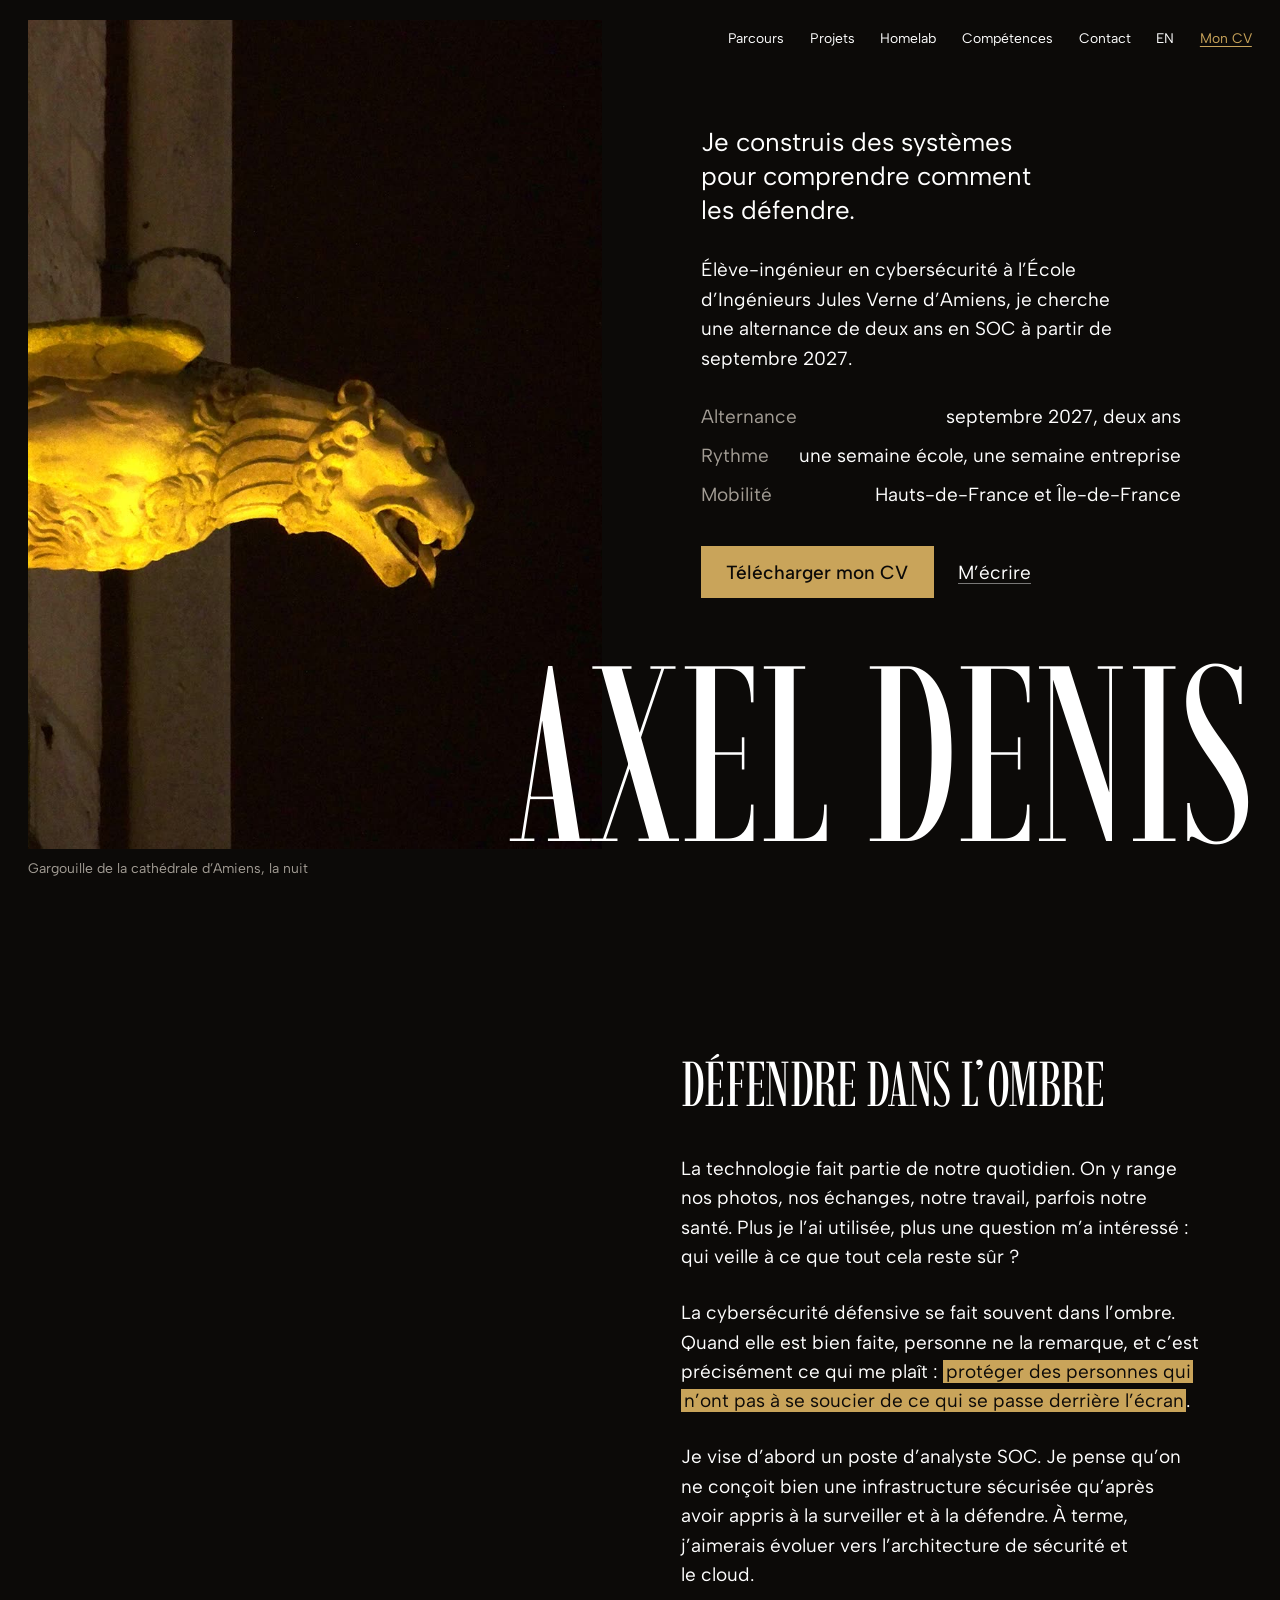
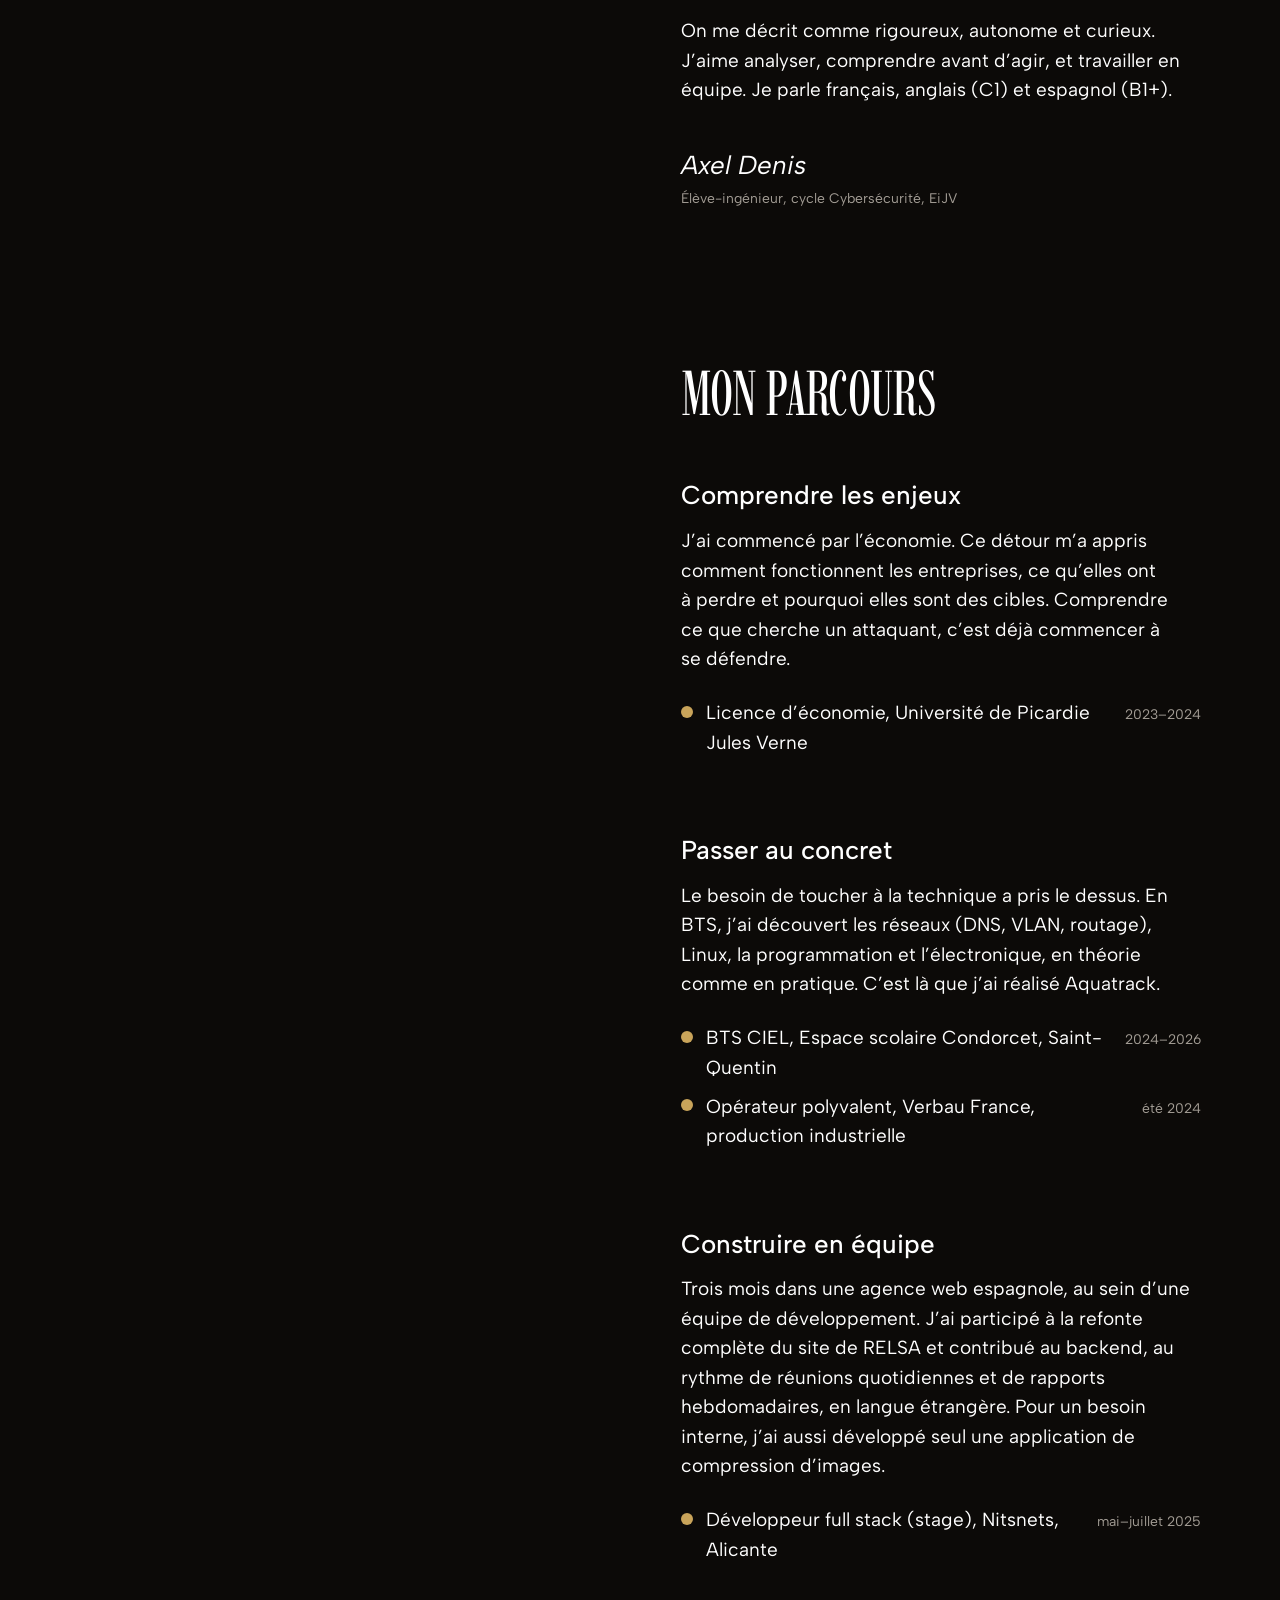
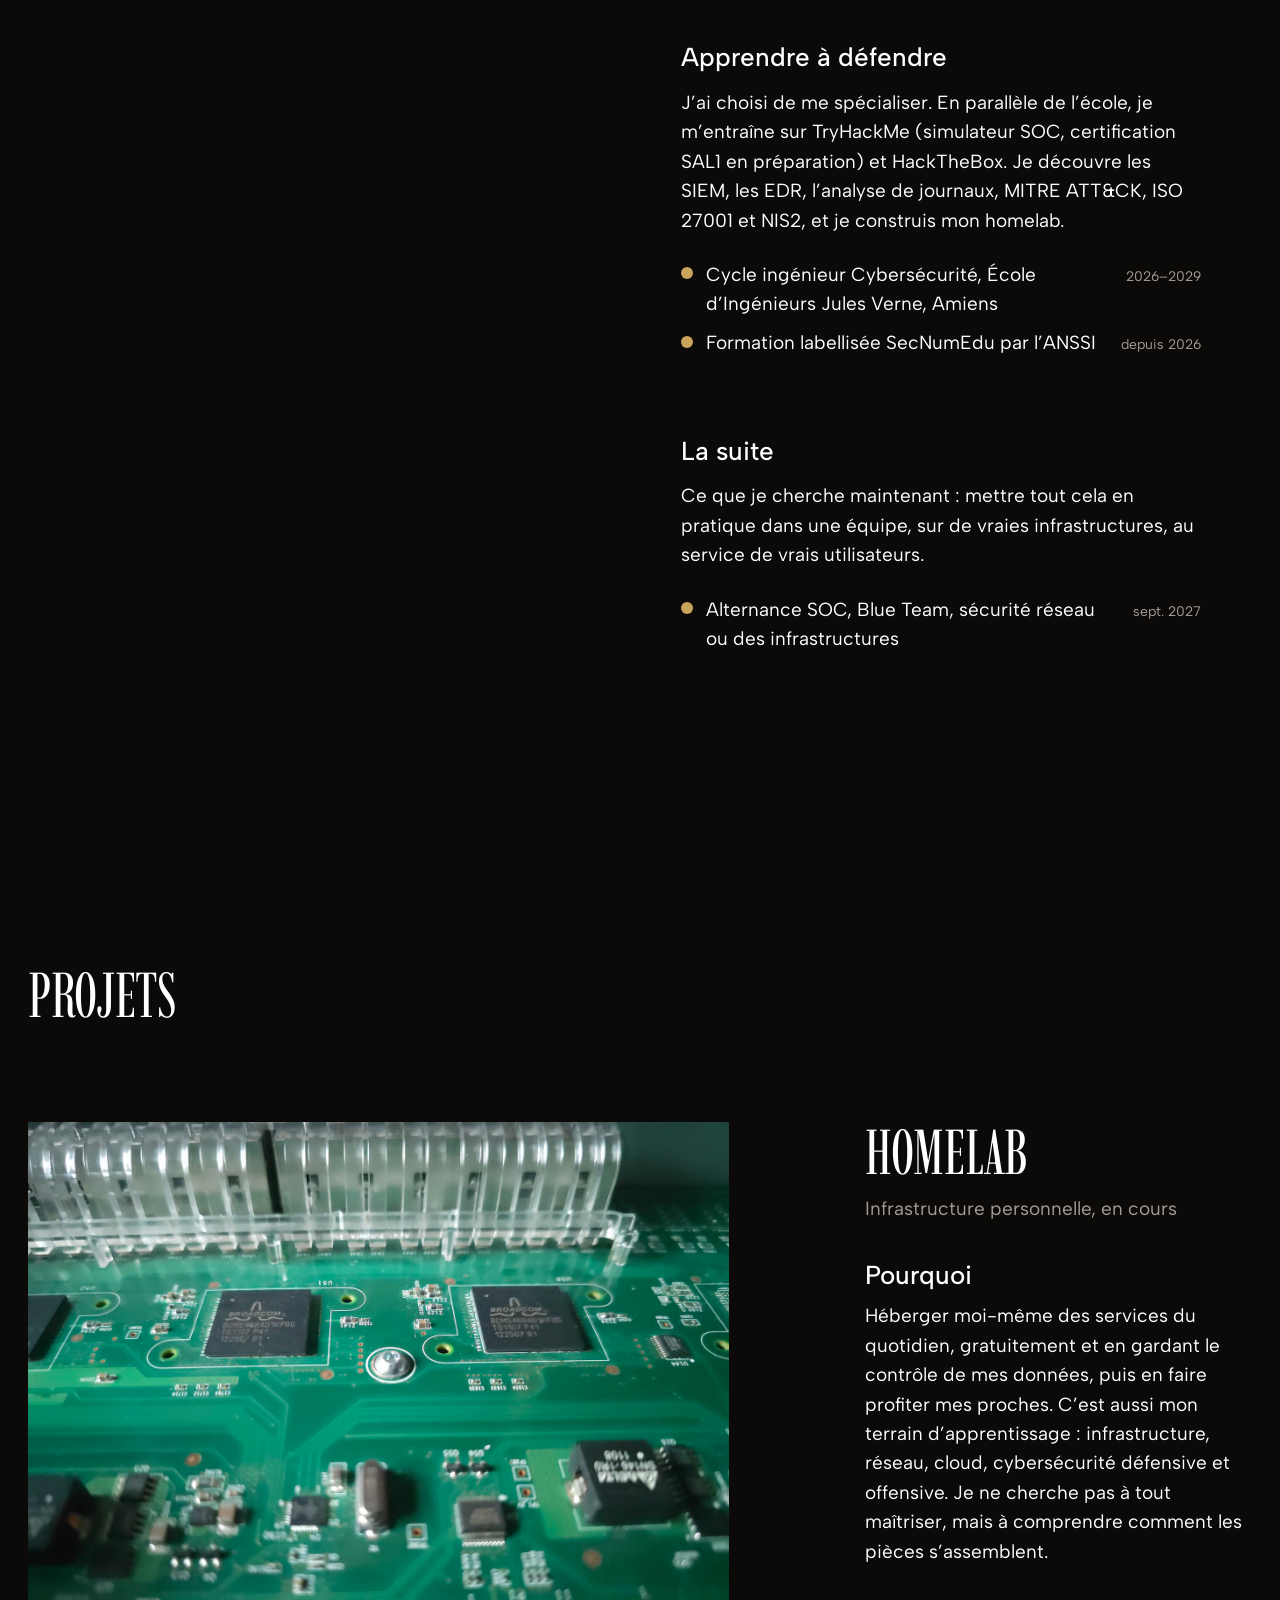
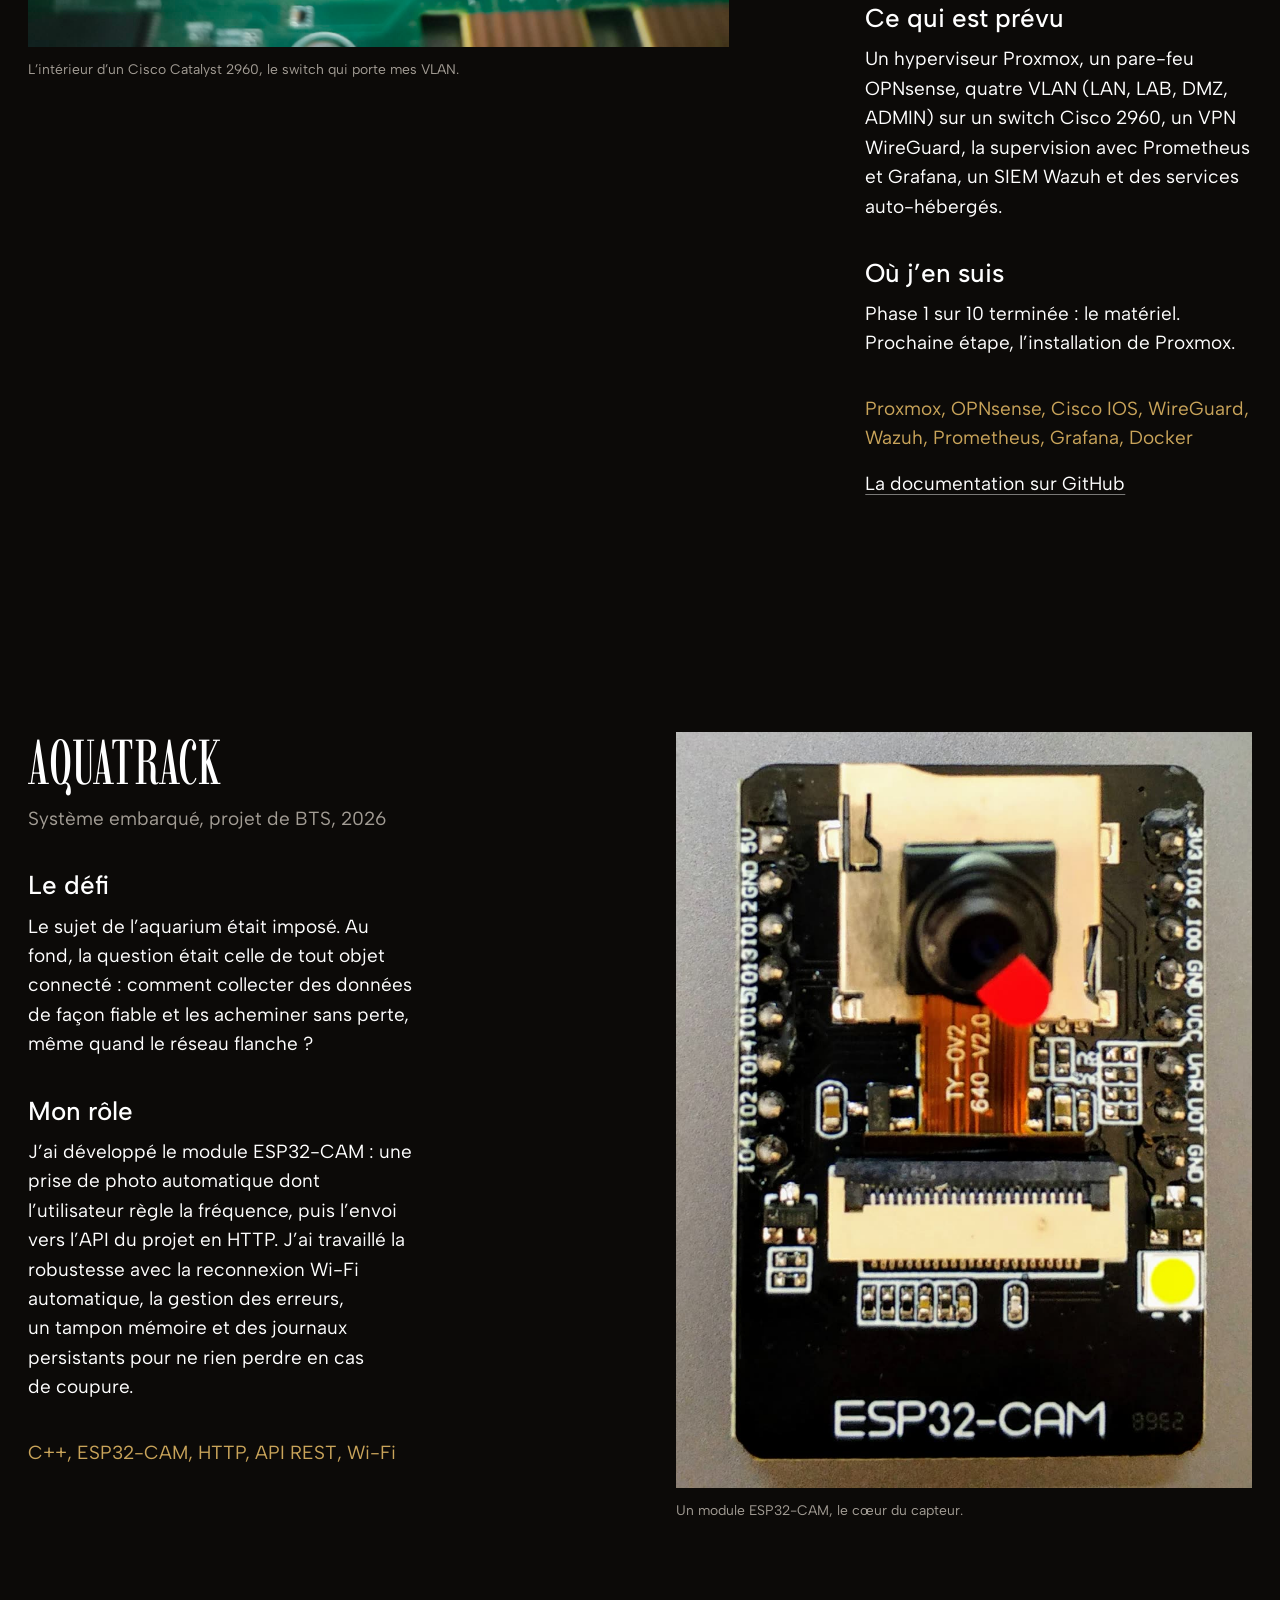
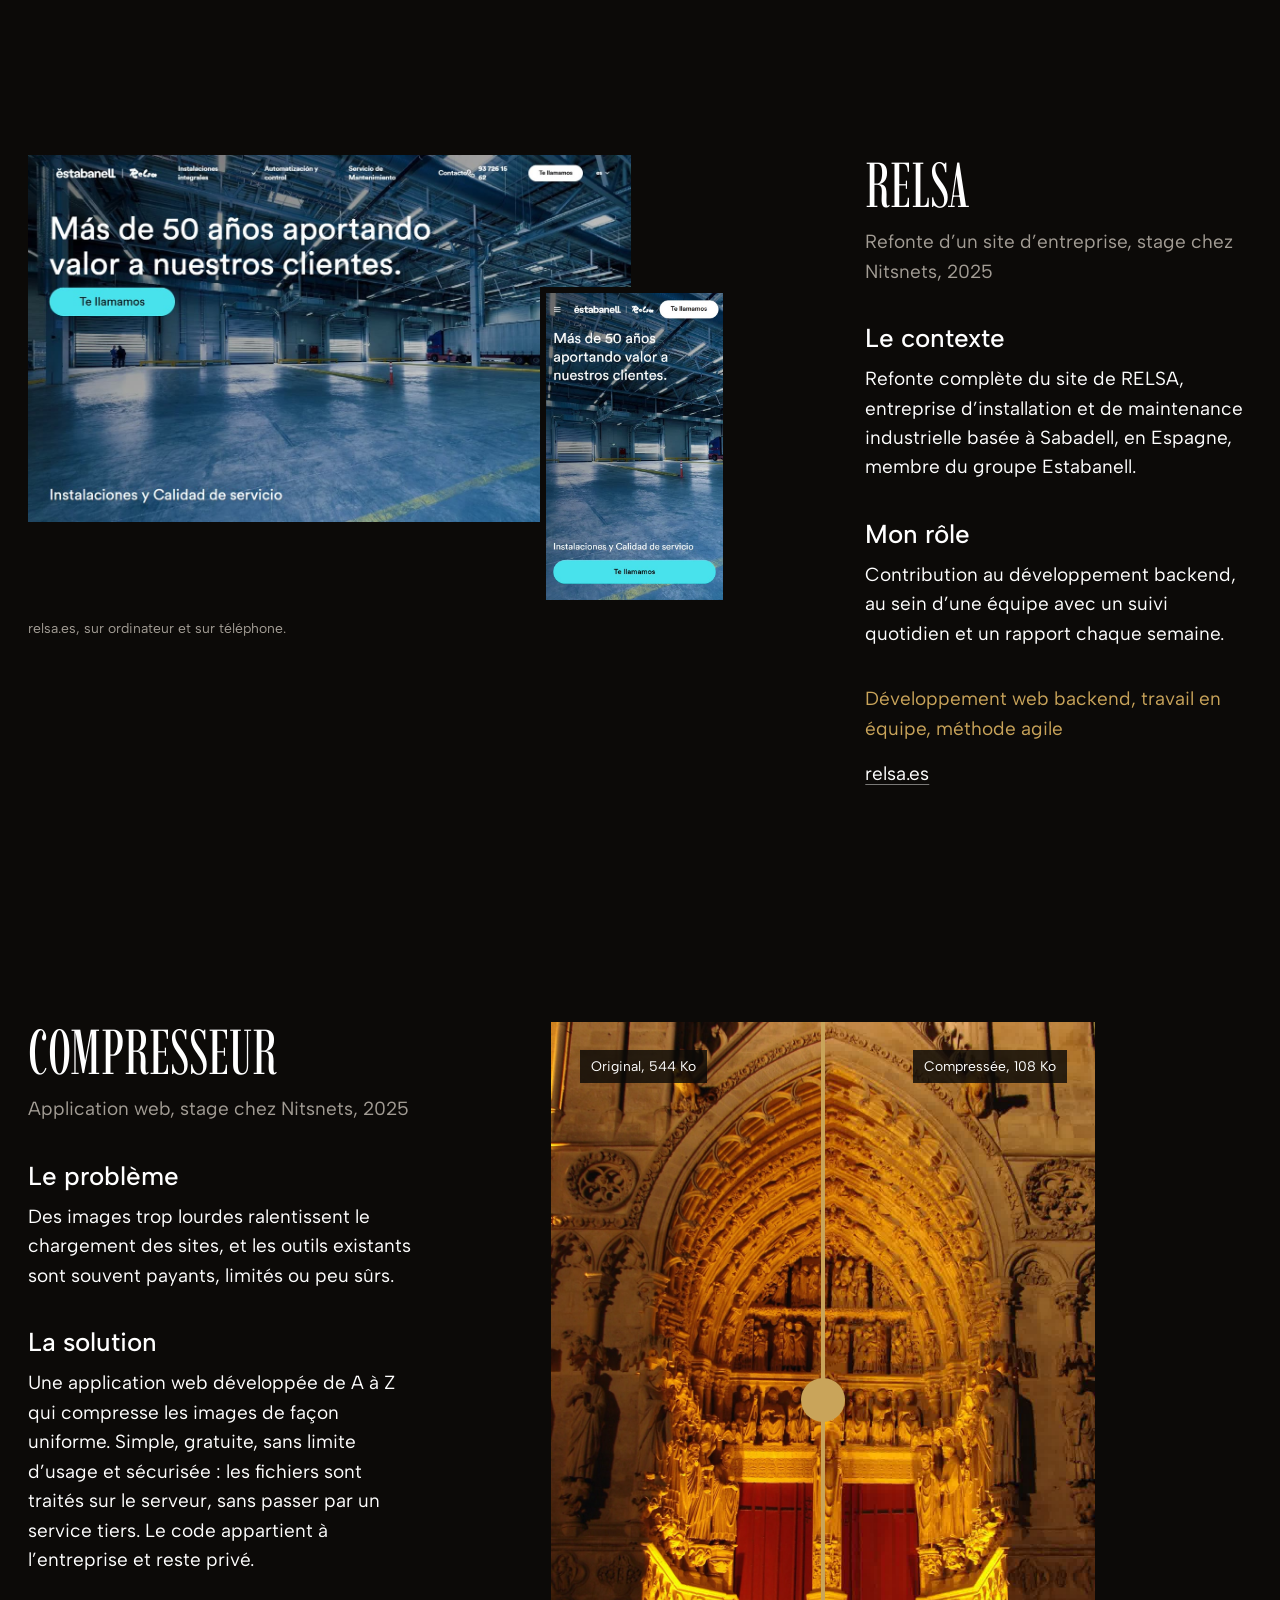
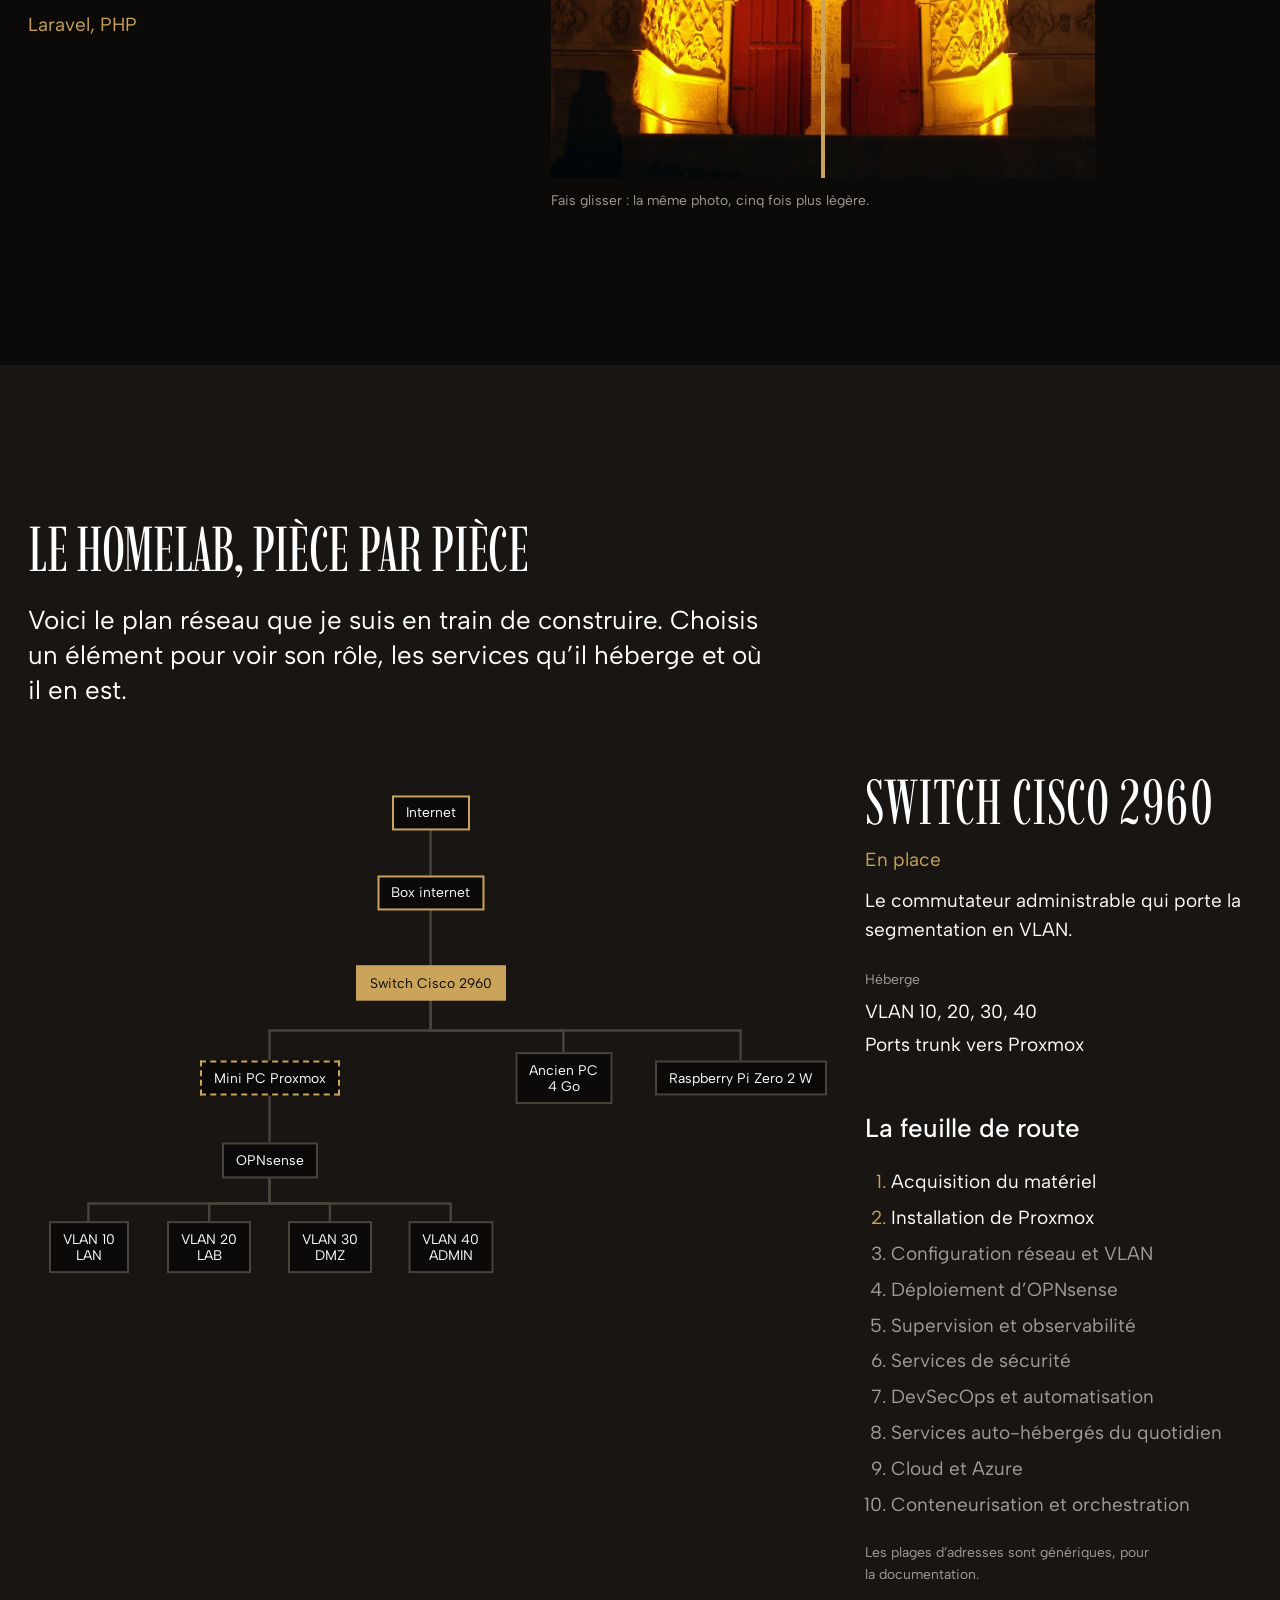
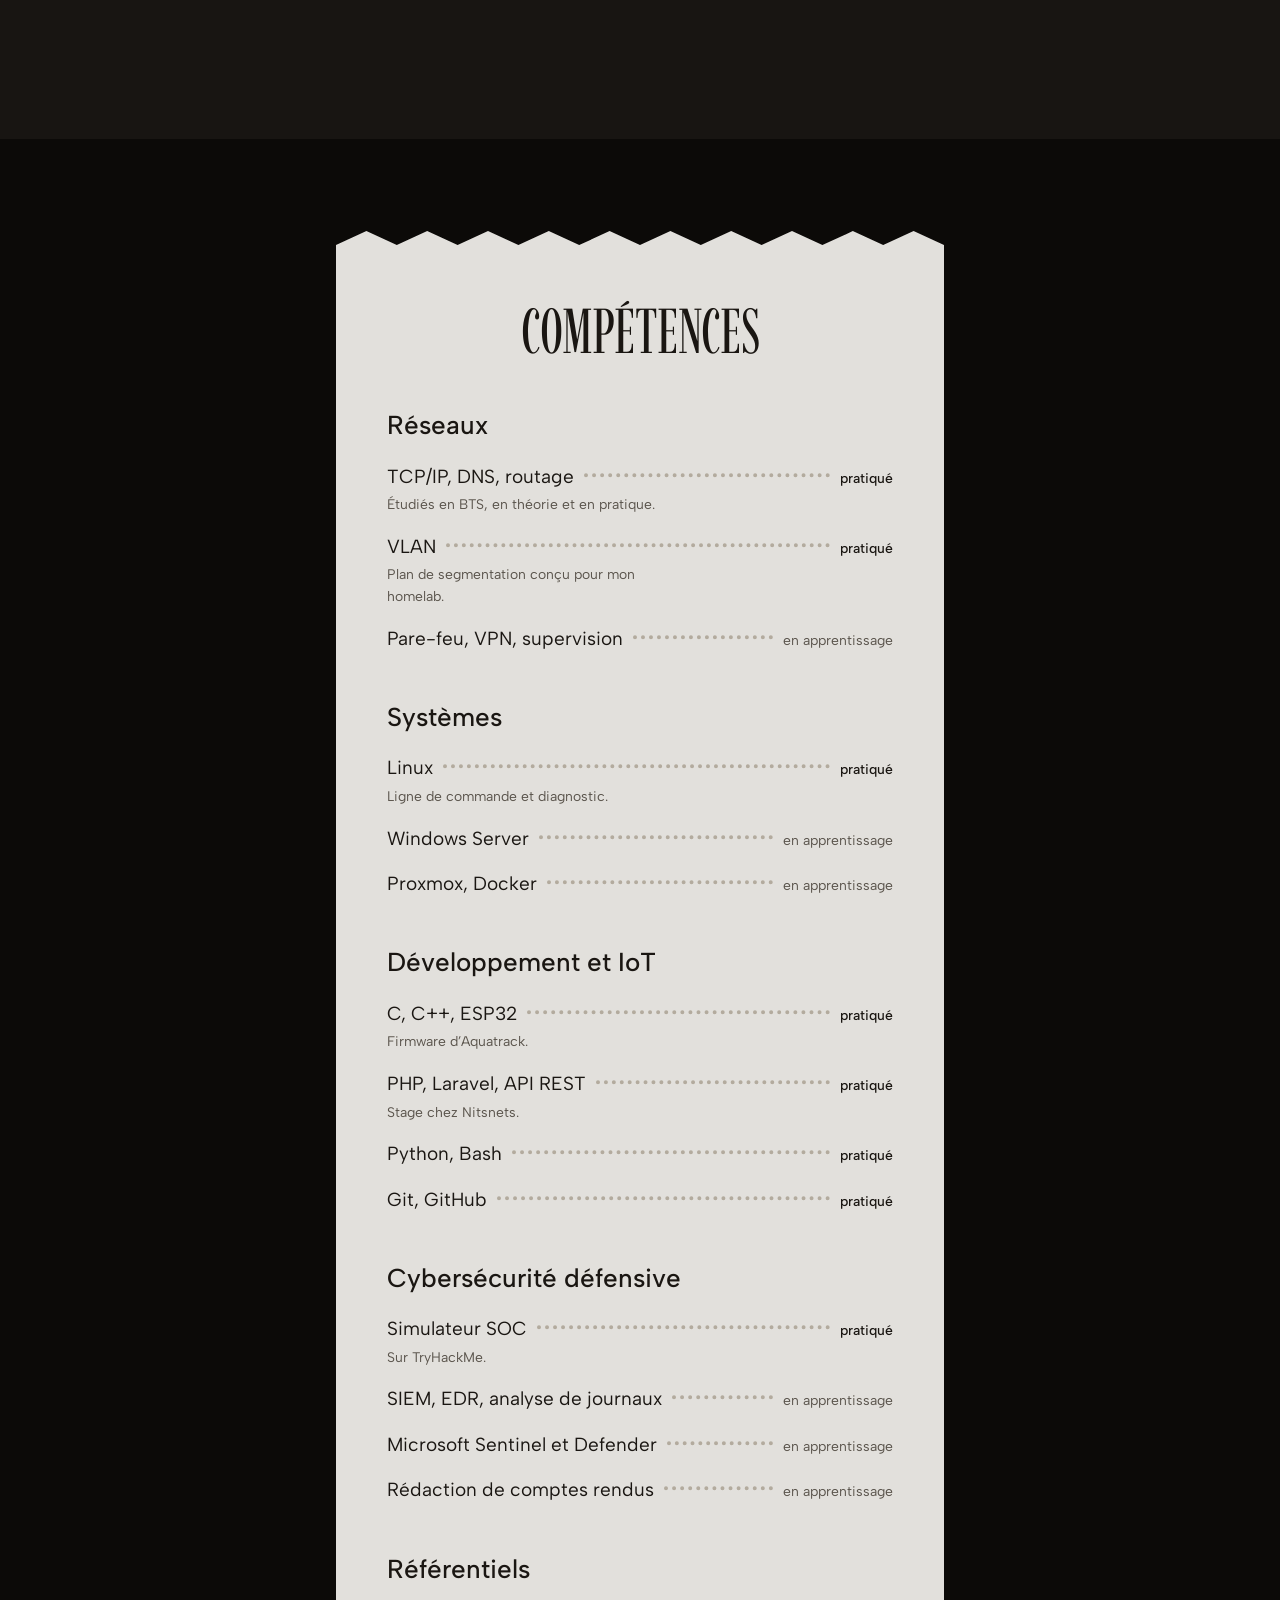
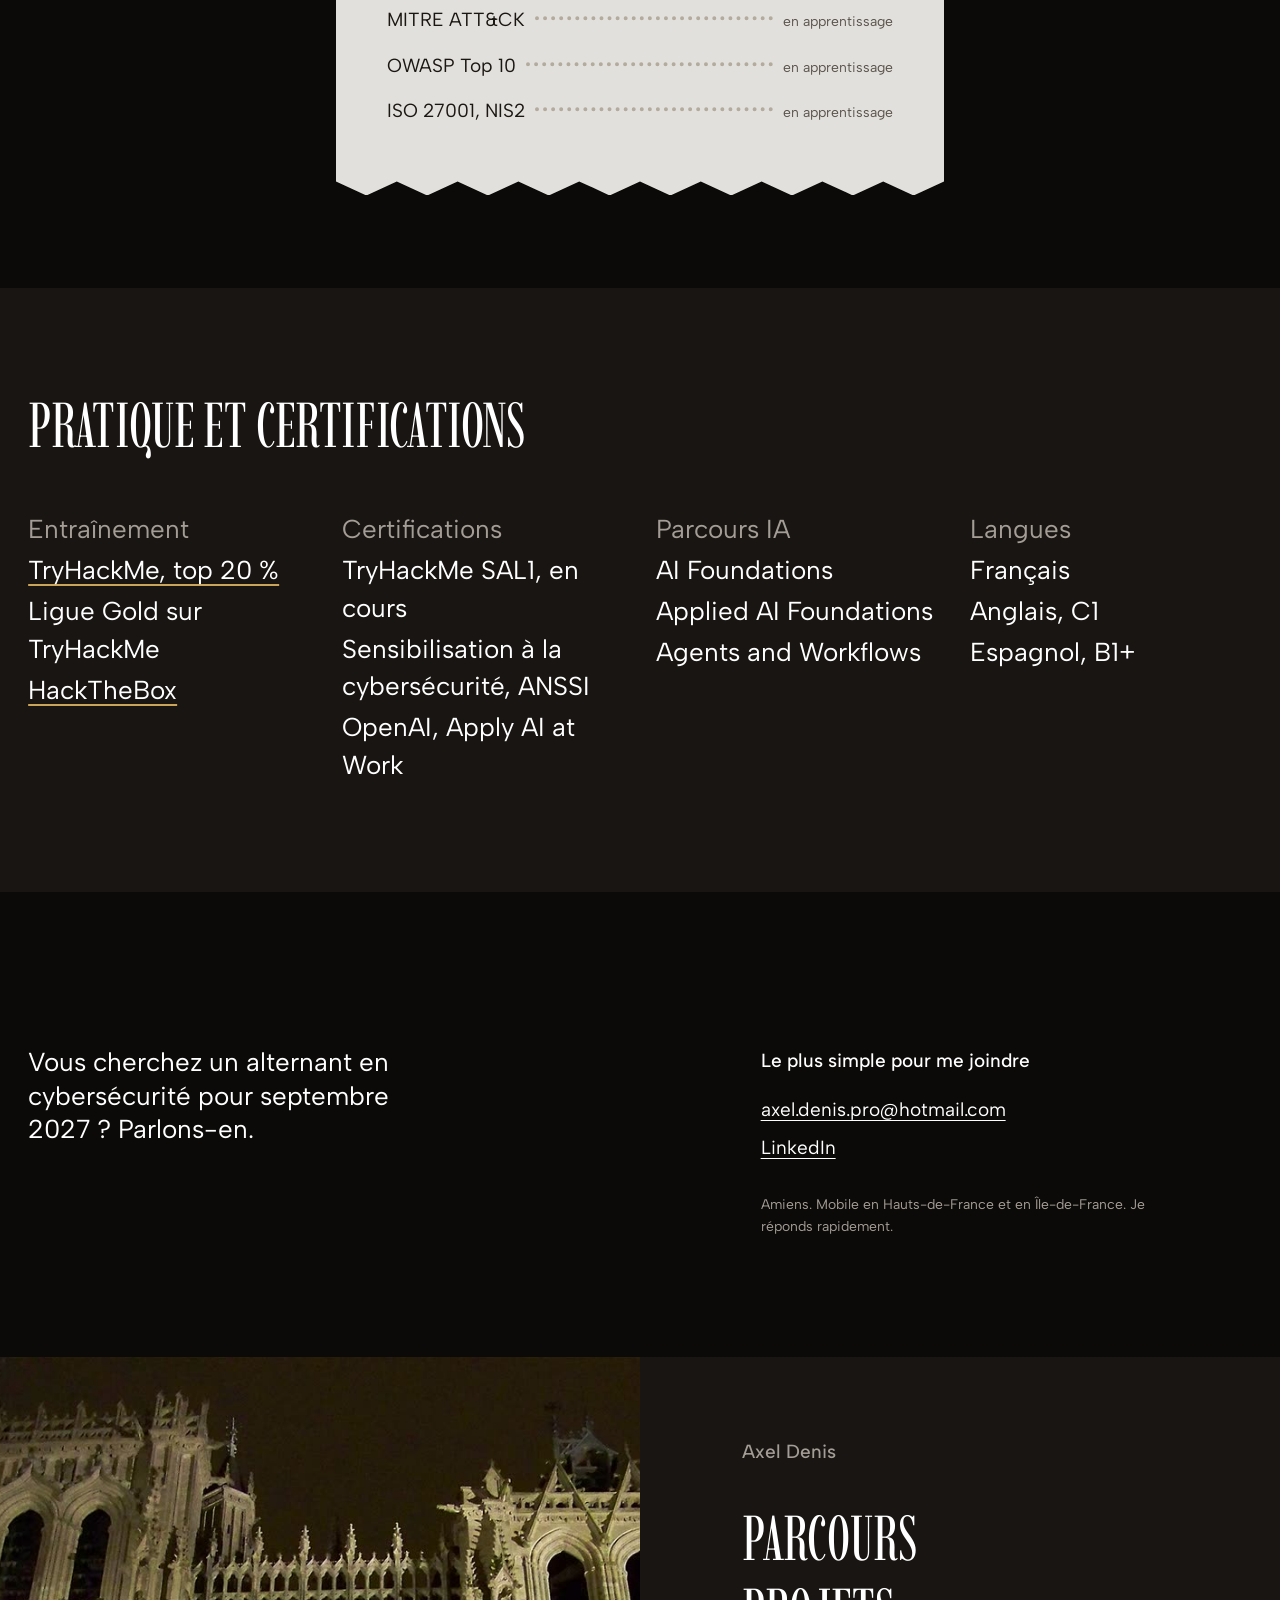
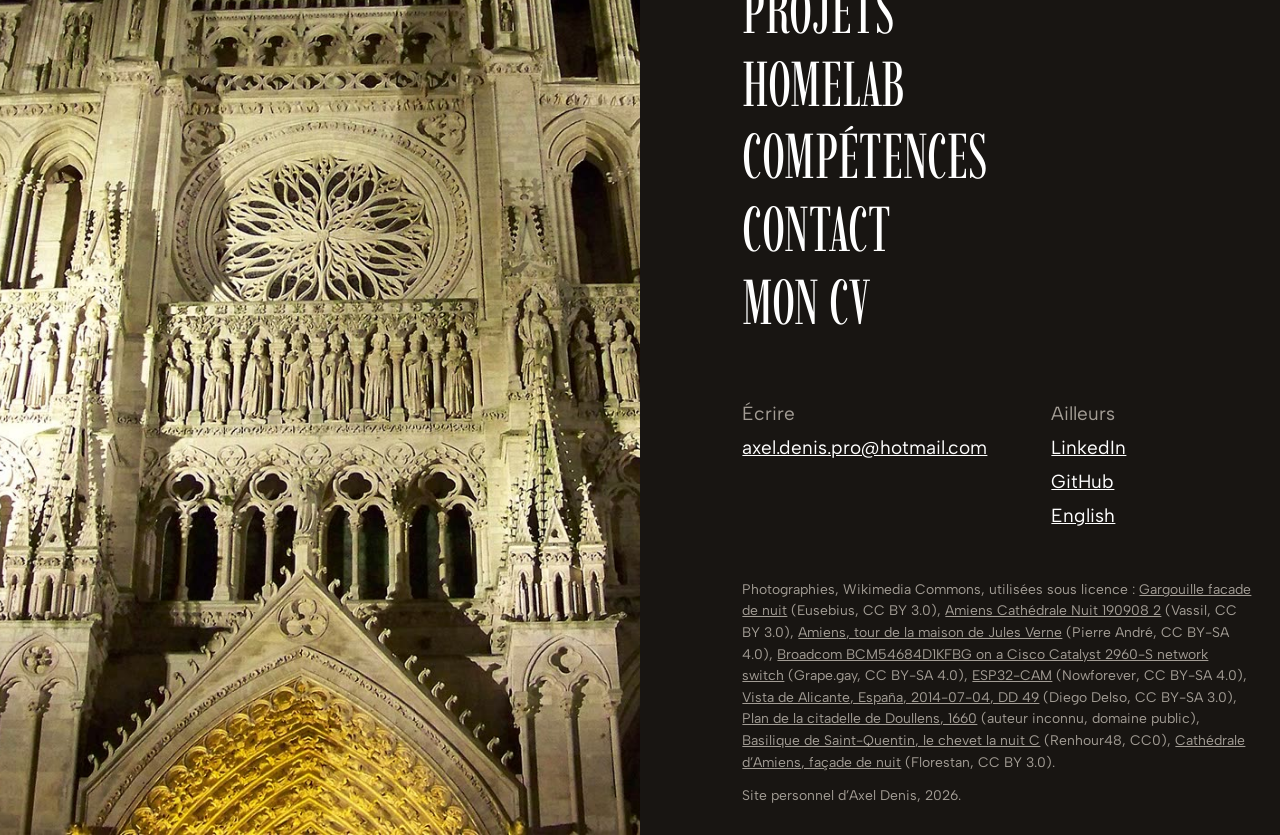
==== index.html @ da178816 "Parcours : Saint-Quentin pour Condorcet, plan de la citadelle de Doullens « Passer au concret » mont" ====
<!doctype html>
<html lang="fr">
<head>
<meta charset="utf-8">
<meta name="viewport" content="width=device-width, initial-scale=1">
<title>Axel Denis, élève-ingénieur en cybersécurité</title>
<meta name="description" content="Élève-ingénieur en cybersécurité à l’EiJV (Amiens). Je recherche une alternance de deux ans en SOC, sécurité réseau ou des infrastructures dès septembre 2027.">
<meta name="theme-color" content="#0c0a08">
<link rel="canonical" href="https://audrax42.github.io/portfolio/">
<link rel="alternate" hreflang="fr" href="https://audrax42.github.io/portfolio/">
<link rel="alternate" hreflang="en" href="https://audrax42.github.io/portfolio/en/">
<link rel="alternate" hreflang="x-default" href="https://audrax42.github.io/portfolio/">
<meta property="og:type" content="profile">
<meta property="og:title" content="Axel Denis, élève-ingénieur en cybersécurité">
<meta property="og:description" content="Élève-ingénieur en cybersécurité à l’EiJV (Amiens). Je recherche une alternance de deux ans en SOC, sécurité réseau ou des infrastructures dès septembre 2027.">
<meta property="og:url" content="https://audrax42.github.io/portfolio/">
<meta property="og:locale" content="fr_FR">
<meta property="og:image" content="https://audrax42.github.io/portfolio/assets/gargouille.jpg">
<link rel="icon" href="assets/favicon.svg" type="image/svg+xml">
<link rel="preconnect" href="https://fonts.googleapis.com">
<link rel="preconnect" href="https://fonts.gstatic.com" crossorigin>
<link href="https://fonts.googleapis.com/css2?family=Albert+Sans:ital,wght@0,400;0,500;1,400&family=Imbue:wght@400&display=swap" rel="stylesheet">
<link rel="stylesheet" href="styles.css?v=60088e0d">
<script>document.documentElement.classList.add('js')</script>
</head>
<body>
<a class="skip" href="#main">Aller au contenu</a>

<header class="bar">
  <a class="bar__mark" href="#top">Axel Denis</a>
  <nav class="bar__nav" aria-label="Menu">
    <ul>
      <li><a href="#path">Parcours</a></li><li><a href="#work">Projets</a></li><li><a href="#lab">Homelab</a></li><li><a href="#skills">Compétences</a></li><li><a href="#contact">Contact</a></li>
      <li><a href="en/" hreflang="en" lang="en" aria-label="English">EN</a></li>
      <li><a class="bar__action" href="assets/Axel_Denis_CV.pdf" download>Mon CV</a></li>
    </ul>
  </nav>
</header>

<main id="main">
<div class="split" id="top">
  <div class="stage" aria-hidden="false">
    <div class="stage__inner"><figure class="stage__frame is-active" data-scene="gargouille" data-caption="Gargouille de la cathédrale d’Amiens, la nuit">
        <img src="assets/gargouille.jpg" width="1600" height="1163" alt="Gargouille de la cathédrale d’Amiens, la nuit" style="object-position:64% 50%" decoding="async">
      </figure><figure class="stage__frame" data-scene="portail" data-caption="Portail de la cathédrale d’Amiens, la nuit">
        <img src="assets/cathedrale-portail.jpg" width="1200" height="1668" alt="Portail de la cathédrale d’Amiens, la nuit" style="object-position:50% 40%" loading="lazy" decoding="async">
      </figure><figure class="stage__frame" data-scene="tour" data-caption="La tour de la maison de Jules Verne, Amiens">
        <img src="assets/tour-jules-verne.jpg" width="1200" height="1600" alt="La tour de la maison de Jules Verne, Amiens" style="object-position:50% 30%" loading="lazy" decoding="async">
      </figure><figure class="stage__frame" data-scene="veille" data-caption="Saint-Quentin la nuit, vue depuis la galerie de la basilique">
        <img src="assets/saint-quentin-nuit.jpg" width="1600" height="1067" alt="Saint-Quentin la nuit, vue depuis la galerie de la basilique" style="object-position:38% 50%" loading="lazy" decoding="async">
      </figure><figure class="stage__frame" data-scene="citadelle" data-caption="Plan de la citadelle de Doullens, 1660 : une défense en couches">
        <img src="assets/citadelle-doullens-1660.jpg" width="1400" height="1547" alt="Plan de la citadelle de Doullens, 1660 : une défense en couches" style="object-position:50% 45%" loading="lazy" decoding="async">
      </figure><figure class="stage__frame" data-scene="alicante" data-caption="Alicante, vue depuis la garita du château Santa Bárbara">
        <img src="assets/alicante.jpg" width="1600" height="890" alt="Alicante, vue depuis la garita du château Santa Bárbara" style="object-position:8% 50%" loading="lazy" decoding="async">
      </figure></div>
    <p class="stage__caption" aria-live="off">Gargouille de la cathédrale d’Amiens, la nuit</p>
  </div>

  <div class="col">
    <section class="hero" data-scene-trigger="gargouille" aria-labelledby="name">
      <h1 class="wordmark" id="name">Axel Denis</h1>
      <div class="hero__text">
        <p class="hero__lead">Je construis des systèmes pour comprendre comment les défendre.</p>
        <p class="hero__intro">Élève-ingénieur en cybersécurité à l’École d’Ingénieurs Jules Verne d’Amiens, je cherche une alternance de deux ans en SOC à partir de septembre 2027.</p>
        <dl class="hero__facts">
          <div><dt>Alternance</dt><dd>septembre 2027, deux ans</dd></div><div><dt>Rythme</dt><dd>une semaine école, une semaine entreprise</dd></div><div><dt>Mobilité</dt><dd>Hauts-de-France et Île-de-France</dd></div>
        </dl>
        <p class="hero__actions">
          <a class="button" href="assets/Axel_Denis_CV.pdf" download>Télécharger mon CV</a>
          <a class="link" href="#contact">M’écrire</a>
        </p>
      </div>
    </section>

    <section class="about" id="about" data-scene-trigger="portail" aria-labelledby="about-title">
      <h2 id="about-title" class="section-title about__title">Défendre dans l’ombre</h2>
      <p>La technologie fait partie de notre quotidien. On y range nos photos, nos échanges, notre travail, parfois notre santé. Plus je l’ai utilisée, plus une question m’a intéressé : qui veille à ce que tout cela reste sûr ?</p><p>La cybersécurité défensive se fait souvent dans l’ombre. Quand elle est bien faite, personne ne la remarque, et c’est précisément ce qui me plaît : <mark>protéger des personnes qui n’ont pas à se soucier de ce qui se passe derrière l’écran</mark>.</p><p>Je vise d’abord un poste d’analyste SOC. Je pense qu’on ne conçoit bien une infrastructure sécurisée qu’après avoir appris à la surveiller et à la défendre. À terme, j’aimerais évoluer vers l’architecture de sécurité et le cloud.</p><p>On me décrit comme rigoureux, autonome et curieux. J’aime analyser, comprendre avant d’agir, et travailler en équipe. Je parle français, anglais (C1) et espagnol (B1+).</p>
      <p class="about__sign">Axel Denis<span>Élève-ingénieur, cycle Cybersécurité, EiJV</span></p>
    </section>

    <section class="path" id="path" aria-labelledby="path-title">
      <h2 id="path-title" class="section-title">Mon parcours</h2>
      <div class="chapter" data-scene-trigger="tour">
          <h3 class="chapter__title">Comprendre les enjeux</h3>
          <p class="chapter__text">J’ai commencé par l’économie. Ce détour m’a appris comment fonctionnent les entreprises, ce qu’elles ont à perdre et pourquoi elles sont des cibles. Comprendre ce que cherche un attaquant, c’est déjà commencer à se défendre.</p>
          <ul class="rows"><li><span class="rows__name">Licence d’économie, Université de Picardie Jules Verne</span><span class="rows__value">2023–2024</span></li></ul>
        </div><div class="chapter" data-scene-trigger="veille">
          <h3 class="chapter__title">Passer au concret</h3>
          <p class="chapter__text">Le besoin de toucher à la technique a pris le dessus. En BTS, j’ai découvert les réseaux (DNS, VLAN, routage), Linux, la programmation et l’électronique, en théorie comme en pratique. C’est là que j’ai réalisé Aquatrack.</p>
          <ul class="rows"><li><span class="rows__name">BTS CIEL, Espace scolaire Condorcet, Saint-Quentin</span><span class="rows__value">2024–2026</span></li><li><span class="rows__name">Opérateur polyvalent, Verbau France, production industrielle</span><span class="rows__value">été 2024</span></li></ul>
        </div><div class="chapter" data-scene-trigger="alicante">
          <h3 class="chapter__title">Construire en équipe</h3>
          <p class="chapter__text">Trois mois dans une agence web espagnole, au sein d’une équipe de développement. J’ai participé à la refonte complète du site de RELSA et contribué au backend, au rythme de réunions quotidiennes et de rapports hebdomadaires, en langue étrangère. Pour un besoin interne, j’ai aussi développé seul une application de compression d’images.</p>
          <ul class="rows"><li><span class="rows__name">Développeur full stack (stage), Nitsnets, Alicante</span><span class="rows__value">mai–juillet 2025</span></li></ul>
        </div><div class="chapter" data-scene-trigger="citadelle">
          <h3 class="chapter__title">Apprendre à défendre</h3>
          <p class="chapter__text">J’ai choisi de me spécialiser. En parallèle de l’école, je m’entraîne sur TryHackMe (simulateur SOC, certification SAL1 en préparation) et HackTheBox. Je découvre les SIEM, les EDR, l’analyse de journaux, MITRE ATT&amp;CK, ISO 27001 et NIS2, et je construis mon homelab.</p>
          <ul class="rows"><li><span class="rows__name">Cycle ingénieur Cybersécurité, École d’Ingénieurs Jules Verne, Amiens</span><span class="rows__value">2026–2029</span></li><li><span class="rows__name">Formation labellisée SecNumEdu par l’ANSSI</span><span class="rows__value">depuis 2026</span></li></ul>
        </div><div class="chapter" data-scene-trigger="gargouille">
          <h3 class="chapter__title">La suite</h3>
          <p class="chapter__text">Ce que je cherche maintenant : mettre tout cela en pratique dans une équipe, sur de vraies infrastructures, au service de vrais utilisateurs.</p>
          <ul class="rows"><li><span class="rows__name">Alternance SOC, Blue Team, sécurité réseau ou des infrastructures</span><span class="rows__value">sept. 2027</span></li></ul>
        </div>
    </section>
  </div>
</div>

<section class="work" id="work" aria-labelledby="work-title">
  <h2 id="work-title" class="section-title work__title">Projets</h2>
  <article class="project project--photo" id="project-homelab" aria-labelledby="t-homelab">
        <div class="project__media"><figure class="shot"><img src="assets/cisco-2960.jpg" width="1600" height="1200" alt="Carte électronique d’un switch Cisco Catalyst 2960, puces Broadcom en gros plan" loading="lazy" decoding="async"><figcaption>L’intérieur d’un Cisco Catalyst 2960, le switch qui porte mes VLAN.</figcaption></figure></div>
        <div class="project__text">
          <h3 class="project__title" id="t-homelab">Homelab</h3>
          <p class="project__discipline">Infrastructure personnelle, en cours</p>
          <h4>Pourquoi</h4><p>Héberger moi-même des services du quotidien, gratuitement et en gardant le contrôle de mes données, puis en faire profiter mes proches. C’est aussi mon terrain d’apprentissage : infrastructure, réseau, cloud, cybersécurité défensive et offensive. Je ne cherche pas à tout maîtriser, mais à comprendre comment les pièces s’assemblent.</p><h4>Ce qui est prévu</h4><p>Un hyperviseur Proxmox, un pare-feu OPNsense, quatre VLAN (LAN, LAB, DMZ, ADMIN) sur un switch Cisco 2960, un VPN WireGuard, la supervision avec Prometheus et Grafana, un SIEM Wazuh et des services auto-hébergés.</p><h4>Où j’en suis</h4><p>Phase 1 sur 10 terminée : le matériel. Prochaine étape, l’installation de Proxmox.</p>
          <p class="project__stack">Proxmox, OPNsense, Cisco IOS, WireGuard, Wazuh, Prometheus, Grafana, Docker</p>
          <a class="link" href="https://github.com/Audrax42/homelab" rel="noopener">La documentation sur GitHub</a>
        </div>
      </article><article class="project project--photo" id="project-aquatrack" aria-labelledby="t-aquatrack">
        <div class="project__media"><figure class="shot"><img src="assets/esp32-cam.jpg" width="1000" height="1312" alt="Module ESP32-CAM vu de face, avec sa caméra et son lecteur de carte" loading="lazy" decoding="async"><figcaption>Un module ESP32-CAM, le cœur du capteur.</figcaption></figure></div>
        <div class="project__text">
          <h3 class="project__title" id="t-aquatrack">Aquatrack</h3>
          <p class="project__discipline">Système embarqué, projet de BTS, 2026</p>
          <h4>Le défi</h4><p>Le sujet de l’aquarium était imposé. Au fond, la question était celle de tout objet connecté : comment collecter des données de façon fiable et les acheminer sans perte, même quand le réseau flanche ?</p><h4>Mon rôle</h4><p>J’ai développé le module ESP32-CAM : une prise de photo automatique dont l’utilisateur règle la fréquence, puis l’envoi vers l’API du projet en HTTP. J’ai travaillé la robustesse avec la reconnexion Wi-Fi automatique, la gestion des erreurs, un tampon mémoire et des journaux persistants pour ne rien perdre en cas de coupure.</p>
          <p class="project__stack">C++, ESP32-CAM, HTTP, API REST, Wi-Fi</p>
          
        </div>
      </article><article class="project project--devices" id="project-relsa" aria-labelledby="t-relsa">
        <div class="project__media"><figure class="shot shot--devices">
      <div class="devices">
        <img class="devices__desktop" src="assets/relsa-desktop.jpg" width="1280" height="779" alt="Page d’accueil de relsa.es sur ordinateur" loading="lazy" decoding="async">
        <img class="devices__phone" src="assets/relsa-mobile.jpg" width="560" height="969" alt="Page d’accueil de relsa.es sur téléphone" loading="lazy" decoding="async">
      </div>
      <figcaption>relsa.es, sur ordinateur et sur téléphone.</figcaption>
    </figure></div>
        <div class="project__text">
          <h3 class="project__title" id="t-relsa">RELSA</h3>
          <p class="project__discipline">Refonte d’un site d’entreprise, stage chez Nitsnets, 2025</p>
          <h4>Le contexte</h4><p>Refonte complète du site de RELSA, entreprise d’installation et de maintenance industrielle basée à Sabadell, en Espagne, membre du groupe Estabanell.</p><h4>Mon rôle</h4><p>Contribution au développement backend, au sein d’une équipe avec un suivi quotidien et un rapport chaque semaine.</p>
          <p class="project__stack">Développement web backend, travail en équipe, méthode agile</p>
          <a class="link" href="https://relsa.es" rel="noopener">relsa.es</a>
        </div>
      </article><article class="project project--compare" id="project-compression" aria-labelledby="t-compression">
        <div class="project__media"><figure class="shot shot--compare">
      <div class="compare" style="--x: 50%">
        <img class="compare__before" src="assets/compress-avant.jpg" width="1200" height="1668" alt="Portail de la cathédrale d’Amiens, la nuit" loading="lazy" decoding="async">
        <img class="compare__after" src="assets/compress-apres.jpg" width="1200" height="1668" alt="" loading="lazy" decoding="async">
        <span class="compare__label compare__label--before">Original, 544 Ko</span>
        <span class="compare__label compare__label--after">Compressée, 108 Ko</span>
        <span class="compare__handle" aria-hidden="true"></span>
        <input class="compare__range" type="range" min="0" max="100" value="50" aria-label="Comparer l’original et la version compressée">
      </div>
      <figcaption>Fais glisser : la même photo, cinq fois plus légère.</figcaption>
    </figure></div>
        <div class="project__text">
          <h3 class="project__title" id="t-compression">Compresseur</h3>
          <p class="project__discipline">Application web, stage chez Nitsnets, 2025</p>
          <h4>Le problème</h4><p>Des images trop lourdes ralentissent le chargement des sites, et les outils existants sont souvent payants, limités ou peu sûrs.</p><h4>La solution</h4><p>Une application web développée de A à Z qui compresse les images de façon uniforme. Simple, gratuite, sans limite d’usage et sécurisée : les fichiers sont traités sur le serveur, sans passer par un service tiers. Le code appartient à l’entreprise et reste privé.</p>
          <p class="project__stack">Laravel, PHP</p>
          
        </div>
      </article>
</section>

<section class="lab" id="lab" aria-labelledby="lab-title">
  <div class="lab__head">
    <h2 id="lab-title" class="section-title">Le homelab, pièce par pièce</h2>
    <p>Voici le plan réseau que je suis en train de construire. Choisis un élément pour voir son rôle, les services qu’il héberge et où il en est.</p>
  </div>
  <div class="lab__body">
    <div class="map" data-ui>
      <svg class="map__wires" viewBox="0 0 1000 640" preserveAspectRatio="none" aria-hidden="true"><path d="M500 50 V100 H500 V150" /><path d="M500 150 V206 H500 V262" /><path d="M500 262 V321 H300 V380" /><path d="M500 262 V321 H665 V380" /><path d="M500 262 V321 H885 V380" /><path d="M300 380 V431 H300 V482" /><path d="M300 482 V536 H75 V590" /><path d="M300 482 V536 H225 V590" /><path d="M300 482 V536 H375 V590" /><path d="M300 482 V536 H525 V590" /></svg>
      <button type="button" class="node node--done" style="left:50%;top:7.8125%" data-node="internet" aria-pressed="false" aria-controls="lab-detail">Internet</button><button type="button" class="node node--done" style="left:50%;top:23.4375%" data-node="box" aria-pressed="false" aria-controls="lab-detail">Box internet</button><button type="button" class="node node--done" style="left:50%;top:40.9375%" data-node="switch" aria-pressed="true" aria-controls="lab-detail">Switch Cisco 2960</button><button type="button" class="node node--next" style="left:30%;top:59.375%" data-node="proxmox" aria-pressed="false" aria-controls="lab-detail">Mini PC Proxmox</button><button type="button" class="node node--planned" style="left:66.5%;top:59.375%" data-node="oldpc" aria-pressed="false" aria-controls="lab-detail">Ancien PC<br>4 Go</button><button type="button" class="node node--planned" style="left:88.5%;top:59.375%" data-node="pi" aria-pressed="false" aria-controls="lab-detail">Raspberry Pi Zero 2 W</button><button type="button" class="node node--planned" style="left:30%;top:75.3125%" data-node="opnsense" aria-pressed="false" aria-controls="lab-detail">OPNsense</button><button type="button" class="node node--planned" style="left:7.5%;top:92.1875%" data-node="lan" aria-pressed="false" aria-controls="lab-detail">VLAN 10<br>LAN</button><button type="button" class="node node--planned" style="left:22.5%;top:92.1875%" data-node="labnet" aria-pressed="false" aria-controls="lab-detail">VLAN 20<br>LAB</button><button type="button" class="node node--planned" style="left:37.5%;top:92.1875%" data-node="dmz" aria-pressed="false" aria-controls="lab-detail">VLAN 30<br>DMZ</button><button type="button" class="node node--planned" style="left:52.5%;top:92.1875%" data-node="admin" aria-pressed="false" aria-controls="lab-detail">VLAN 40<br>ADMIN</button>
    </div>
    <div class="lab__detail" id="lab-detail" aria-live="polite">
      <h3 data-field="name">Switch Cisco 2960</h3>
      <p class="lab__status lab__status--done" data-field="status">En place</p>
      <p class="lab__role" data-field="role">Le commutateur administrable qui porte la segmentation en VLAN.</p>
      <p class="lab__hosts-title">Héberge</p>
      <ul class="lab__hosts" data-field="services"><li>VLAN 10, 20, 30, 40</li><li>Ports trunk vers Proxmox</li></ul>
    </div>
    <div class="lab__roadmap">
      <h3>La feuille de route</h3>
      <ol><li class="is-done">Acquisition du matériel</li><li class="is-next">Installation de Proxmox</li><li class="">Configuration réseau et VLAN</li><li class="">Déploiement d’OPNsense</li><li class="">Supervision et observabilité</li><li class="">Services de sécurité</li><li class="">DevSecOps et automatisation</li><li class="">Services auto-hébergés du quotidien</li><li class="">Cloud et Azure</li><li class="">Conteneurisation et orchestration</li></ol>
      <p class="lab__note">Les plages d’adresses sont génériques, pour la documentation.</p>
    </div>
  </div>
  <script type="application/json" id="lab-data">{"nodes":{"internet":{"name":"Internet","role":"Le monde extérieur. Rien n’y entre sans passer par le pare-feu.","services":[],"status":"done"},"box":{"name":"Box internet","role":"L’accès fourni par l’opérateur, en amont de tout le reste.","services":[],"status":"done"},"switch":{"name":"Switch Cisco 2960","role":"Le commutateur administrable qui porte la segmentation en VLAN.","services":["VLAN 10, 20, 30, 40","Ports trunk vers Proxmox"],"status":"done"},"proxmox":{"name":"Mini PC Proxmox","role":"L’hyperviseur principal. Il fait tourner le pare-feu et les machines virtuelles.","services":["OPNsense","Wazuh","Kali Linux","Gitea","Vaultwarden","Nextcloud","Immich"],"status":"next"},"opnsense":{"name":"OPNsense","role":"Une VM sur le mini PC Proxmox, reliée au switch en trunk. Pare-feu et passerelle de chaque VLAN (192.168.x.1) : c’est elle qui décide qui parle à qui.","services":["Filtrage et routage inter-VLAN","DHCP, DNS","VPN"],"status":"planned"},"lan":{"name":"VLAN 10, LAN","role":"Le réseau du quotidien : ordinateurs et téléphones de la maison.","services":["192.168.10.0/24"],"status":"planned"},"labnet":{"name":"VLAN 20, LAB","role":"Le bac à sable pour tester, casser et recommencer, isolé du reste.","services":["192.168.20.0/24","Kali Linux","Machines de test"],"status":"planned"},"dmz":{"name":"VLAN 30, DMZ","role":"Les services exposés, séparés du réseau interne.","services":["192.168.30.0/24"],"status":"planned"},"admin":{"name":"VLAN 40, ADMIN","role":"L’administration des équipements, accessible à moi seul.","services":["192.168.40.0/24"],"status":"planned"},"oldpc":{"name":"Ancien PC, 4 Go","role":"Une seconde vie pour un vieux PC : la supervision.","services":["Prometheus","Grafana"],"status":"planned"},"pi":{"name":"Raspberry Pi Zero 2 W","role":"Toujours allumé et sobre en énergie : la porte d’entrée à distance.","services":["WireGuard","Pi-hole","Wake-on-LAN"],"status":"planned"}},"status":{"done":"En place","next":"Prochaine étape","planned":"Prévu"}}</script>
</section>

<section class="skills" id="skills" aria-labelledby="skills-title">
  <div class="menu">
    <h2 id="skills-title" class="section-title menu__title">Compétences</h2>
    <div class="menu__group">
        <h3>Réseaux</h3>
        <ul><li class="menu__item">
              <span class="menu__line"><span class="menu__name">TCP/IP, DNS, routage</span><span class="menu__dots" aria-hidden="true"></span><span class="menu__value menu__value--done">pratiqué</span></span>
              <span class="menu__desc">Étudiés en BTS, en théorie et en pratique.</span>
            </li><li class="menu__item">
              <span class="menu__line"><span class="menu__name">VLAN</span><span class="menu__dots" aria-hidden="true"></span><span class="menu__value menu__value--done">pratiqué</span></span>
              <span class="menu__desc">Plan de segmentation conçu pour mon homelab.</span>
            </li><li class="menu__item">
              <span class="menu__line"><span class="menu__name">Pare-feu, VPN, supervision</span><span class="menu__dots" aria-hidden="true"></span><span class="menu__value menu__value--learning">en apprentissage</span></span>
              
            </li></ul>
      </div><div class="menu__group">
        <h3>Systèmes</h3>
        <ul><li class="menu__item">
              <span class="menu__line"><span class="menu__name">Linux</span><span class="menu__dots" aria-hidden="true"></span><span class="menu__value menu__value--done">pratiqué</span></span>
              <span class="menu__desc">Ligne de commande et diagnostic.</span>
            </li><li class="menu__item">
              <span class="menu__line"><span class="menu__name">Windows Server</span><span class="menu__dots" aria-hidden="true"></span><span class="menu__value menu__value--learning">en apprentissage</span></span>
              
            </li><li class="menu__item">
              <span class="menu__line"><span class="menu__name">Proxmox, Docker</span><span class="menu__dots" aria-hidden="true"></span><span class="menu__value menu__value--learning">en apprentissage</span></span>
              
            </li></ul>
      </div><div class="menu__group">
        <h3>Développement et IoT</h3>
        <ul><li class="menu__item">
              <span class="menu__line"><span class="menu__name">C, C++, ESP32</span><span class="menu__dots" aria-hidden="true"></span><span class="menu__value menu__value--done">pratiqué</span></span>
              <span class="menu__desc">Firmware d’Aquatrack.</span>
            </li><li class="menu__item">
              <span class="menu__line"><span class="menu__name">PHP, Laravel, API REST</span><span class="menu__dots" aria-hidden="true"></span><span class="menu__value menu__value--done">pratiqué</span></span>
              <span class="menu__desc">Stage chez Nitsnets.</span>
            </li><li class="menu__item">
              <span class="menu__line"><span class="menu__name">Python, Bash</span><span class="menu__dots" aria-hidden="true"></span><span class="menu__value menu__value--done">pratiqué</span></span>
              
            </li><li class="menu__item">
              <span class="menu__line"><span class="menu__name">Git, GitHub</span><span class="menu__dots" aria-hidden="true"></span><span class="menu__value menu__value--done">pratiqué</span></span>
              
            </li></ul>
      </div><div class="menu__group">
        <h3>Cybersécurité défensive</h3>
        <ul><li class="menu__item">
              <span class="menu__line"><span class="menu__name">Simulateur SOC</span><span class="menu__dots" aria-hidden="true"></span><span class="menu__value menu__value--done">pratiqué</span></span>
              <span class="menu__desc">Sur TryHackMe.</span>
            </li><li class="menu__item">
              <span class="menu__line"><span class="menu__name">SIEM, EDR, analyse de journaux</span><span class="menu__dots" aria-hidden="true"></span><span class="menu__value menu__value--learning">en apprentissage</span></span>
              
            </li><li class="menu__item">
              <span class="menu__line"><span class="menu__name">Microsoft Sentinel et Defender</span><span class="menu__dots" aria-hidden="true"></span><span class="menu__value menu__value--learning">en apprentissage</span></span>
              
            </li><li class="menu__item">
              <span class="menu__line"><span class="menu__name">Rédaction de comptes rendus</span><span class="menu__dots" aria-hidden="true"></span><span class="menu__value menu__value--learning">en apprentissage</span></span>
              
            </li></ul>
      </div><div class="menu__group">
        <h3>Référentiels</h3>
        <ul><li class="menu__item">
              <span class="menu__line"><span class="menu__name">MITRE ATT&amp;CK</span><span class="menu__dots" aria-hidden="true"></span><span class="menu__value menu__value--learning">en apprentissage</span></span>
              
            </li><li class="menu__item">
              <span class="menu__line"><span class="menu__name">OWASP Top 10</span><span class="menu__dots" aria-hidden="true"></span><span class="menu__value menu__value--learning">en apprentissage</span></span>
              
            </li><li class="menu__item">
              <span class="menu__line"><span class="menu__name">ISO 27001, NIS2</span><span class="menu__dots" aria-hidden="true"></span><span class="menu__value menu__value--learning">en apprentissage</span></span>
              
            </li></ul>
      </div>
  </div>
</section>

<section class="names" id="proof" aria-labelledby="proof-title">
  <h2 id="proof-title" class="section-title">Pratique et certifications</h2>
  <div class="names__cols"><ul class="names__col">
        <li class="names__kind">Entraînement</li>
        <li><a href="https://tryhackme.com/p/axel802401" rel="noopener">TryHackMe, top 20 %</a></li><li>Ligue Gold sur TryHackMe</li><li><a href="https://profile.hackthebox.com/profile/019cc2bf-5f03-7208-9cef-0fb1a0a8ac7f" rel="noopener">HackTheBox</a></li>
      </ul><ul class="names__col">
        <li class="names__kind">Certifications</li>
        <li>TryHackMe SAL1, en cours</li><li>Sensibilisation à la cybersécurité, ANSSI</li><li>OpenAI, Apply AI at Work</li>
      </ul><ul class="names__col">
        <li class="names__kind">Parcours IA</li>
        <li>AI Foundations</li><li>Applied AI Foundations</li><li>Agents and Workflows</li>
      </ul><ul class="names__col">
        <li class="names__kind">Langues</li>
        <li>Français</li><li>Anglais, C1</li><li>Espagnol, B1+</li>
      </ul></div>
</section>

<section class="contact" id="contact" aria-labelledby="contact-title">
  <h2 id="contact-title" class="visually-hidden">Contact</h2>
  <p class="contact__sentence">Vous cherchez un alternant en cybersécurité pour septembre 2027 ? Parlons-en.</p>
  <div class="contact__links">
    <p class="contact__question">Le plus simple pour me joindre</p>
    <a href="mailto:axel.denis.pro@hotmail.com">axel.denis.pro@hotmail.com</a>
    <a href="https://www.linkedin.com/in/axel-denis-b68523292" rel="noopener">LinkedIn</a>
  </div>
  <p class="contact__place">Amiens. Mobile en Hauts-de-France et en Île-de-France. Je réponds rapidement.</p>
</section>
</main>

<footer class="foot">
  <figure class="foot__photo"><img src="assets/cathedrale-facade.jpg" width="1600" height="1190" alt="La façade de la cathédrale d’Amiens, la nuit" style="object-position:50% 40%" loading="lazy" decoding="async"></figure>
  <div class="foot__side">
    <p class="foot__mark">Axel Denis</p>
    <ul class="foot__menu">
      <li><a href="#path">Parcours</a></li><li><a href="#work">Projets</a></li><li><a href="#lab">Homelab</a></li><li><a href="#skills">Compétences</a></li><li><a href="#contact">Contact</a></li>
      <li><a href="assets/Axel_Denis_CV.pdf" download>Mon CV</a></li>
    </ul>
    <div class="foot__blocks">
      <div><p class="foot__label">Écrire</p><a href="mailto:axel.denis.pro@hotmail.com">axel.denis.pro@hotmail.com</a></div>
      <div><p class="foot__label">Ailleurs</p><a href="https://www.linkedin.com/in/axel-denis-b68523292" rel="noopener">LinkedIn</a><a href="https://github.com/Audrax42" rel="noopener">GitHub</a><a href="en/" lang="en">English</a></div>
    </div>
    <p class="foot__credits">Photographies, Wikimedia Commons, utilisées sous licence : <a href="https://commons.wikimedia.org/wiki/File:Gargouille_facade_de_nuit.jpg" rel="noopener">Gargouille facade de nuit</a> (Eusebius, CC BY 3.0), <a href="https://commons.wikimedia.org/wiki/File:Amiens_Cath%C3%A9drale_Nuit_190908_2.jpg" rel="noopener">Amiens Cathédrale Nuit 190908 2</a> (Vassil, CC BY 3.0), <a href="https://commons.wikimedia.org/wiki/File:Amiens.-_Tour_de_la_maison_de_jules_Verne.jpg" rel="noopener">Amiens, tour de la maison de Jules Verne</a> (Pierre André, CC BY-SA 4.0), <a href="https://commons.wikimedia.org/wiki/File:Broadcom_BCM54684D1KFBG_on_a_Cisco_Catalyst_2960-S_network_switch.jpg" rel="noopener">Broadcom BCM54684D1KFBG on a Cisco Catalyst 2960-S network switch</a> (Grape.gay, CC BY-SA 4.0), <a href="https://commons.wikimedia.org/wiki/File:ESP32-CAM.jpg" rel="noopener">ESP32-CAM</a> (Nowforever, CC BY-SA 4.0), <a href="https://commons.wikimedia.org/wiki/File:Vista_de_Alicante,_Espa%C3%B1a,_2014-07-04,_DD_49.JPG" rel="noopener">Vista de Alicante, España, 2014-07-04, DD 49</a> (Diego Delso, CC BY-SA 3.0), <a href="https://commons.wikimedia.org/wiki/File:Plan_de_la_citadelle_de_Doullens_1660.jpg" rel="noopener">Plan de la citadelle de Doullens, 1660</a> (auteur inconnu, domaine public), <a href="https://commons.wikimedia.org/w/index.php?curid=151361987" rel="noopener">Basilique de Saint-Quentin, le chevet la nuit C</a> (Renhour48, CC0), <a href="https://commons.wikimedia.org/w/index.php?curid=3551089" rel="noopener">Cathédrale d’Amiens, façade de nuit</a> (Florestan, CC BY 3.0).</p>
    <p class="foot__legal">Site personnel d’Axel Denis, 2026.</p>
  </div>
</footer>

<script src="main.js?v=c9d9e2fd" defer></script>
</body>
</html>
---- styles.css ----
/* Axel Denis, portfolio.
   Direction "split stage" (taste skill, seed 1309929159): warm black, gold, Imbue and Albert Sans.
   The left half holds the night watchers of Amiens; the right half tells the story. */

:root {
  --bg: #0c0a08;
  --surface: #181512;
  --ink: #ffffff;
  --muted: #a39d95;
  --line: #4a433b;
  --accent: #c9a45a;
  --accent-ink: #0c0a08;
  --paper: #e2e0dc;
  --paper-ink: #1a1612;
  --paper-muted: #5a544c;

  --font-display: 'Imbue', 'Times New Roman', serif;
  --font-text: 'Albert Sans', system-ui, sans-serif;

  /* The five sizes of the page. */
  --step-small: clamp(0.8125rem, 0.79rem + 0.1vw, 0.875rem);
  --step-body: clamp(1.0625rem, 1rem + 0.25vw, 1.1875rem);
  --step-lead: clamp(1.25rem, 1.1rem + 0.7vw, 1.625rem);
  --step-head: clamp(2.25rem, 1.4rem + 3.2vw, 4rem);
  --step-display: min(19.5vw, 29svh);

  --margin: clamp(1.25rem, 2.2vw, 2rem);
  --pad: clamp(1.5rem, 4vw, 4.5rem);
  --section: clamp(7.5rem, 12vw, 12rem);
  --stage-w: 47vw;

  --ease-out: cubic-bezier(0.22, 1, 0.36, 1);
  --ease-expo: cubic-bezier(0.16, 1, 0.3, 1);
  --ease-soft: cubic-bezier(0.33, 1, 0.68, 1);
  --t-press: 140ms;
  --t-hover: 180ms;
  --t-ui: 240ms;
}

/* ---------- reset ---------- */
*, *::before, *::after { box-sizing: border-box; }
html { -webkit-text-size-adjust: 100%; text-size-adjust: 100%; }
body { margin: 0; background: var(--bg); color: var(--ink); font-family: var(--font-text); font-size: var(--step-body); line-height: 1.55; -webkit-font-smoothing: antialiased; overflow-x: clip; }
h1, h2, h3, h4, p, figure, ul, ol, dl, dd { margin: 0; }
ul, ol { padding: 0; list-style: none; }
img, svg { display: block; max-width: 100%; }
img { height: auto; background: var(--surface); }
button { font: inherit; color: inherit; background: none; border: 0; padding: 0; cursor: pointer; }
a { color: inherit; }
::selection { background: var(--accent); color: var(--accent-ink); }
:focus-visible { outline: 2px solid var(--accent); outline-offset: 3px; }
:target { scroll-margin-top: 2rem; }
h1, h2, h3, h4 { font-weight: 400; font-size: inherit; text-wrap: balance; }
p { text-wrap: pretty; }
.visually-hidden { position: absolute; width: 1px; height: 1px; overflow: hidden; clip-path: inset(50%); white-space: nowrap; }
.skip { position: absolute; left: var(--margin); top: -4rem; z-index: 50; background: var(--accent); color: var(--accent-ink); padding: 0.6rem 1rem; }
.skip:focus { top: 1rem; }

.section-title { font-family: var(--font-display); text-transform: uppercase; font-size: var(--step-head); line-height: 0.95; letter-spacing: -0.01em; }

/* ---------- controls ---------- */
.button { display: inline-flex; align-items: center; min-height: 3.25rem; padding: 0 1.6rem; background: var(--accent); color: var(--accent-ink); text-decoration: none; font-weight: 500; transition: transform var(--t-press) var(--ease-out), background-color var(--t-hover) ease; }
.button:active { transform: scale(0.97); }
.link { text-decoration: underline; text-underline-offset: 0.22em; text-decoration-thickness: 0.07em; text-decoration-color: color-mix(in srgb, currentColor 45%, transparent); transition: text-decoration-color var(--t-hover) ease, color var(--t-hover) ease; }
@media (hover: hover) and (pointer: fine) {
  .button:hover { background: #dcb96d; }
  .link:hover { text-decoration-color: currentColor; color: var(--accent); }
}

/* ---------- top bar ---------- */
.bar { position: absolute; inset: 0 0 auto 0; z-index: 10; display: flex; justify-content: flex-end; align-items: center; padding: var(--margin); }
.bar__mark { display: none; text-decoration: none; font-weight: 500; }
.bar__nav ul { display: flex; gap: clamp(1rem, 2vw, 2rem); align-items: center; font-size: var(--step-small); }
.bar__nav a { text-decoration: none; transition: color var(--t-hover) ease; }
.bar__nav a:hover { color: var(--accent); }
.bar__action { color: var(--accent); text-decoration: underline !important; text-underline-offset: 0.22em; }

/* ---------- split: fixed photograph, scrolling column ---------- */
.split { position: relative; display: grid; grid-template-columns: var(--stage-w) 1fr; }
.stage { grid-column: 1; grid-row: 1; position: sticky; top: 0; height: 100svh; padding: 20px 0 20px var(--margin); display: grid; grid-template-rows: 1fr auto; }
.stage__inner { position: relative; min-height: 0; }
.stage__frame { position: absolute; inset: 0; overflow: hidden; opacity: 0; visibility: hidden; transition: opacity 900ms ease, visibility 0s linear 900ms; }
.stage__frame.is-active { opacity: 1; visibility: visible; transition: opacity 900ms ease, visibility 0s; }
.stage__frame img { width: 100%; height: 100%; object-fit: cover; }
.stage__caption { padding-top: 0.6rem; font-size: var(--step-small); color: var(--muted); }

.col { grid-column: 2; grid-row: 1; padding-inline: var(--pad); min-width: 0; }

/* ---------- hero ---------- */
.hero { position: relative; min-height: 100svh; padding-top: 14svh; padding-bottom: calc(var(--step-display) * 0.85 + 5.5rem); }
.hero__text { max-width: 30rem; margin-inline: auto; }
.hero__lead { font-size: var(--step-lead); line-height: 1.3; max-width: 22ch; }
.hero__intro { margin-top: 1.75rem; max-width: 44ch; }
.hero__facts { margin-top: 1.5rem; }
.hero__facts div { display: flex; justify-content: space-between; gap: 1.5rem; padding-block: 0.3rem; }
.hero__facts dt { color: var(--muted); }
.hero__facts dd { text-align: right; }
.hero__actions { margin-top: 2rem; display: flex; flex-wrap: wrap; align-items: center; gap: 1.5rem; }

/* The name starts over the photograph and ends on the right margin. */
.wordmark { position: absolute; z-index: 5; bottom: 2.5rem; right: calc(var(--margin) - var(--pad)); transform-origin: 100% 100%; font-family: var(--font-display); text-transform: uppercase; font-size: var(--step-display); line-height: 0.85; letter-spacing: -0.01em; white-space: nowrap; }

/* ---------- about: the letter ---------- */
.about { max-width: 32.5rem; margin-inline: auto; padding-block: var(--section); }
.about__title { margin-bottom: 2.5rem; }
.about p + p { margin-top: 1.4em; }
.about mark { background: var(--accent); color: var(--accent-ink); padding: 0 0.15em; box-decoration-break: clone; -webkit-box-decoration-break: clone; }
.about__sign { margin-top: 2.5rem !important; font-style: italic; font-size: var(--step-lead); }
.about__sign span { display: block; font-style: normal; font-size: var(--step-small); color: var(--muted); margin-top: 0.2rem; }

/* ---------- path: two-ended rows ---------- */
.path { max-width: 32.5rem; margin-inline: auto; padding-bottom: var(--section); }
.path .section-title { margin-bottom: 3.5rem; }
.chapter + .chapter { margin-top: 4.5rem; }
.chapter__title { font-weight: 500; font-size: var(--step-lead); line-height: 1.25; }
.chapter__text { margin-top: 0.9rem; }
.rows { margin-top: 1.25rem; }
.rows li { display: flex; justify-content: space-between; align-items: baseline; gap: 1.25rem; min-height: 2.25rem; padding-block: 0.3rem; }
.rows__name { position: relative; padding-left: 1.6rem; }
.rows__name::before { content: ''; position: absolute; left: 0; top: 0.4em; width: 0.75rem; height: 0.75rem; border-radius: 50%; background: var(--accent); }
.rows__value { flex: none; font-size: var(--step-small); color: var(--muted); font-variant-numeric: tabular-nums; }

/* ---------- work: one whole picture per project, the story beside it ---------- */
.work { padding: var(--section) var(--margin) 0; }
.work__title { margin-bottom: 1rem; }
.project { display: grid; grid-template-columns: repeat(12, minmax(0, 1fr)); column-gap: 2rem; row-gap: 2rem; align-items: start; padding-block: 5rem var(--section); }
.project__media { grid-column: 1 / span 7; position: sticky; top: var(--margin); }
.project__text { grid-column: 9 / span 4; }
.project:nth-of-type(even) .project__media { grid-column: 6 / span 7; grid-row: 1; }
.project:nth-of-type(even) .project__text { grid-column: 1 / span 4; grid-row: 1; }
.project__title { font-family: var(--font-display); text-transform: uppercase; font-size: var(--step-head); line-height: 0.95; }
.project__discipline { margin-top: 0.75rem; color: var(--muted); }
.project__text h4 { margin-top: 2.25rem; font-weight: 500; font-size: var(--step-lead); line-height: 1.25; }
.project__text h4 + p { margin-top: 0.6rem; }
.project__stack { margin-top: 2.25rem; color: var(--accent); }
.project__text .link { display: inline-block; margin-top: 1rem; }

.shot { width: fit-content; max-width: 100%; }
.project:nth-of-type(even) .shot { margin-left: auto; }
.project--compare .shot { margin-left: 0 !important; }
.shot img { width: auto; max-width: 100%; max-height: 84svh; }
.shot figcaption { margin-top: 0.75rem; font-size: var(--step-small); color: var(--muted); }

.devices { position: relative; padding-bottom: 12%; }
.devices__desktop { width: 86% !important; max-height: none !important; }
.devices__phone { position: absolute; right: 0; bottom: 0; width: 27% !important; max-height: none !important; border: 6px solid var(--bg); }

.shot--compare { width: 100%; }
.compare { position: relative; width: min(100%, calc(84svh * 1200 / 1668)); aspect-ratio: 1200 / 1668; overflow: hidden; touch-action: pan-y; }
.compare img { position: absolute; inset: 0; width: 100%; height: 100%; max-height: none; object-fit: cover; }
.compare__after { clip-path: inset(0 0 0 var(--x)); }
.compare__handle { position: absolute; top: 0; bottom: 0; left: var(--x); width: 4px; transform: translateX(-50%); background: var(--accent); pointer-events: none; }
.compare__handle::after { content: ""; position: absolute; top: 50%; left: 50%; width: 2.75rem; height: 2.75rem; transform: translate(-50%, -50%); border-radius: 50%; background: var(--accent); }
.compare__label { position: absolute; top: var(--margin); padding: 0.35rem 0.7rem; background: rgb(12 10 8 / 0.82); font-size: var(--step-small); pointer-events: none; }
.compare__label--before { left: var(--margin); }
.compare__label--after { right: var(--margin); }
.compare__range { position: absolute; inset: 0; width: 100%; height: 100%; margin: 0; opacity: 0; cursor: ew-resize; }
.compare:has(.compare__range:focus-visible) { outline: 2px solid var(--accent); outline-offset: 3px; }

/* ---------- lab: the live network plan ---------- */
.lab { background: var(--surface); padding: var(--section) var(--margin); display: grid; grid-template-columns: repeat(12, minmax(0, 1fr)); column-gap: 2rem; }
.lab__head { grid-column: 1 / span 8; margin-bottom: 4rem; }
.lab__head p { margin-top: 1.5rem; max-width: 46ch; font-size: var(--step-lead); line-height: 1.35; }
.lab__body { grid-column: 1 / -1; display: grid; grid-template-columns: subgrid; row-gap: 3rem; }
.lab__body > .map { grid-column: 1 / span 8; grid-row: 1 / span 2; }
.lab__detail { grid-column: 9 / span 4; }
.lab__roadmap { grid-column: 9 / span 4; }

.map { position: relative; aspect-ratio: 1000 / 640; }
.map__wires { position: absolute; inset: 0; width: 100%; height: 100%; fill: none; stroke: var(--line); stroke-width: 3; vector-effect: non-scaling-stroke; }
.node { position: absolute; transform: translate(-50%, -50%); white-space: nowrap; text-align: center; padding: 0.45rem 0.75rem; background: var(--bg); border: 2px solid var(--line); font-size: var(--step-small); line-height: 1.2; transition: background-color var(--t-hover) ease, color var(--t-hover) ease, border-color var(--t-hover) ease, transform var(--t-press) var(--ease-out); }
.node--done { border-color: var(--accent); }
.node--next { border-color: var(--accent); border-style: dashed; }
button.node:hover { border-color: var(--ink); }
button.node:active { transform: translate(-50%, -50%) scale(0.96); }
button.node[aria-pressed='true'] { background: var(--accent); color: var(--accent-ink); border-color: var(--accent); }

.lab__detail h3 { font-family: var(--font-display); text-transform: uppercase; font-size: var(--step-head); line-height: 0.95; }
.lab__status { margin-top: 0.75rem; color: var(--muted); }
.lab__status--done, .lab__status--next { color: var(--accent); }
.lab__role { margin-top: 0.75rem; }
.lab__hosts-title { margin-top: 1.5rem; color: var(--muted); font-size: var(--step-small); }
.lab__hosts { margin-top: 0.4rem; display: flex; flex-wrap: wrap; gap: 0.25rem 1.25rem; }
.lab__roadmap h3 { font-weight: 500; font-size: var(--step-lead); margin-bottom: 1rem; }
.lab__roadmap ol { list-style: decimal; padding-left: 1.6rem; color: var(--muted); font-variant-numeric: tabular-nums; }
.lab__roadmap li { padding-block: 0.2rem; }
.lab__roadmap li.is-done, .lab__roadmap li.is-next { color: var(--ink); }
.lab__roadmap li.is-done::marker, .lab__roadmap li.is-next::marker { color: var(--accent); }
.lab__note { margin-top: 1.25rem; font-size: var(--step-small); color: var(--muted); }

/* ---------- skills: printed as a menu ---------- */
.skills { padding: calc(var(--section) * 0.6) var(--margin); display: grid; place-items: center; }
.menu { --cut: 14px; width: min(100%, 38rem); background: var(--paper); color: var(--paper-ink); padding: calc(3.5rem + var(--cut)) clamp(1.25rem, 4vw, 3.5rem);
  clip-path: polygon(0 var(--cut), 5% 0, 10% var(--cut), 15% 0, 20% var(--cut), 25% 0, 30% var(--cut), 35% 0, 40% var(--cut), 45% 0, 50% var(--cut), 55% 0, 60% var(--cut), 65% 0, 70% var(--cut), 75% 0, 80% var(--cut), 85% 0, 90% var(--cut), 95% 0, 100% var(--cut),
    100% calc(100% - var(--cut)), 95% 100%, 90% calc(100% - var(--cut)), 85% 100%, 80% calc(100% - var(--cut)), 75% 100%, 70% calc(100% - var(--cut)), 65% 100%, 60% calc(100% - var(--cut)), 55% 100%, 50% calc(100% - var(--cut)), 45% 100%, 40% calc(100% - var(--cut)), 35% 100%, 30% calc(100% - var(--cut)), 25% 100%, 20% calc(100% - var(--cut)), 15% 100%, 10% calc(100% - var(--cut)), 5% 100%, 0 calc(100% - var(--cut))); }
.menu__title { text-align: center; margin-bottom: 2.75rem; }
.menu__group + .menu__group { margin-top: 2.75rem; }
.menu__group h3 { font-weight: 500; font-size: var(--step-lead); margin-bottom: 1rem; }
.menu__item + .menu__item { margin-top: 1rem; }
.menu__line { display: flex; align-items: baseline; gap: 0.6rem; }
.menu__dots { flex: 1; min-width: 1.5rem; border-bottom: 4px dotted #b3ab9e; transform: translateY(-0.3em); }
.menu__value { flex: none; font-size: var(--step-small); }
.menu__value--done { color: var(--paper-ink); font-weight: 500; }
.menu__value--learning { color: var(--paper-muted); }
.menu__desc { display: block; max-width: 34ch; margin-top: 0.2rem; font-size: var(--step-small); color: var(--paper-muted); }

/* ---------- proof: plain names in columns ---------- */
.names { background: var(--surface); padding: calc(var(--section) * 0.7) var(--margin); }
.names .section-title { margin-bottom: 3.5rem; }
.names__cols { display: grid; grid-template-columns: repeat(4, minmax(0, 1fr)); gap: 2rem; font-size: var(--step-lead); line-height: 1.45; }
.names__cols li + li { margin-top: 0.2rem; }
.names__kind { color: var(--muted); }
.names__cols a { text-decoration: underline; text-underline-offset: 0.2em; text-decoration-thickness: 0.06em; text-decoration-color: var(--accent); transition: color var(--t-hover) ease; }
.names__cols a:hover { color: var(--accent); }

/* ---------- contact band ---------- */
.contact { padding: var(--section) var(--margin) 7.5rem; display: grid; grid-template-columns: repeat(12, minmax(0, 1fr)); column-gap: 2rem; row-gap: 2rem; align-items: start; }
.contact__sentence { grid-column: 1 / span 6; font-size: var(--step-lead); line-height: 1.3; max-width: 26ch; }
.contact__links { grid-column: 8 / span 5; display: flex; flex-direction: column; align-items: flex-start; gap: 0.5rem; }
.contact__question { font-weight: 500; margin-bottom: 0.75rem; }
.contact__links a { text-decoration: underline; text-underline-offset: 0.22em; text-decoration-thickness: 0.07em; overflow-wrap: anywhere; transition: color var(--t-hover) ease; }
.contact__links a:hover { color: var(--accent); }
.contact__place { grid-column: 8 / span 5; font-size: var(--step-small); color: var(--muted); }

/* ---------- footer ---------- */
.foot { display: grid; grid-template-columns: 1fr 1fr; min-height: 100svh; background: var(--surface); }
.foot__photo { overflow: hidden; }
.foot__photo img { width: 100%; height: 100%; object-fit: cover; }
.foot__side { display: flex; flex-direction: column; padding: 5rem var(--margin) var(--margin) clamp(1.5rem, 8vw, 8rem); }
.foot__mark { font-weight: 500; color: var(--muted); }
.foot__menu { margin-top: 2.5rem; display: flex; flex-direction: column; gap: 0.6rem; }
.foot__menu a { display: inline-block; text-decoration: none; font-family: var(--font-display); text-transform: uppercase; font-size: var(--step-head); line-height: 1; transition: transform var(--t-ui) var(--ease-out), color var(--t-hover) ease; }
@media (hover: hover) and (pointer: fine) {
  .foot__menu:hover a { color: var(--muted); }
  .foot__menu a:hover { color: var(--ink); transform: translateX(12px); }
}
.foot__blocks { margin-top: 4rem; display: flex; flex-wrap: wrap; gap: 2.5rem 4rem; }
.foot__blocks div { display: flex; flex-direction: column; gap: 0.3rem; }
.foot__blocks a { transition: color var(--t-hover) ease; }
.foot__blocks a:hover { color: var(--accent); }
.foot__label { color: var(--muted); }
.foot__credits { margin-top: auto; padding-top: 3rem; font-size: var(--step-small); color: var(--muted); max-width: 70ch; }
.foot__legal { margin-top: 0.75rem; font-size: var(--step-small); color: var(--muted); }

/* ---------- motion (content stays visible without JavaScript) ---------- */
@media (prefers-reduced-motion: no-preference) {
  .stage__frame img { transform: scale(1.06); transition: transform 14s var(--ease-soft); }
  .stage__frame.is-active img { transform: scale(1); }
  .wordmark { animation: wm-in 900ms var(--ease-expo) both; }
  @keyframes wm-in { from { translate: 0 10%; } }
}
@media (prefers-reduced-motion: reduce) {
  .stage__frame, .stage__frame.is-active { transition: none; }
}

/* ---------- tablet and phone ---------- */
@media (max-width: 60rem) {
  :root { --step-display: 15.5vw; }
  .bar { justify-content: space-between; }
  .bar__mark { display: block; }
  .bar__nav li:not(:nth-last-child(-n + 2)) { display: none; }
  .split { display: flex; flex-direction: column; }
  .stage { position: relative; height: 58svh; padding: 12px; }
  .stage__frame:not(:first-child) { display: none; }
  .stage__frame { opacity: 1; visibility: visible; }
  .stage__caption { display: none; }
  .stage { display: block; }
  .stage__inner { height: 100%; }
  .col { padding-inline: var(--margin); }
  .hero { min-height: 0; padding-block: 0; }
  .wordmark { position: relative; bottom: auto; right: auto; margin-top: -0.5em; }
  .hero__text { margin: 1.75rem 0 0; }
  .about, .path { margin-inline: 0; }
  .about { padding-block: 6rem; }

  .project { grid-template-columns: 1fr; padding-block: 3rem 5rem; }
  .project__media, .project__text, .project:nth-of-type(even) .project__media, .project:nth-of-type(even) .project__text { grid-column: 1 / -1; grid-row: auto; position: static; }
  .project__media { order: 2; }
  .project:nth-of-type(even) .shot { margin-left: 0; }
  .shot img { max-height: 70svh; }
  .compare { width: min(100%, calc(70svh * 1200 / 1668)); }

  .lab { grid-template-columns: 1fr; }
  .lab__head, .lab__body > .map, .lab__detail, .lab__roadmap { grid-column: 1 / -1; grid-row: auto; }
  .lab__body { grid-template-columns: 1fr; }
  .lab__body > .map { aspect-ratio: auto; display: flex; flex-wrap: wrap; gap: 0.6rem; }
  .lab__body > .map .map__wires { display: none; }
  .lab__body > .map .node { position: static; transform: none; min-height: 2.75rem; }
  .lab__body > .map button.node:active { transform: scale(0.96); }

  .names__cols { grid-template-columns: repeat(2, minmax(0, 1fr)); column-gap: 1.25rem; row-gap: 2rem; font-size: var(--step-body); }

  .contact { grid-template-columns: 1fr; }
  .contact__sentence, .contact__links, .contact__place { grid-column: 1 / -1; }

  .foot { grid-template-columns: 1fr; }
  .foot__photo { height: 50svh; }
  .foot__side { padding: 3rem var(--margin) var(--margin); }
}
@media (max-width: 60rem) and (min-width: 40rem) {
  .bar__nav li:not(:nth-last-child(-n + 2)) { display: list-item; }
}
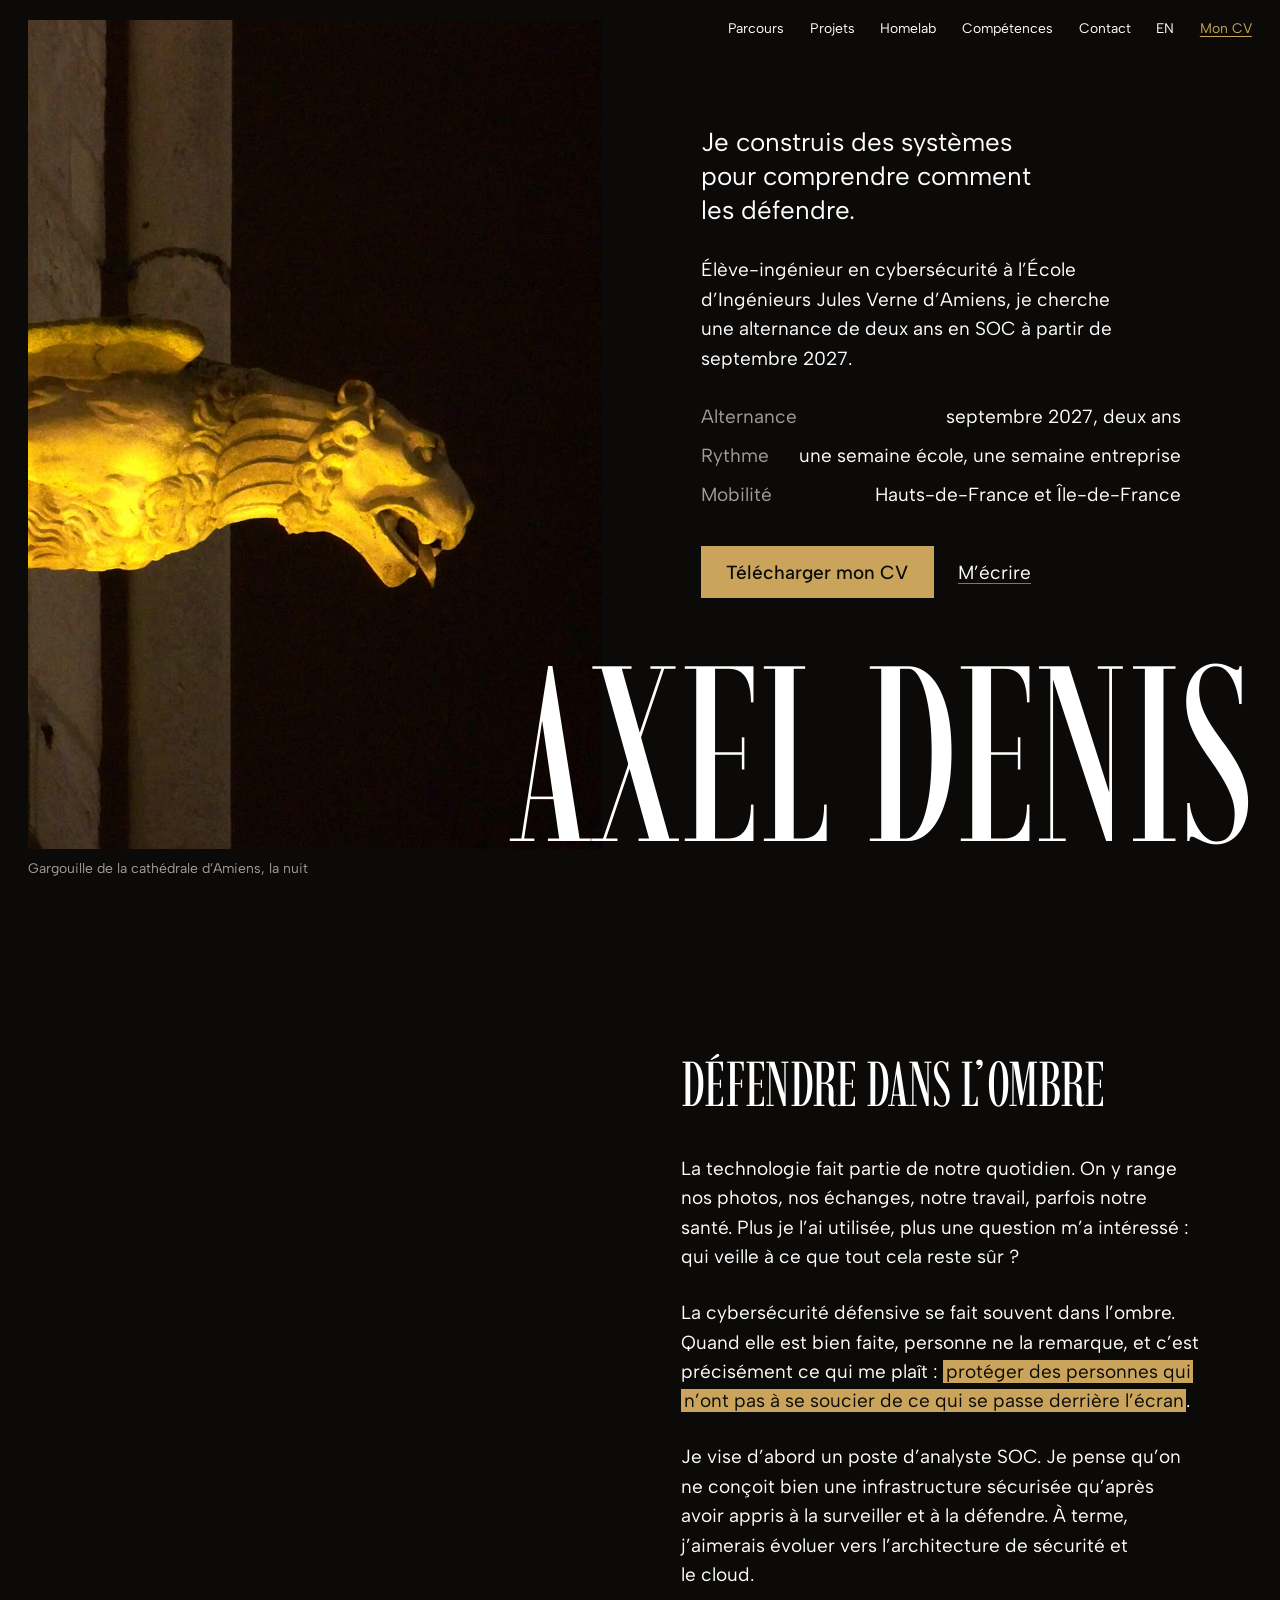
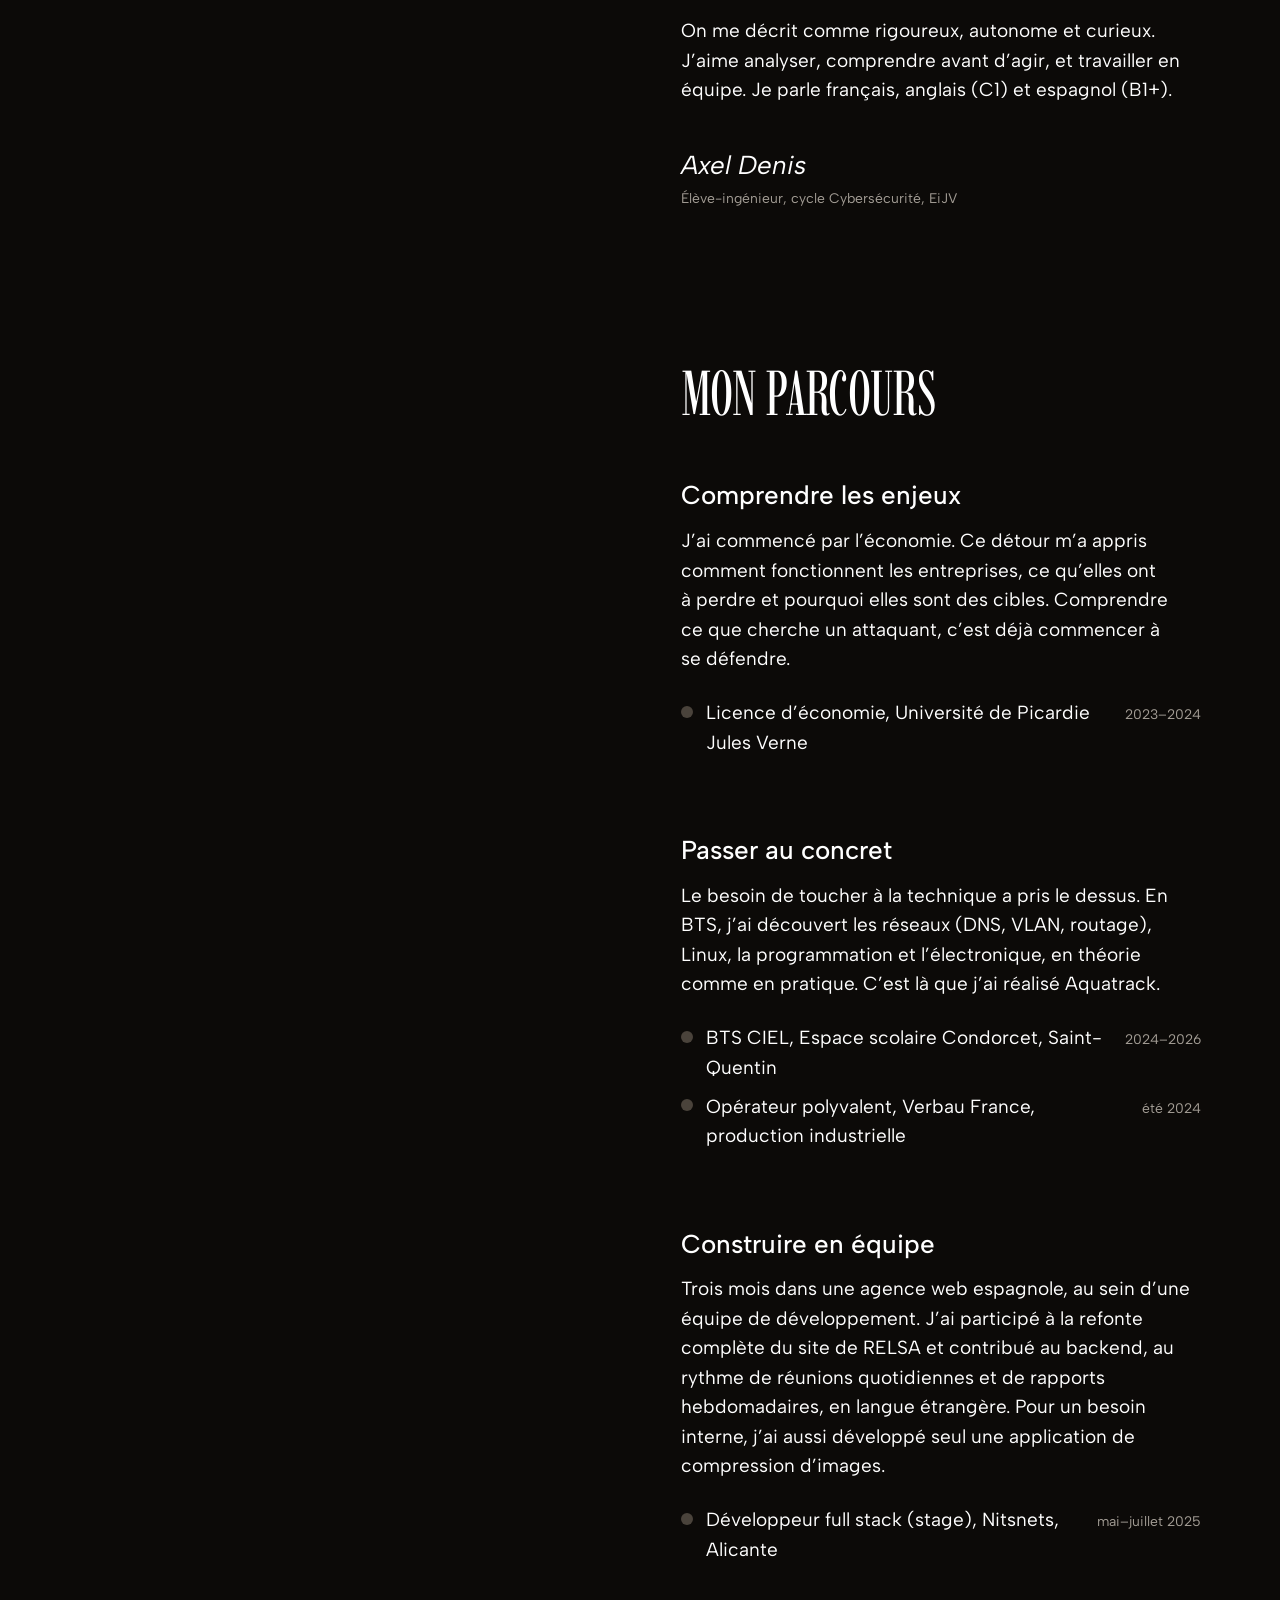
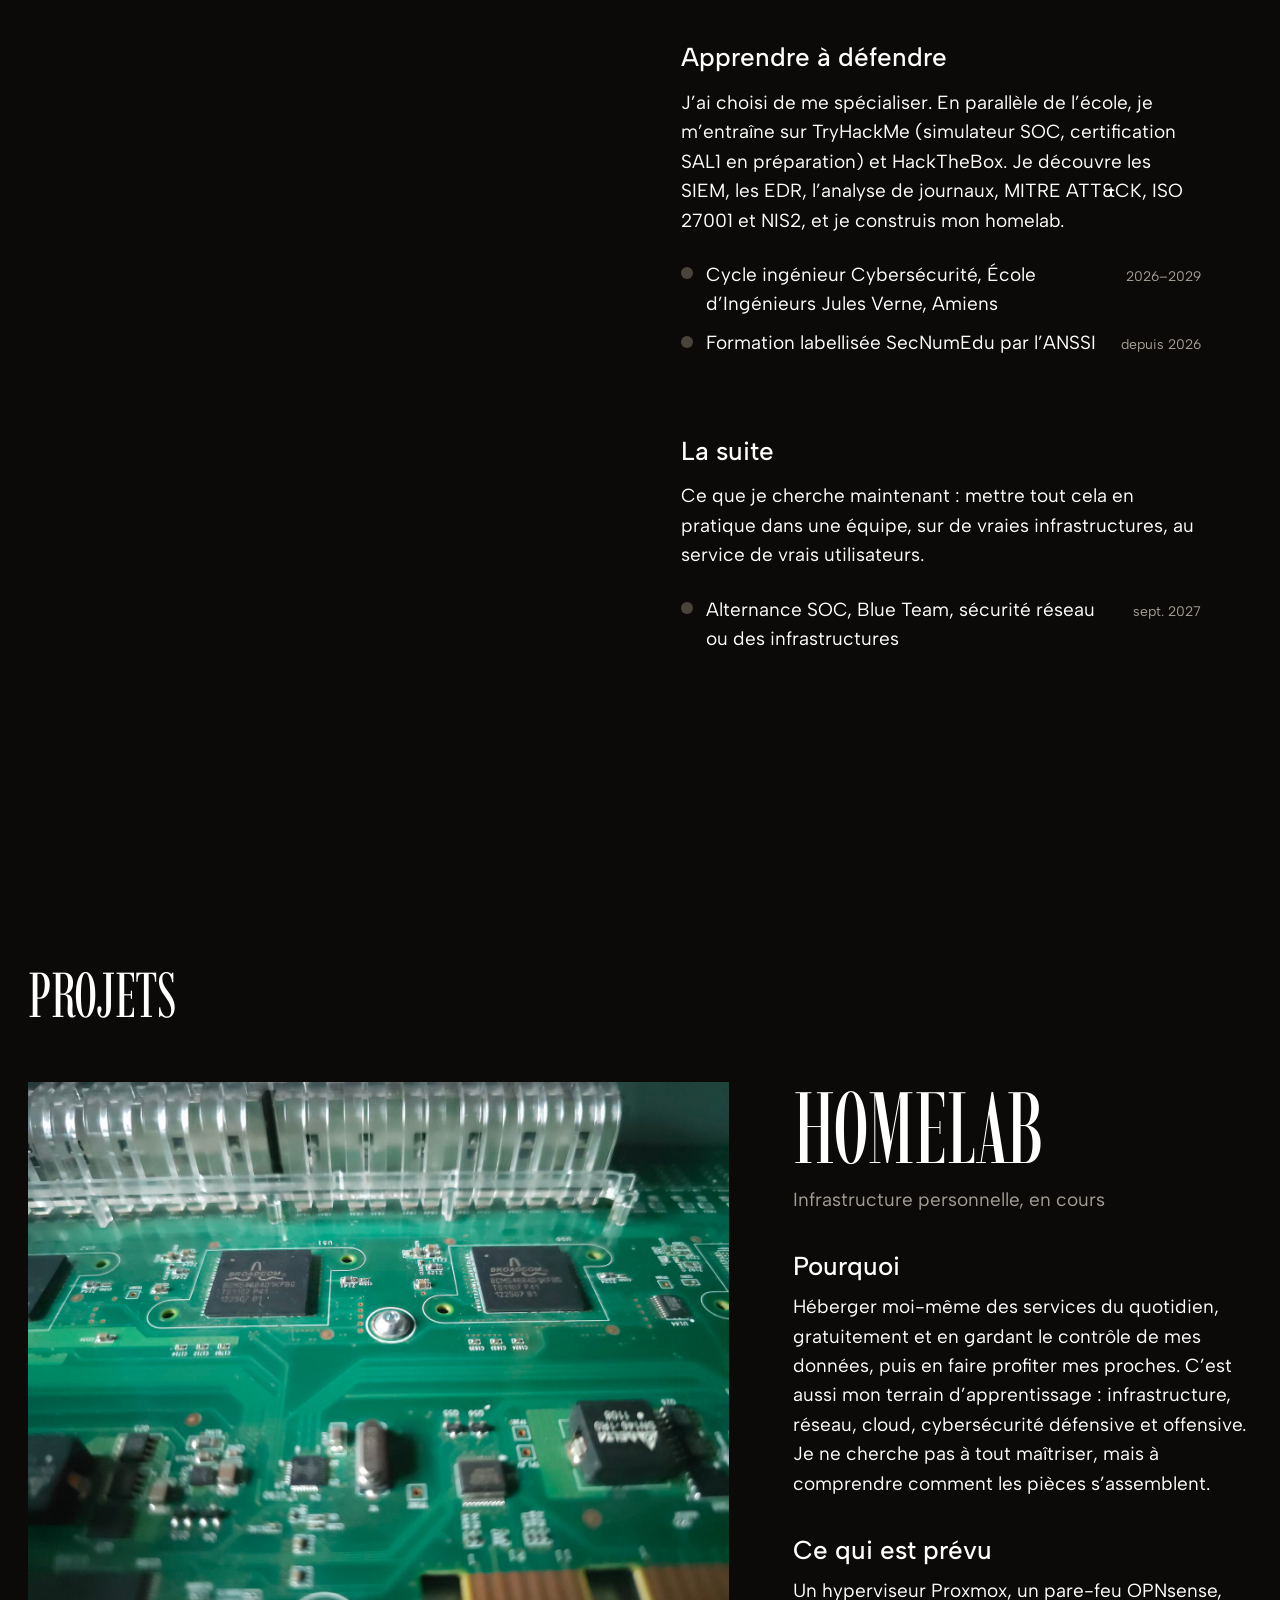
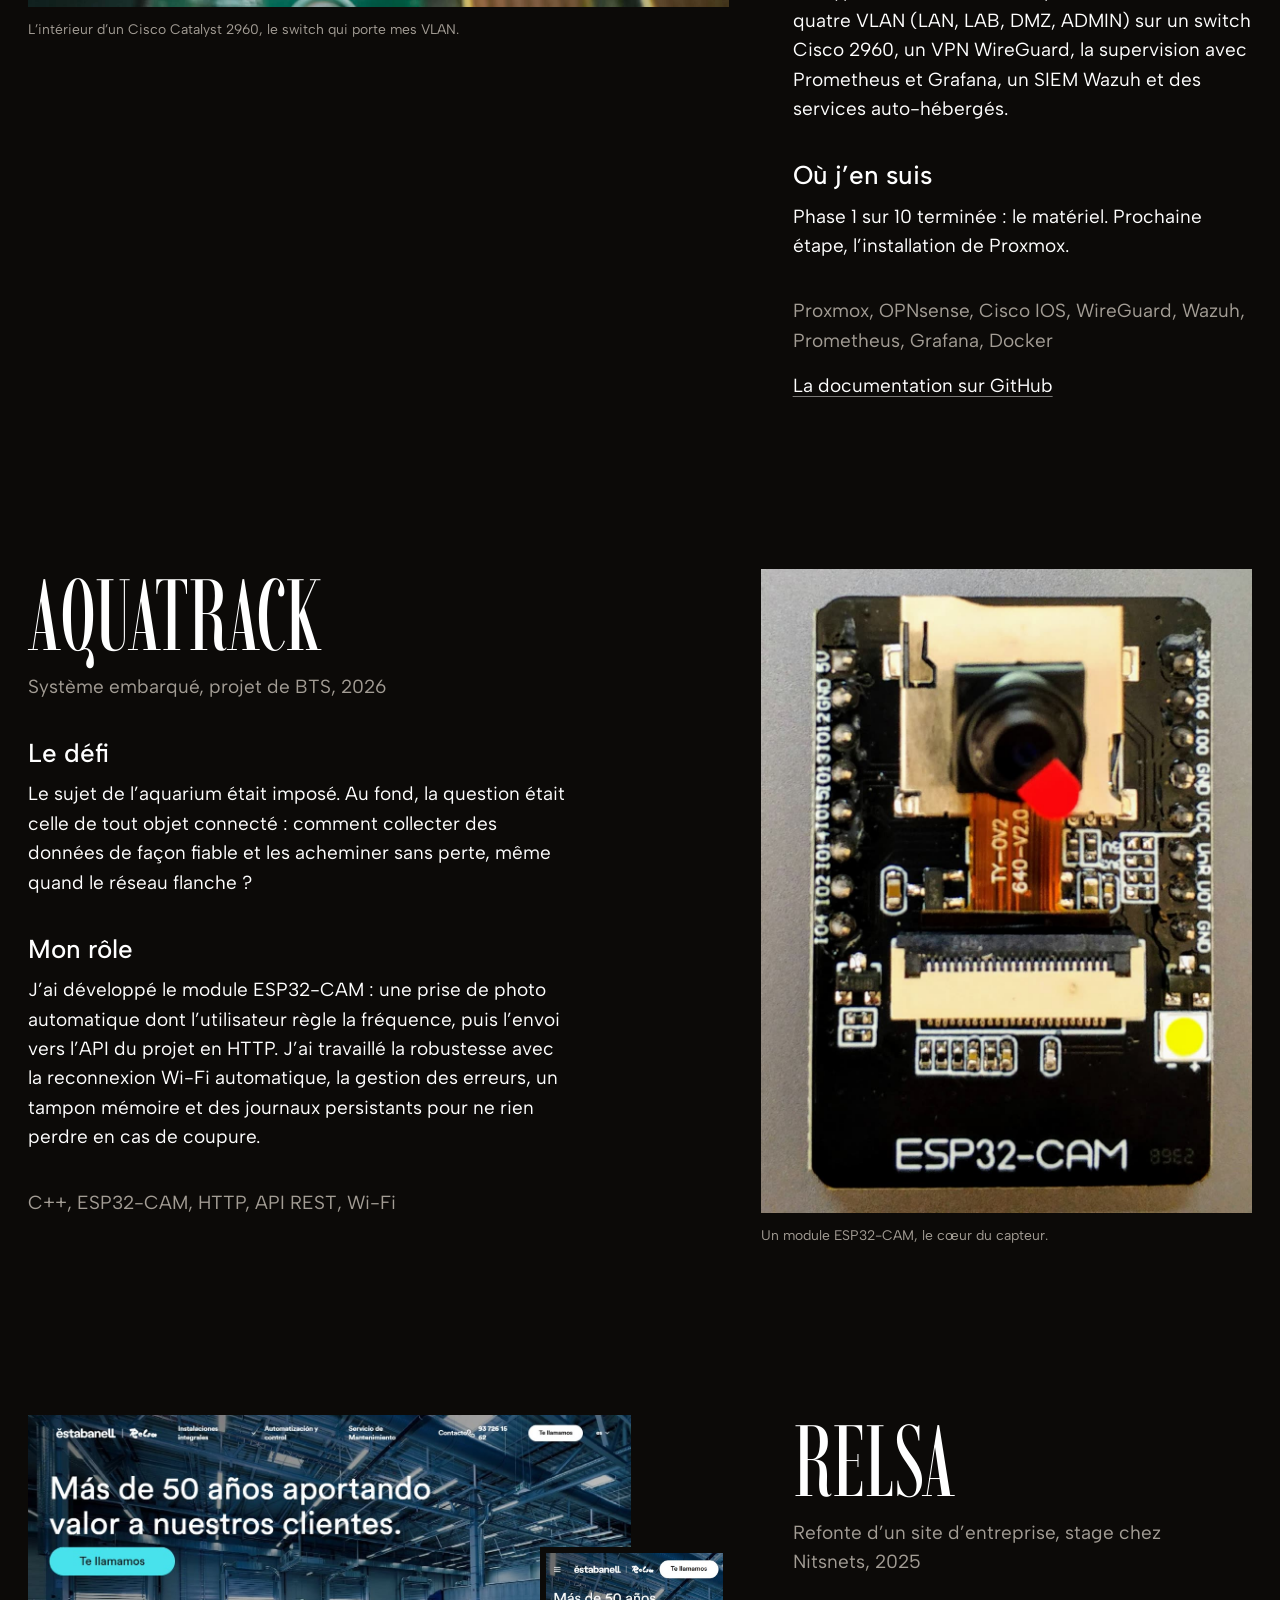
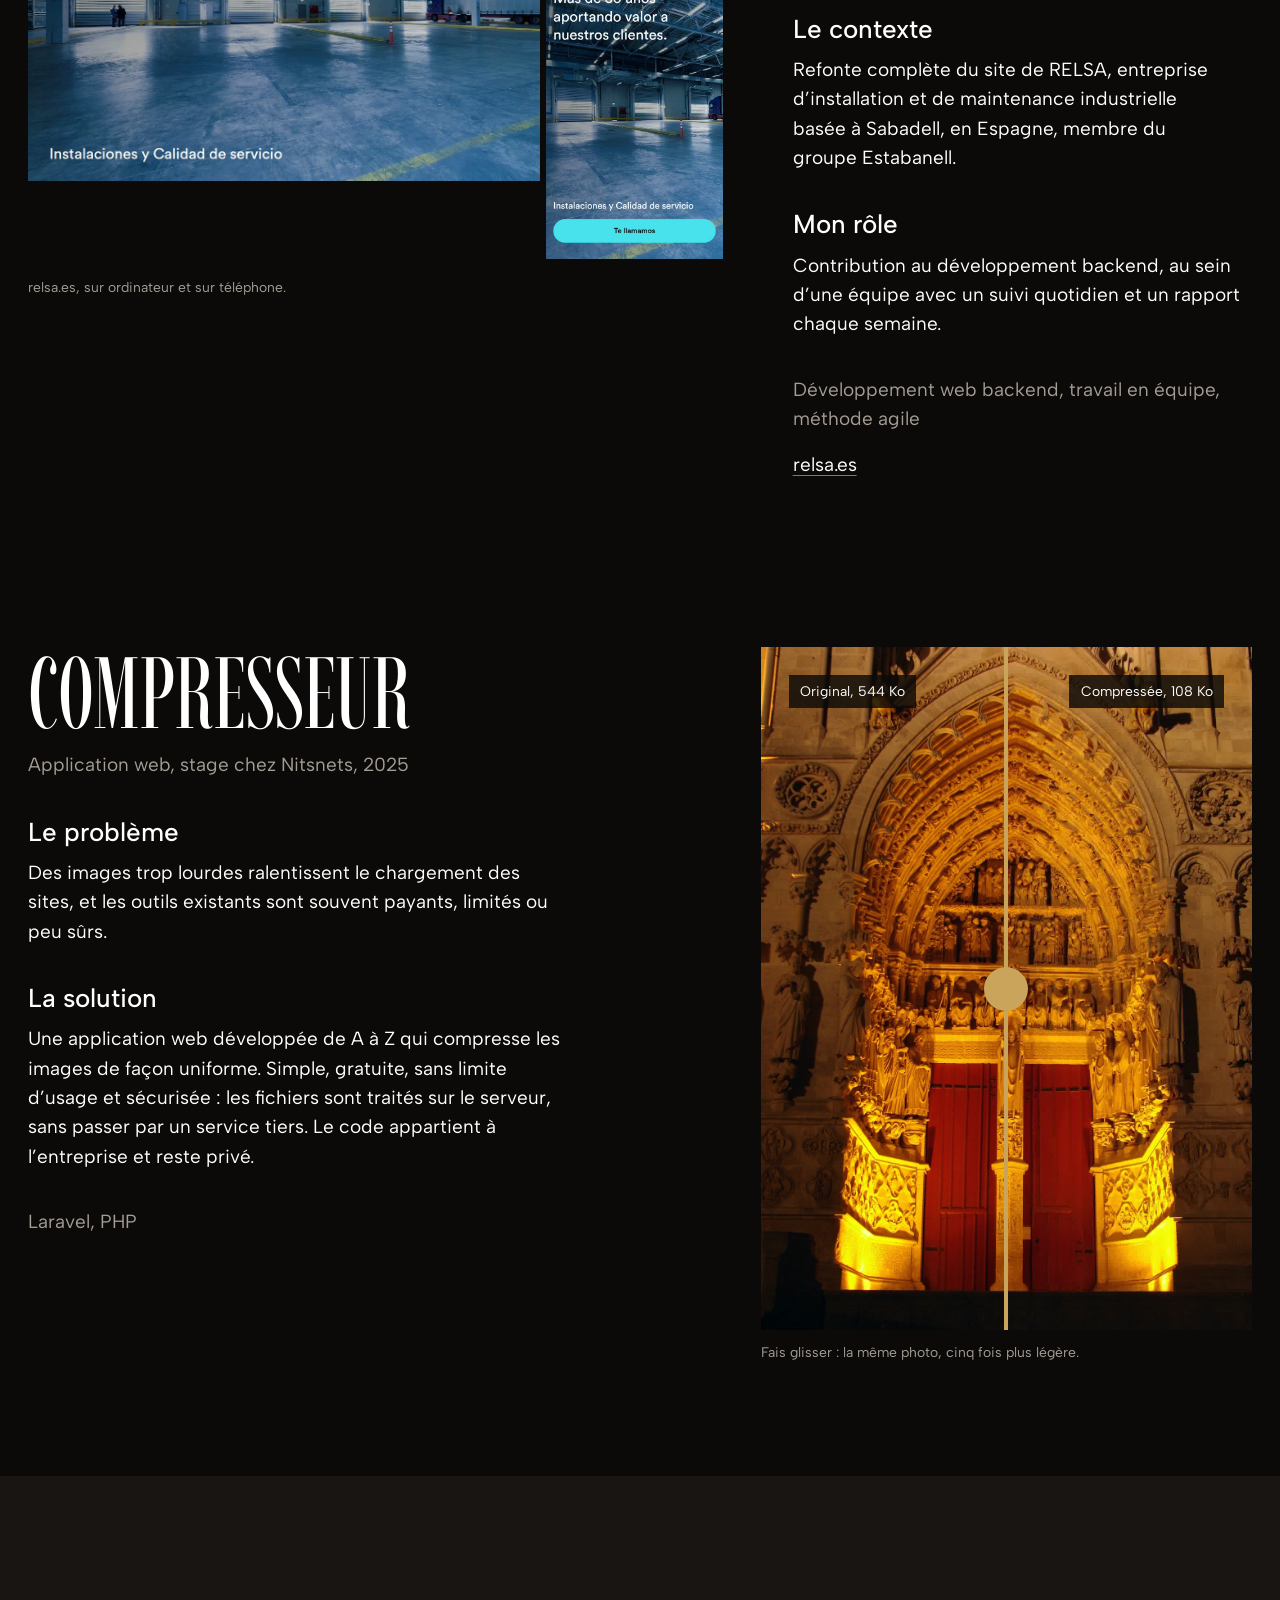
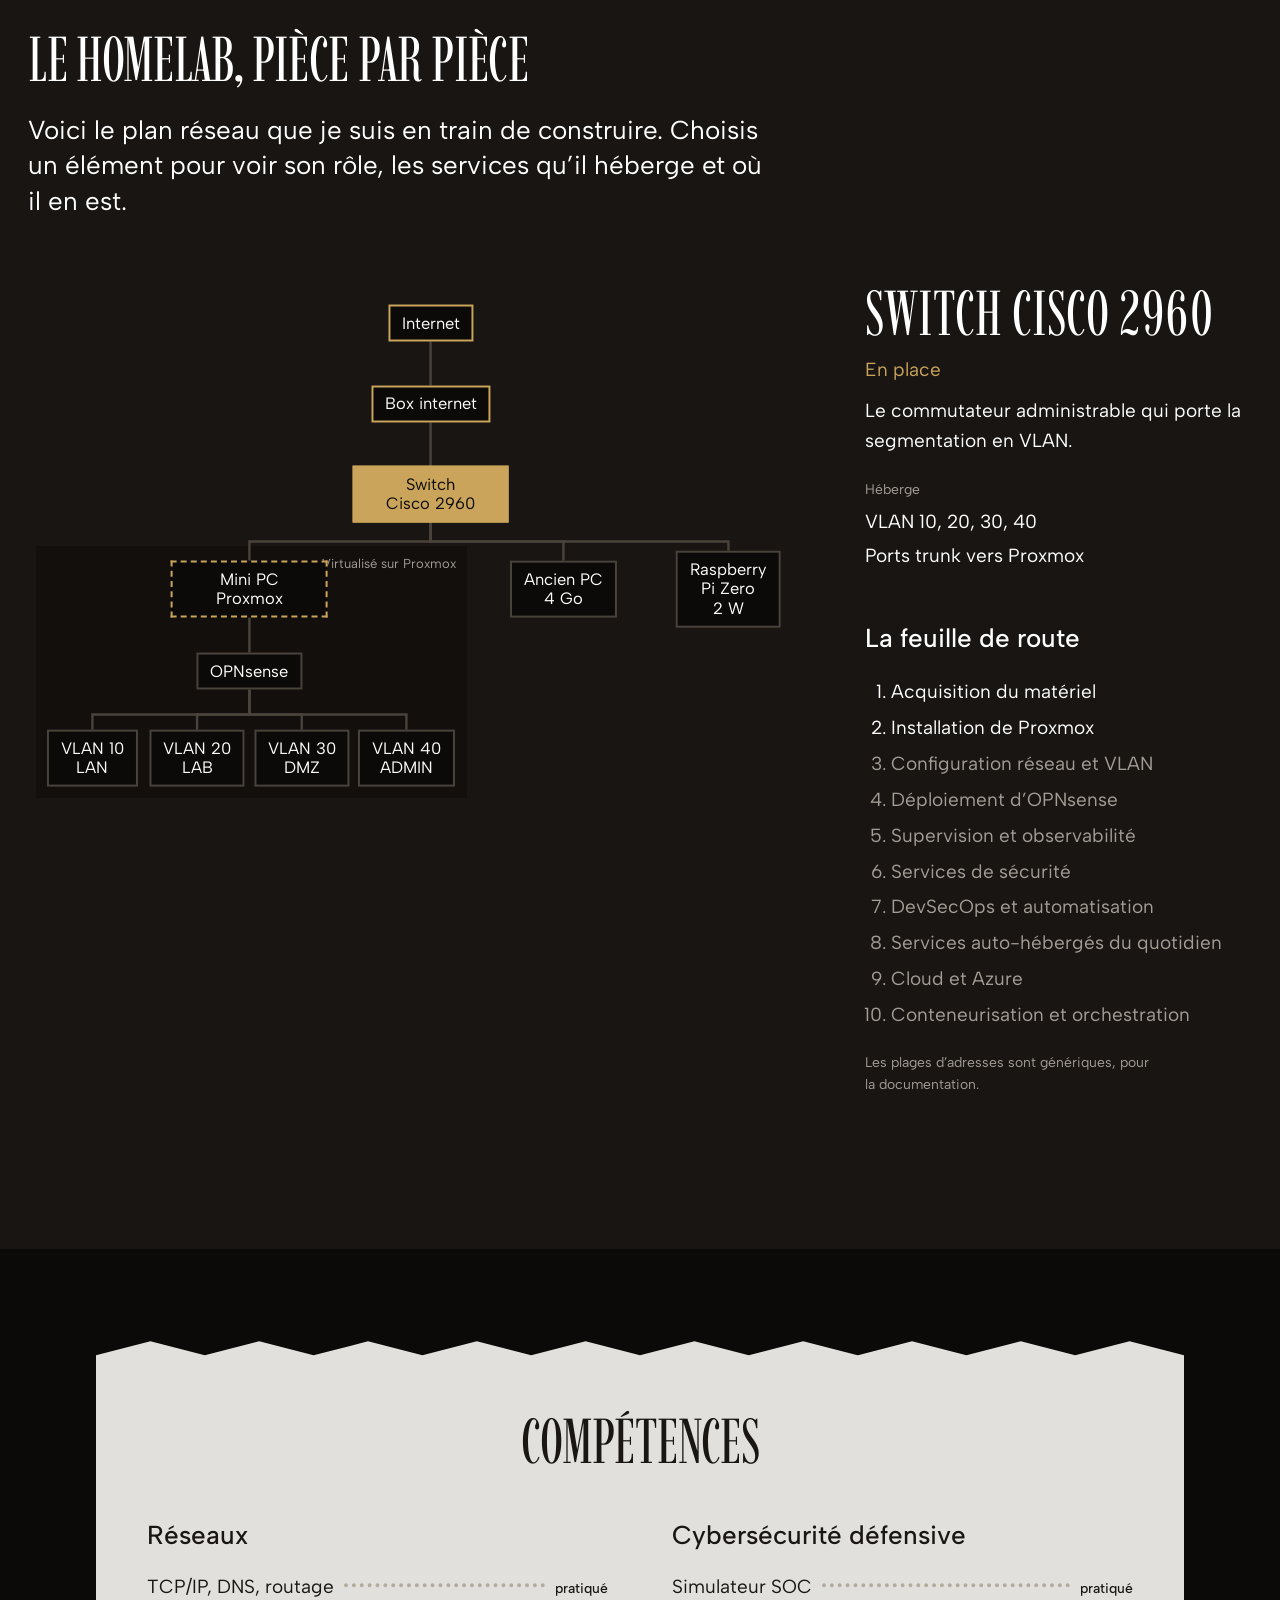
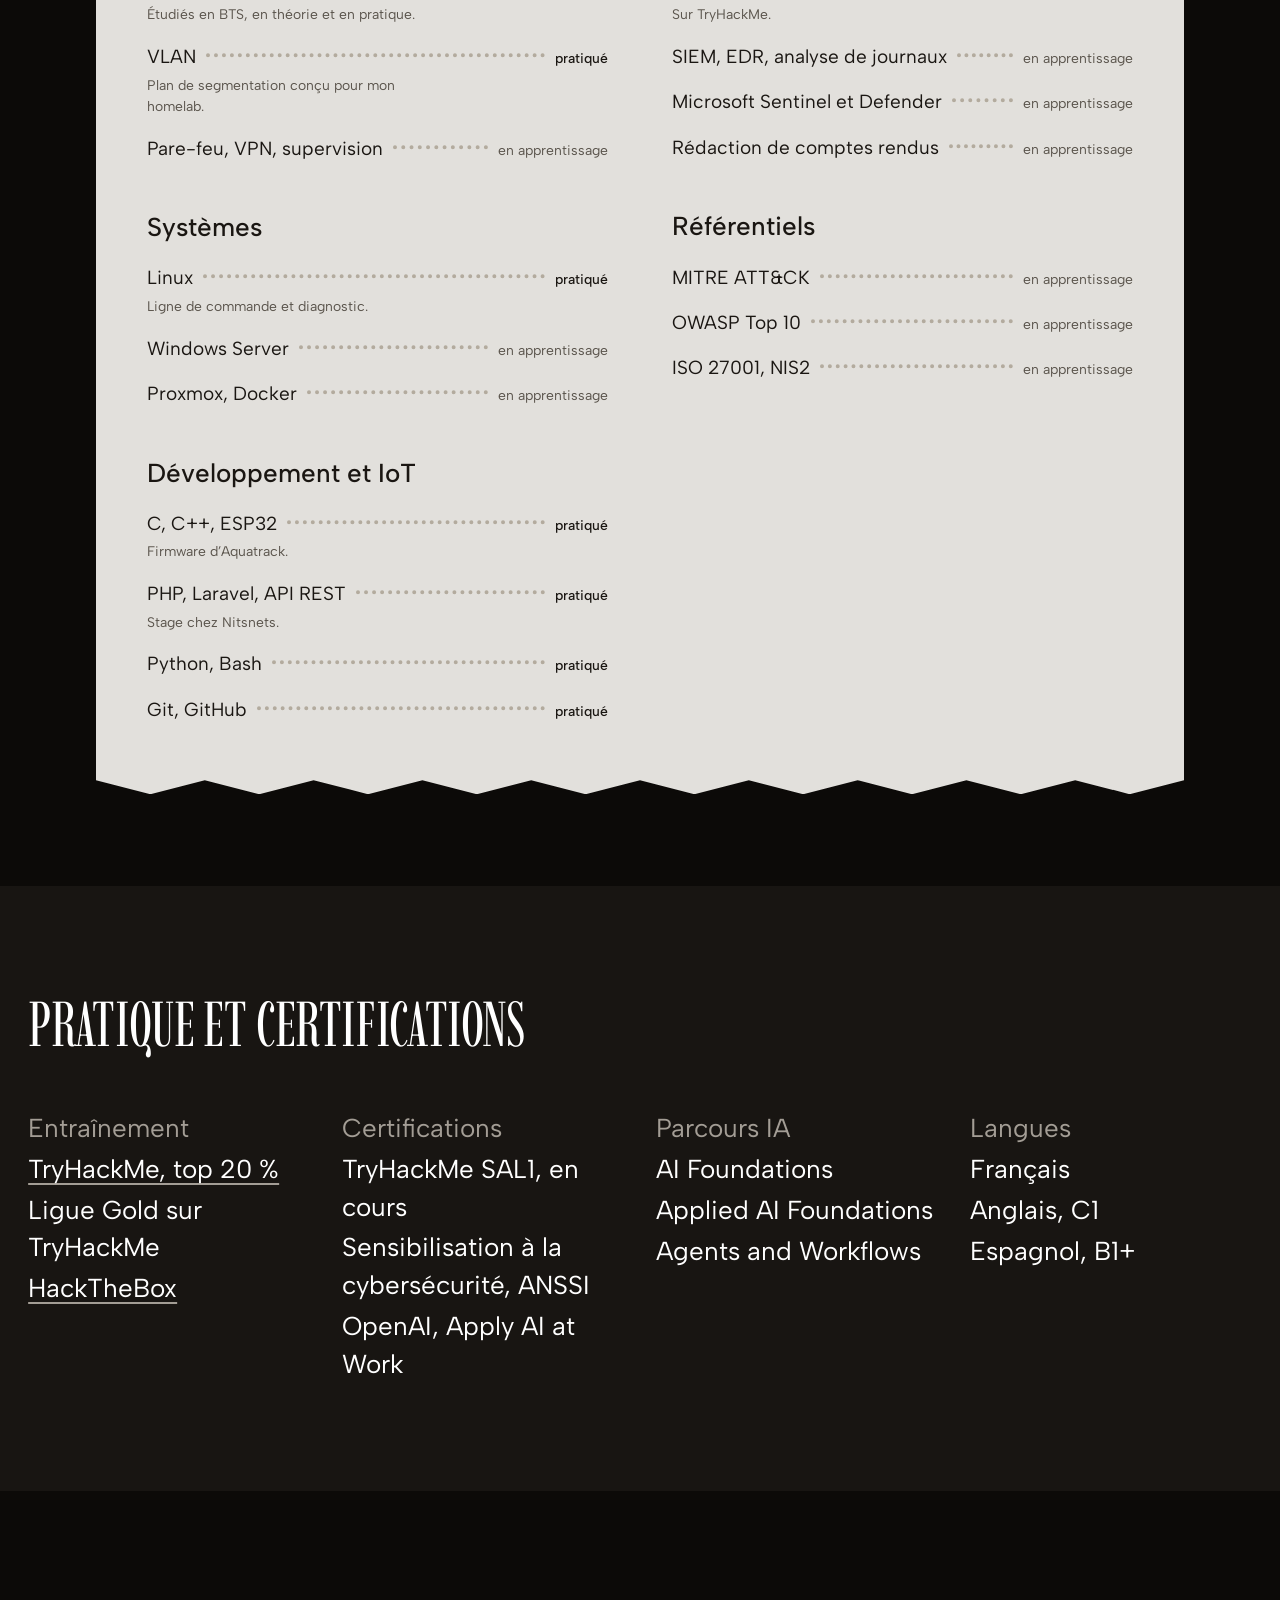
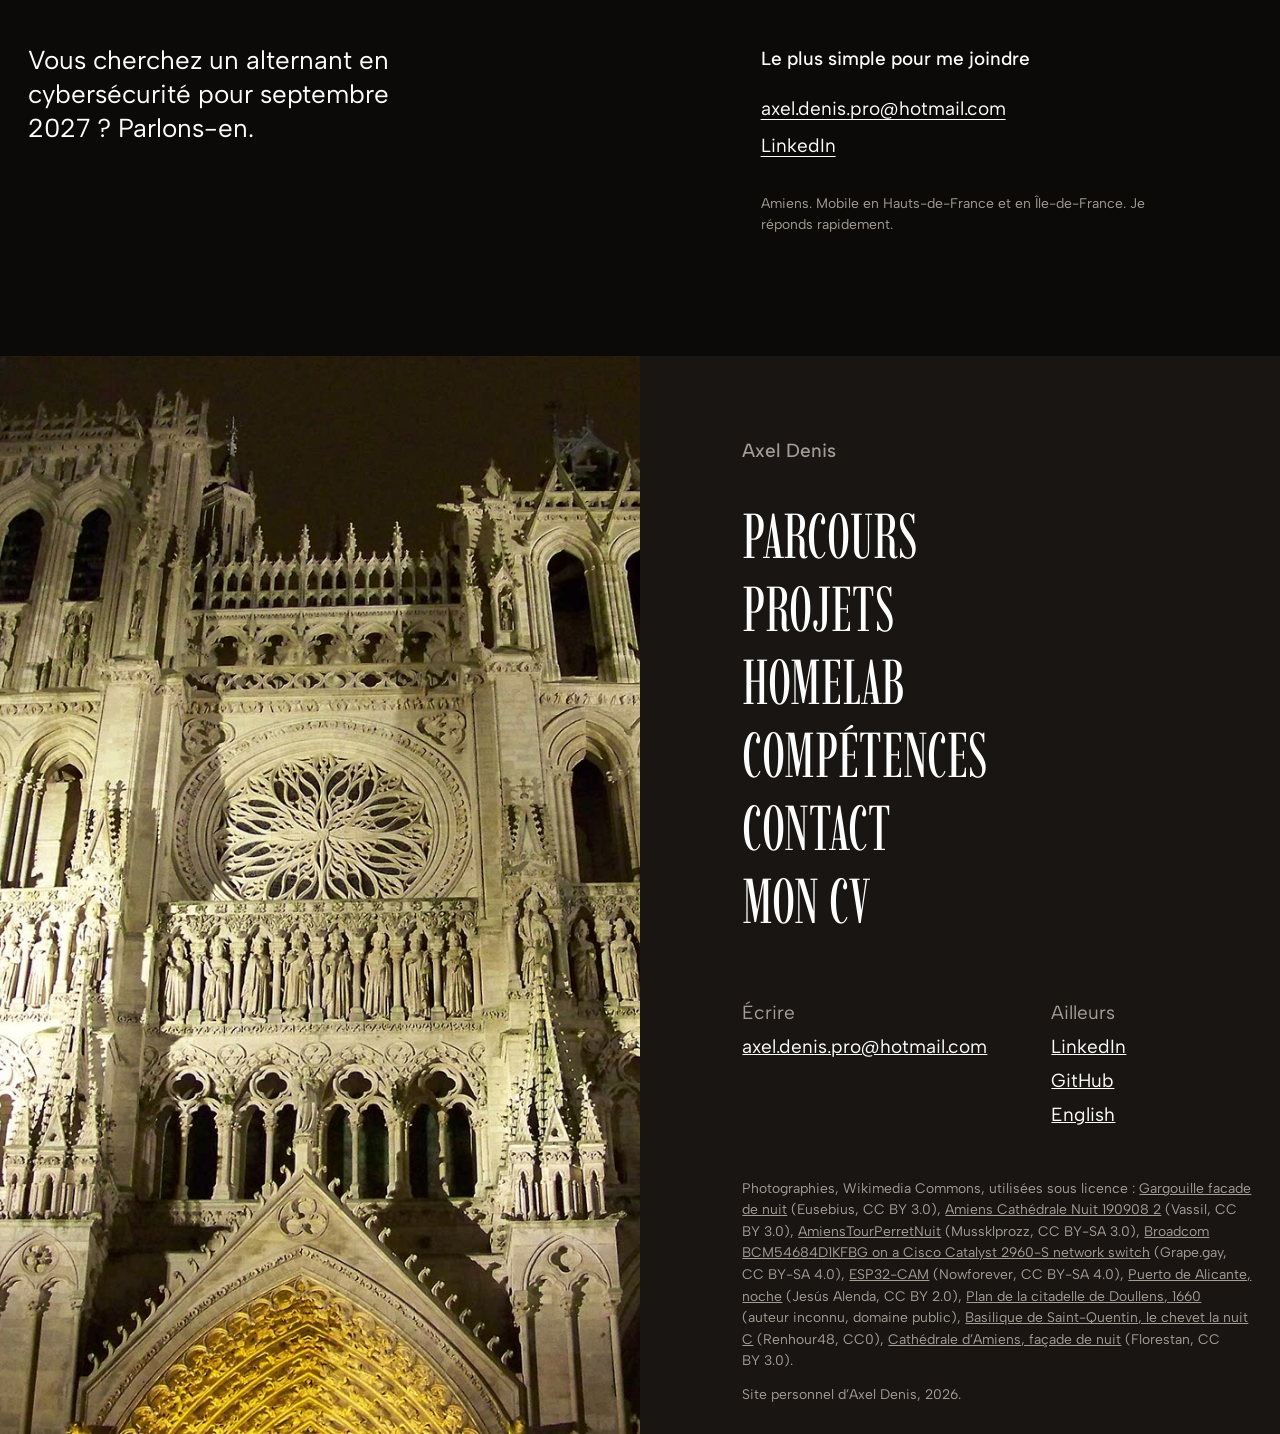
==== commit 27f3af83: "Lot design : photos de nuit, barre de navigation, projets resserrés Tour Perret et port d'Alicante d" ====
--- a/index.html
+++ b/index.html
@@ -6,21 +6,21 @@
 <title>Axel Denis, élève-ingénieur en cybersécurité</title>
 <meta name="description" content="Élève-ingénieur en cybersécurité à l’EiJV (Amiens). Je recherche une alternance de deux ans en SOC, sécurité réseau ou des infrastructures dès septembre 2027.">
 <meta name="theme-color" content="#0c0a08">
-<link rel="canonical" href="https://audrax42.github.io/portfolio/">
-<link rel="alternate" hreflang="fr" href="https://audrax42.github.io/portfolio/">
-<link rel="alternate" hreflang="en" href="https://audrax42.github.io/portfolio/en/">
-<link rel="alternate" hreflang="x-default" href="https://audrax42.github.io/portfolio/">
+<link rel="canonical" href="https://axeldenis.me/">
+<link rel="alternate" hreflang="fr" href="https://axeldenis.me/">
+<link rel="alternate" hreflang="en" href="https://axeldenis.me/en/">
+<link rel="alternate" hreflang="x-default" href="https://axeldenis.me/">
 <meta property="og:type" content="profile">
 <meta property="og:title" content="Axel Denis, élève-ingénieur en cybersécurité">
 <meta property="og:description" content="Élève-ingénieur en cybersécurité à l’EiJV (Amiens). Je recherche une alternance de deux ans en SOC, sécurité réseau ou des infrastructures dès septembre 2027.">
-<meta property="og:url" content="https://audrax42.github.io/portfolio/">
+<meta property="og:url" content="https://axeldenis.me/">
 <meta property="og:locale" content="fr_FR">
-<meta property="og:image" content="https://audrax42.github.io/portfolio/assets/gargouille.jpg">
+<meta property="og:image" content="https://axeldenis.me/assets/gargouille.jpg">
 <link rel="icon" href="assets/favicon.svg" type="image/svg+xml">
 <link rel="preconnect" href="https://fonts.googleapis.com">
 <link rel="preconnect" href="https://fonts.gstatic.com" crossorigin>
 <link href="https://fonts.googleapis.com/css2?family=Albert+Sans:ital,wght@0,400;0,500;1,400&family=Imbue:wght@400&display=swap" rel="stylesheet">
-<link rel="stylesheet" href="styles.css?v=60088e0d">
+<link rel="stylesheet" href="styles.css?v=e5c9c73a">
 <script>document.documentElement.classList.add('js')</script>
 </head>
 <body>
@@ -28,7 +28,8 @@
 
 <header class="bar">
   <a class="bar__mark" href="#top">Axel Denis</a>
-  <nav class="bar__nav" aria-label="Menu">
+  <button class="bar__toggle" type="button" aria-expanded="false" aria-controls="nav">Menu</button>
+  <nav class="bar__nav" id="nav" aria-label="Menu">
     <ul>
       <li><a href="#path">Parcours</a></li><li><a href="#work">Projets</a></li><li><a href="#lab">Homelab</a></li><li><a href="#skills">Compétences</a></li><li><a href="#contact">Contact</a></li>
       <li><a href="en/" hreflang="en" lang="en" aria-label="English">EN</a></li>
@@ -44,14 +45,14 @@
         <img src="assets/gargouille.jpg" width="1600" height="1163" alt="Gargouille de la cathédrale d’Amiens, la nuit" style="object-position:64% 50%" decoding="async">
       </figure><figure class="stage__frame" data-scene="portail" data-caption="Portail de la cathédrale d’Amiens, la nuit">
         <img src="assets/cathedrale-portail.jpg" width="1200" height="1668" alt="Portail de la cathédrale d’Amiens, la nuit" style="object-position:50% 40%" loading="lazy" decoding="async">
-      </figure><figure class="stage__frame" data-scene="tour" data-caption="La tour de la maison de Jules Verne, Amiens">
-        <img src="assets/tour-jules-verne.jpg" width="1200" height="1600" alt="La tour de la maison de Jules Verne, Amiens" style="object-position:50% 30%" loading="lazy" decoding="async">
+      </figure><figure class="stage__frame" data-scene="tour" data-caption="La tour Perret d’Amiens, la nuit">
+        <img src="assets/tour-perret-nuit.jpg" width="1200" height="1775" alt="La tour Perret d’Amiens, la nuit" style="object-position:50% 35%" loading="lazy" decoding="async">
       </figure><figure class="stage__frame" data-scene="veille" data-caption="Saint-Quentin la nuit, vue depuis la galerie de la basilique">
         <img src="assets/saint-quentin-nuit.jpg" width="1600" height="1067" alt="Saint-Quentin la nuit, vue depuis la galerie de la basilique" style="object-position:38% 50%" loading="lazy" decoding="async">
       </figure><figure class="stage__frame" data-scene="citadelle" data-caption="Plan de la citadelle de Doullens, 1660 : une défense en couches">
         <img src="assets/citadelle-doullens-1660.jpg" width="1400" height="1547" alt="Plan de la citadelle de Doullens, 1660 : une défense en couches" style="object-position:50% 45%" loading="lazy" decoding="async">
-      </figure><figure class="stage__frame" data-scene="alicante" data-caption="Alicante, vue depuis la garita du château Santa Bárbara">
-        <img src="assets/alicante.jpg" width="1600" height="890" alt="Alicante, vue depuis la garita du château Santa Bárbara" style="object-position:8% 50%" loading="lazy" decoding="async">
+      </figure><figure class="stage__frame" data-scene="alicante" data-caption="Le port d’Alicante et le château Santa Bárbara, la nuit">
+        <img src="assets/alicante-nuit.jpg" width="1600" height="1060" alt="Le port d’Alicante et le château Santa Bárbara, la nuit" style="object-position:14% 50%" loading="lazy" decoding="async">
       </figure></div>
     <p class="stage__caption" aria-live="off">Gargouille de la cathédrale d’Amiens, la nuit</p>
   </div>
@@ -81,22 +82,27 @@
     <section class="path" id="path" aria-labelledby="path-title">
       <h2 id="path-title" class="section-title">Mon parcours</h2>
       <div class="chapter" data-scene-trigger="tour">
+          <figure class="chapter__photo"><img src="assets/tour-perret-nuit.jpg" width="1200" height="1775" alt="La tour Perret d’Amiens, la nuit" style="object-position:50% 35%" loading="lazy" decoding="async"></figure>
           <h3 class="chapter__title">Comprendre les enjeux</h3>
           <p class="chapter__text">J’ai commencé par l’économie. Ce détour m’a appris comment fonctionnent les entreprises, ce qu’elles ont à perdre et pourquoi elles sont des cibles. Comprendre ce que cherche un attaquant, c’est déjà commencer à se défendre.</p>
           <ul class="rows"><li><span class="rows__name">Licence d’économie, Université de Picardie Jules Verne</span><span class="rows__value">2023–2024</span></li></ul>
         </div><div class="chapter" data-scene-trigger="veille">
+          <figure class="chapter__photo"><img src="assets/saint-quentin-nuit.jpg" width="1600" height="1067" alt="Saint-Quentin la nuit, vue depuis la galerie de la basilique" style="object-position:38% 50%" loading="lazy" decoding="async"></figure>
           <h3 class="chapter__title">Passer au concret</h3>
           <p class="chapter__text">Le besoin de toucher à la technique a pris le dessus. En BTS, j’ai découvert les réseaux (DNS, VLAN, routage), Linux, la programmation et l’électronique, en théorie comme en pratique. C’est là que j’ai réalisé Aquatrack.</p>
           <ul class="rows"><li><span class="rows__name">BTS CIEL, Espace scolaire Condorcet, Saint-Quentin</span><span class="rows__value">2024–2026</span></li><li><span class="rows__name">Opérateur polyvalent, Verbau France, production industrielle</span><span class="rows__value">été 2024</span></li></ul>
         </div><div class="chapter" data-scene-trigger="alicante">
+          <figure class="chapter__photo"><img src="assets/alicante-nuit.jpg" width="1600" height="1060" alt="Le port d’Alicante et le château Santa Bárbara, la nuit" style="object-position:14% 50%" loading="lazy" decoding="async"></figure>
           <h3 class="chapter__title">Construire en équipe</h3>
           <p class="chapter__text">Trois mois dans une agence web espagnole, au sein d’une équipe de développement. J’ai participé à la refonte complète du site de RELSA et contribué au backend, au rythme de réunions quotidiennes et de rapports hebdomadaires, en langue étrangère. Pour un besoin interne, j’ai aussi développé seul une application de compression d’images.</p>
           <ul class="rows"><li><span class="rows__name">Développeur full stack (stage), Nitsnets, Alicante</span><span class="rows__value">mai–juillet 2025</span></li></ul>
         </div><div class="chapter" data-scene-trigger="citadelle">
+          <figure class="chapter__photo"><img src="assets/citadelle-doullens-1660.jpg" width="1400" height="1547" alt="Plan de la citadelle de Doullens, 1660 : une défense en couches" style="object-position:50% 45%" loading="lazy" decoding="async"></figure>
           <h3 class="chapter__title">Apprendre à défendre</h3>
           <p class="chapter__text">J’ai choisi de me spécialiser. En parallèle de l’école, je m’entraîne sur TryHackMe (simulateur SOC, certification SAL1 en préparation) et HackTheBox. Je découvre les SIEM, les EDR, l’analyse de journaux, MITRE ATT&amp;CK, ISO 27001 et NIS2, et je construis mon homelab.</p>
           <ul class="rows"><li><span class="rows__name">Cycle ingénieur Cybersécurité, École d’Ingénieurs Jules Verne, Amiens</span><span class="rows__value">2026–2029</span></li><li><span class="rows__name">Formation labellisée SecNumEdu par l’ANSSI</span><span class="rows__value">depuis 2026</span></li></ul>
         </div><div class="chapter" data-scene-trigger="gargouille">
+          
           <h3 class="chapter__title">La suite</h3>
           <p class="chapter__text">Ce que je cherche maintenant : mettre tout cela en pratique dans une équipe, sur de vraies infrastructures, au service de vrais utilisateurs.</p>
           <ul class="rows"><li><span class="rows__name">Alternance SOC, Blue Team, sécurité réseau ou des infrastructures</span><span class="rows__value">sept. 2027</span></li></ul>
@@ -116,7 +122,7 @@
           <p class="project__stack">Proxmox, OPNsense, Cisco IOS, WireGuard, Wazuh, Prometheus, Grafana, Docker</p>
           <a class="link" href="https://github.com/Audrax42/homelab" rel="noopener">La documentation sur GitHub</a>
         </div>
-      </article><article class="project project--photo" id="project-aquatrack" aria-labelledby="t-aquatrack">
+      </article><article class="project project--photo project--tall" id="project-aquatrack" aria-labelledby="t-aquatrack">
         <div class="project__media"><figure class="shot"><img src="assets/esp32-cam.jpg" width="1000" height="1312" alt="Module ESP32-CAM vu de face, avec sa caméra et son lecteur de carte" loading="lazy" decoding="async"><figcaption>Un module ESP32-CAM, le cœur du capteur.</figcaption></figure></div>
         <div class="project__text">
           <h3 class="project__title" id="t-aquatrack">Aquatrack</h3>
@@ -140,7 +146,7 @@
           <p class="project__stack">Développement web backend, travail en équipe, méthode agile</p>
           <a class="link" href="https://relsa.es" rel="noopener">relsa.es</a>
         </div>
-      </article><article class="project project--compare" id="project-compression" aria-labelledby="t-compression">
+      </article><article class="project project--compare project--tall" id="project-compression" aria-labelledby="t-compression">
         <div class="project__media"><figure class="shot shot--compare">
       <div class="compare" style="--x: 50%">
         <img class="compare__before" src="assets/compress-avant.jpg" width="1200" height="1668" alt="Portail de la cathédrale d’Amiens, la nuit" loading="lazy" decoding="async">
@@ -169,8 +175,9 @@
   </div>
   <div class="lab__body">
     <div class="map" data-ui>
-      <svg class="map__wires" viewBox="0 0 1000 640" preserveAspectRatio="none" aria-hidden="true"><path d="M500 50 V100 H500 V150" /><path d="M500 150 V206 H500 V262" /><path d="M500 262 V321 H300 V380" /><path d="M500 262 V321 H665 V380" /><path d="M500 262 V321 H885 V380" /><path d="M300 380 V431 H300 V482" /><path d="M300 482 V536 H75 V590" /><path d="M300 482 V536 H225 V590" /><path d="M300 482 V536 H375 V590" /><path d="M300 482 V536 H525 V590" /></svg>
-      <button type="button" class="node node--done" style="left:50%;top:7.8125%" data-node="internet" aria-pressed="false" aria-controls="lab-detail">Internet</button><button type="button" class="node node--done" style="left:50%;top:23.4375%" data-node="box" aria-pressed="false" aria-controls="lab-detail">Box internet</button><button type="button" class="node node--done" style="left:50%;top:40.9375%" data-node="switch" aria-pressed="true" aria-controls="lab-detail">Switch Cisco 2960</button><button type="button" class="node node--next" style="left:30%;top:59.375%" data-node="proxmox" aria-pressed="false" aria-controls="lab-detail">Mini PC Proxmox</button><button type="button" class="node node--planned" style="left:66.5%;top:59.375%" data-node="oldpc" aria-pressed="false" aria-controls="lab-detail">Ancien PC<br>4 Go</button><button type="button" class="node node--planned" style="left:88.5%;top:59.375%" data-node="pi" aria-pressed="false" aria-controls="lab-detail">Raspberry Pi Zero 2 W</button><button type="button" class="node node--planned" style="left:30%;top:75.3125%" data-node="opnsense" aria-pressed="false" aria-controls="lab-detail">OPNsense</button><button type="button" class="node node--planned" style="left:7.5%;top:92.1875%" data-node="lan" aria-pressed="false" aria-controls="lab-detail">VLAN 10<br>LAN</button><button type="button" class="node node--planned" style="left:22.5%;top:92.1875%" data-node="labnet" aria-pressed="false" aria-controls="lab-detail">VLAN 20<br>LAB</button><button type="button" class="node node--planned" style="left:37.5%;top:92.1875%" data-node="dmz" aria-pressed="false" aria-controls="lab-detail">VLAN 30<br>DMZ</button><button type="button" class="node node--planned" style="left:52.5%;top:92.1875%" data-node="admin" aria-pressed="false" aria-controls="lab-detail">VLAN 40<br>ADMIN</button>
+      <p class="map__zone"><span>Virtualisé sur Proxmox</span></p>
+      <svg class="map__wires" viewBox="0 0 1000 640" preserveAspectRatio="none" aria-hidden="true"><path d="M500 50 V100 H500 V150" /><path d="M500 150 V206 H500 V262" /><path d="M500 262 V321 H275 V380" /><path d="M500 262 V321 H665 V380" /><path d="M500 262 V321 H870 V380" /><path d="M275 380 V431 H275 V482" /><path d="M275 482 V536 H80 V590" /><path d="M275 482 V536 H210 V590" /><path d="M275 482 V536 H340 V590" /><path d="M275 482 V536 H470 V590" /></svg>
+      <button type="button" class="node node--done" style="left:50%;top:7.8125%;--depth:0" data-node="internet" aria-pressed="false" aria-controls="lab-detail">Internet</button><button type="button" class="node node--done" style="left:50%;top:23.4375%;--depth:1" data-node="box" aria-pressed="false" aria-controls="lab-detail">Box internet</button><button type="button" class="node node--done" style="left:50%;top:40.9375%;--depth:2" data-node="switch" aria-pressed="true" aria-controls="lab-detail">Switch Cisco 2960</button><button type="button" class="node node--next" style="left:27.5%;top:59.375%;--depth:3" data-node="proxmox" aria-pressed="false" aria-controls="lab-detail">Mini PC Proxmox</button><button type="button" class="node node--planned" style="left:27.5%;top:75.3125%;--depth:4" data-node="opnsense" aria-pressed="false" aria-controls="lab-detail">OPNsense</button><button type="button" class="node node--planned" style="left:8%;top:92.1875%;--depth:5" data-node="lan" aria-pressed="false" aria-controls="lab-detail">VLAN 10<br>LAN</button><button type="button" class="node node--planned" style="left:21%;top:92.1875%;--depth:5" data-node="labnet" aria-pressed="false" aria-controls="lab-detail">VLAN 20<br>LAB</button><button type="button" class="node node--planned" style="left:34%;top:92.1875%;--depth:5" data-node="dmz" aria-pressed="false" aria-controls="lab-detail">VLAN 30<br>DMZ</button><button type="button" class="node node--planned" style="left:47%;top:92.1875%;--depth:5" data-node="admin" aria-pressed="false" aria-controls="lab-detail">VLAN 40<br>ADMIN</button><button type="button" class="node node--planned" style="left:66.5%;top:59.375%;--depth:3" data-node="oldpc" aria-pressed="false" aria-controls="lab-detail">Ancien PC<br>4 Go</button><button type="button" class="node node--planned" style="left:87%;top:59.375%;--depth:3" data-node="pi" aria-pressed="false" aria-controls="lab-detail">Raspberry Pi Zero 2 W</button>
     </div>
     <div class="lab__detail" id="lab-detail" aria-live="polite">
       <h3 data-field="name">Switch Cisco 2960</h3>
@@ -191,7 +198,7 @@
 <section class="skills" id="skills" aria-labelledby="skills-title">
   <div class="menu">
     <h2 id="skills-title" class="section-title menu__title">Compétences</h2>
-    <div class="menu__group">
+    <div class="menu__groups"><div class="menu__group">
         <h3>Réseaux</h3>
         <ul><li class="menu__item">
               <span class="menu__line"><span class="menu__name">TCP/IP, DNS, routage</span><span class="menu__dots" aria-hidden="true"></span><span class="menu__value menu__value--done">pratiqué</span></span>
@@ -257,7 +264,7 @@
               <span class="menu__line"><span class="menu__name">ISO 27001, NIS2</span><span class="menu__dots" aria-hidden="true"></span><span class="menu__value menu__value--learning">en apprentissage</span></span>
               
             </li></ul>
-      </div>
+      </div></div>
   </div>
 </section>
 
@@ -302,11 +309,11 @@
       <div><p class="foot__label">Écrire</p><a href="mailto:axel.denis.pro@hotmail.com">axel.denis.pro@hotmail.com</a></div>
       <div><p class="foot__label">Ailleurs</p><a href="https://www.linkedin.com/in/axel-denis-b68523292" rel="noopener">LinkedIn</a><a href="https://github.com/Audrax42" rel="noopener">GitHub</a><a href="en/" lang="en">English</a></div>
     </div>
-    <p class="foot__credits">Photographies, Wikimedia Commons, utilisées sous licence : <a href="https://commons.wikimedia.org/wiki/File:Gargouille_facade_de_nuit.jpg" rel="noopener">Gargouille facade de nuit</a> (Eusebius, CC BY 3.0), <a href="https://commons.wikimedia.org/wiki/File:Amiens_Cath%C3%A9drale_Nuit_190908_2.jpg" rel="noopener">Amiens Cathédrale Nuit 190908 2</a> (Vassil, CC BY 3.0), <a href="https://commons.wikimedia.org/wiki/File:Amiens.-_Tour_de_la_maison_de_jules_Verne.jpg" rel="noopener">Amiens, tour de la maison de Jules Verne</a> (Pierre André, CC BY-SA 4.0), <a href="https://commons.wikimedia.org/wiki/File:Broadcom_BCM54684D1KFBG_on_a_Cisco_Catalyst_2960-S_network_switch.jpg" rel="noopener">Broadcom BCM54684D1KFBG on a Cisco Catalyst 2960-S network switch</a> (Grape.gay, CC BY-SA 4.0), <a href="https://commons.wikimedia.org/wiki/File:ESP32-CAM.jpg" rel="noopener">ESP32-CAM</a> (Nowforever, CC BY-SA 4.0), <a href="https://commons.wikimedia.org/wiki/File:Vista_de_Alicante,_Espa%C3%B1a,_2014-07-04,_DD_49.JPG" rel="noopener">Vista de Alicante, España, 2014-07-04, DD 49</a> (Diego Delso, CC BY-SA 3.0), <a href="https://commons.wikimedia.org/wiki/File:Plan_de_la_citadelle_de_Doullens_1660.jpg" rel="noopener">Plan de la citadelle de Doullens, 1660</a> (auteur inconnu, domaine public), <a href="https://commons.wikimedia.org/w/index.php?curid=151361987" rel="noopener">Basilique de Saint-Quentin, le chevet la nuit C</a> (Renhour48, CC0), <a href="https://commons.wikimedia.org/w/index.php?curid=3551089" rel="noopener">Cathédrale d’Amiens, façade de nuit</a> (Florestan, CC BY 3.0).</p>
+    <p class="foot__credits">Photographies, Wikimedia Commons, utilisées sous licence : <a href="https://commons.wikimedia.org/wiki/File:Gargouille_facade_de_nuit.jpg" rel="noopener">Gargouille facade de nuit</a> (Eusebius, CC BY 3.0), <a href="https://commons.wikimedia.org/wiki/File:Amiens_Cath%C3%A9drale_Nuit_190908_2.jpg" rel="noopener">Amiens Cathédrale Nuit 190908 2</a> (Vassil, CC BY 3.0), <a href="https://commons.wikimedia.org/wiki/File:AmiensTourPerretNuit.jpg" rel="noopener">AmiensTourPerretNuit</a> (Mussklprozz, CC BY-SA 3.0), <a href="https://commons.wikimedia.org/wiki/File:Broadcom_BCM54684D1KFBG_on_a_Cisco_Catalyst_2960-S_network_switch.jpg" rel="noopener">Broadcom BCM54684D1KFBG on a Cisco Catalyst 2960-S network switch</a> (Grape.gay, CC BY-SA 4.0), <a href="https://commons.wikimedia.org/wiki/File:ESP32-CAM.jpg" rel="noopener">ESP32-CAM</a> (Nowforever, CC BY-SA 4.0), <a href="https://commons.wikimedia.org/wiki/File:Puerto_de_Alicante_-_noche.jpg" rel="noopener">Puerto de Alicante, noche</a> (Jesús Alenda, CC BY 2.0), <a href="https://commons.wikimedia.org/wiki/File:Plan_de_la_citadelle_de_Doullens_1660.jpg" rel="noopener">Plan de la citadelle de Doullens, 1660</a> (auteur inconnu, domaine public), <a href="https://commons.wikimedia.org/w/index.php?curid=151361987" rel="noopener">Basilique de Saint-Quentin, le chevet la nuit C</a> (Renhour48, CC0), <a href="https://commons.wikimedia.org/w/index.php?curid=3551089" rel="noopener">Cathédrale d’Amiens, façade de nuit</a> (Florestan, CC BY 3.0).</p>
     <p class="foot__legal">Site personnel d’Axel Denis, 2026.</p>
   </div>
 </footer>
 
-<script src="main.js?v=c9d9e2fd" defer></script>
+<script src="main.js?v=16404440" defer></script>
 </body>
 </html>
--- a/styles.css
+++ b/styles.css
@@ -49,7 +49,7 @@
 a { color: inherit; }
 ::selection { background: var(--accent); color: var(--accent-ink); }
 :focus-visible { outline: 2px solid var(--accent); outline-offset: 3px; }
-:target { scroll-margin-top: 2rem; }
+:target { scroll-margin-top: 5rem; }
 h1, h2, h3, h4 { font-weight: 400; font-size: inherit; text-wrap: balance; }
 p { text-wrap: pretty; }
 .visually-hidden { position: absolute; width: 1px; height: 1px; overflow: hidden; clip-path: inset(50%); white-space: nowrap; }
@@ -67,9 +67,14 @@
   .link:hover { text-decoration-color: currentColor; color: var(--accent); }
 }
 
-/* ---------- top bar ---------- */
-.bar { position: absolute; inset: 0 0 auto 0; z-index: 10; display: flex; justify-content: flex-end; align-items: center; padding: var(--margin); }
-.bar__mark { display: none; text-decoration: none; font-weight: 500; }
+/* ---------- top bar: stays within reach, steps aside while reading down ---------- */
+.bar { position: fixed; inset: 0 0 auto 0; z-index: 20; display: flex; justify-content: space-between; align-items: center; gap: 1.5rem; padding: 0.9rem var(--margin); transition: transform var(--t-ui) var(--ease-out), background-color var(--t-hover) ease; }
+.bar.is-scrolled { background: var(--bg); }
+.bar.is-hidden { transform: translateY(-100%); }
+.bar:focus-within { transform: none; }
+.bar__mark { visibility: hidden; text-decoration: none; font-weight: 500; }
+.bar.is-scrolled .bar__mark { visibility: visible; }
+.bar__toggle { display: none; min-height: 2.75rem; padding: 0 0.25rem; font-size: var(--step-small); text-decoration: underline; text-underline-offset: 0.22em; }
 .bar__nav ul { display: flex; gap: clamp(1rem, 2vw, 2rem); align-items: center; font-size: var(--step-small); }
 .bar__nav a { text-decoration: none; transition: color var(--t-hover) ease; }
 .bar__nav a:hover { color: var(--accent); }
@@ -112,32 +117,36 @@
 .path { max-width: 32.5rem; margin-inline: auto; padding-bottom: var(--section); }
 .path .section-title { margin-bottom: 3.5rem; }
 .chapter + .chapter { margin-top: 4.5rem; }
+.chapter__photo { display: none; }
 .chapter__title { font-weight: 500; font-size: var(--step-lead); line-height: 1.25; }
 .chapter__text { margin-top: 0.9rem; }
 .rows { margin-top: 1.25rem; }
 .rows li { display: flex; justify-content: space-between; align-items: baseline; gap: 1.25rem; min-height: 2.25rem; padding-block: 0.3rem; }
 .rows__name { position: relative; padding-left: 1.6rem; }
-.rows__name::before { content: ''; position: absolute; left: 0; top: 0.4em; width: 0.75rem; height: 0.75rem; border-radius: 50%; background: var(--accent); }
+.rows__name::before { content: ''; position: absolute; left: 0; top: 0.4em; width: 0.75rem; height: 0.75rem; border-radius: 50%; background: var(--line); }
 .rows__value { flex: none; font-size: var(--step-small); color: var(--muted); font-variant-numeric: tabular-nums; }
 
 /* ---------- work: one whole picture per project, the story beside it ---------- */
 .work { padding: var(--section) var(--margin) 0; }
-.work__title { margin-bottom: 1rem; }
-.project { display: grid; grid-template-columns: repeat(12, minmax(0, 1fr)); column-gap: 2rem; row-gap: 2rem; align-items: start; padding-block: 5rem var(--section); }
+.project { display: grid; grid-template-columns: repeat(12, minmax(0, 1fr)); column-gap: 2rem; row-gap: 2rem; align-items: start; padding-block: 3.5rem 7rem; }
 .project__media { grid-column: 1 / span 7; position: sticky; top: var(--margin); }
-.project__text { grid-column: 9 / span 4; }
+.project__text { grid-column: 8 / span 5; padding-left: 2rem; }
 .project:nth-of-type(even) .project__media { grid-column: 6 / span 7; grid-row: 1; }
-.project:nth-of-type(even) .project__text { grid-column: 1 / span 4; grid-row: 1; }
-.project__title { font-family: var(--font-display); text-transform: uppercase; font-size: var(--step-head); line-height: 0.95; }
+.project:nth-of-type(even) .project__text { grid-column: 1 / span 5; grid-row: 1; padding: 0 2rem 0 0; }
+/* A tall picture takes a narrower column, so no hole opens beside it. */
+.project--tall .project__media { grid-column: 1 / span 5; }
+.project--tall .project__text { grid-column: 7 / span 6; padding: 0; }
+.project--tall:nth-of-type(even) .project__media { grid-column: 8 / span 5; }
+.project--tall:nth-of-type(even) .project__text { grid-column: 1 / span 6; padding: 0; }
+.project__title { font-family: var(--font-display); text-transform: uppercase; font-size: clamp(3rem, 1.2rem + 6.4vw, 7rem); line-height: 0.9; letter-spacing: -0.01em; }
 .project__discipline { margin-top: 0.75rem; color: var(--muted); }
 .project__text h4 { margin-top: 2.25rem; font-weight: 500; font-size: var(--step-lead); line-height: 1.25; }
-.project__text h4 + p { margin-top: 0.6rem; }
-.project__stack { margin-top: 2.25rem; color: var(--accent); }
+.project__text h4 + p { margin-top: 0.6rem; max-width: 34rem; }
+.project__stack { margin-top: 2.25rem; color: var(--muted); max-width: 34rem; }
 .project__text .link { display: inline-block; margin-top: 1rem; }
 
 .shot { width: fit-content; max-width: 100%; }
 .project:nth-of-type(even) .shot { margin-left: auto; }
-.project--compare .shot { margin-left: 0 !important; }
 .shot img { width: auto; max-width: 100%; max-height: 84svh; }
 .shot figcaption { margin-top: 0.75rem; font-size: var(--step-small); color: var(--muted); }
 
@@ -145,8 +154,8 @@
 .devices__desktop { width: 86% !important; max-height: none !important; }
 .devices__phone { position: absolute; right: 0; bottom: 0; width: 27% !important; max-height: none !important; border: 6px solid var(--bg); }
 
-.shot--compare { width: 100%; }
-.compare { position: relative; width: min(100%, calc(84svh * 1200 / 1668)); aspect-ratio: 1200 / 1668; overflow: hidden; touch-action: pan-y; }
+.shot--compare { width: min(100%, calc(84svh * 1200 / 1668)); }
+.compare { position: relative; width: 100%; aspect-ratio: 1200 / 1668; overflow: hidden; touch-action: pan-y; }
 .compare img { position: absolute; inset: 0; width: 100%; height: 100%; max-height: none; object-fit: cover; }
 .compare__after { clip-path: inset(0 0 0 var(--x)); }
 .compare__handle { position: absolute; top: 0; bottom: 0; left: var(--x); width: 4px; transform: translateX(-50%); background: var(--accent); pointer-events: none; }
@@ -166,9 +175,10 @@
 .lab__detail { grid-column: 9 / span 4; }
 .lab__roadmap { grid-column: 9 / span 4; }
 
-.map { position: relative; aspect-ratio: 1000 / 640; }
+.map { position: relative; aspect-ratio: 1000 / 640; container-type: inline-size; }
+.map__zone { position: absolute; left: 1%; top: 51%; width: 53.5%; bottom: 0; background: rgb(12 10 8 / 0.5); display: flex; align-items: flex-start; justify-content: flex-end; padding: 0.6em 0.8em; font-size: clamp(0.8125rem, 1.55cqi, 0.875rem); color: var(--muted); }
 .map__wires { position: absolute; inset: 0; width: 100%; height: 100%; fill: none; stroke: var(--line); stroke-width: 3; vector-effect: non-scaling-stroke; }
-.node { position: absolute; transform: translate(-50%, -50%); white-space: nowrap; text-align: center; padding: 0.45rem 0.75rem; background: var(--bg); border: 2px solid var(--line); font-size: var(--step-small); line-height: 1.2; transition: background-color var(--t-hover) ease, color var(--t-hover) ease, border-color var(--t-hover) ease, transform var(--t-press) var(--ease-out); }
+.node { position: absolute; transform: translate(-50%, -50%); max-width: 9.5em; text-align: center; text-wrap: balance; padding: 0.4em 0.7em; background: var(--bg); border: 2px solid var(--line); font-size: clamp(0.8125rem, 2.05cqi, 1.1875rem); line-height: 1.2; transition: background-color var(--t-hover) ease, color var(--t-hover) ease, border-color var(--t-hover) ease, transform var(--t-press) var(--ease-out); }
 .node--done { border-color: var(--accent); }
 .node--next { border-color: var(--accent); border-style: dashed; }
 button.node:hover { border-color: var(--ink); }
@@ -185,7 +195,6 @@
 .lab__roadmap ol { list-style: decimal; padding-left: 1.6rem; color: var(--muted); font-variant-numeric: tabular-nums; }
 .lab__roadmap li { padding-block: 0.2rem; }
 .lab__roadmap li.is-done, .lab__roadmap li.is-next { color: var(--ink); }
-.lab__roadmap li.is-done::marker, .lab__roadmap li.is-next::marker { color: var(--accent); }
 .lab__note { margin-top: 1.25rem; font-size: var(--step-small); color: var(--muted); }
 
 /* ---------- skills: printed as a menu ---------- */
@@ -194,7 +203,14 @@
   clip-path: polygon(0 var(--cut), 5% 0, 10% var(--cut), 15% 0, 20% var(--cut), 25% 0, 30% var(--cut), 35% 0, 40% var(--cut), 45% 0, 50% var(--cut), 55% 0, 60% var(--cut), 65% 0, 70% var(--cut), 75% 0, 80% var(--cut), 85% 0, 90% var(--cut), 95% 0, 100% var(--cut),
     100% calc(100% - var(--cut)), 95% 100%, 90% calc(100% - var(--cut)), 85% 100%, 80% calc(100% - var(--cut)), 75% 100%, 70% calc(100% - var(--cut)), 65% 100%, 60% calc(100% - var(--cut)), 55% 100%, 50% calc(100% - var(--cut)), 45% 100%, 40% calc(100% - var(--cut)), 35% 100%, 30% calc(100% - var(--cut)), 25% 100%, 20% calc(100% - var(--cut)), 15% 100%, 10% calc(100% - var(--cut)), 5% 100%, 0 calc(100% - var(--cut))); }
 .menu__title { text-align: center; margin-bottom: 2.75rem; }
-.menu__group + .menu__group { margin-top: 2.75rem; }
+.menu__group { break-inside: avoid; padding-bottom: 2.75rem; }
+.menu__group:last-child { padding-bottom: 0; }
+@media (min-width: 60.0625rem) {
+  .menu { width: min(100%, 68rem); }
+  .menu__groups { columns: 2; column-gap: clamp(2.5rem, 5vw, 5rem); }
+  .menu__group:nth-child(4) { break-before: column; }
+  .menu__group:nth-child(3) { padding-bottom: 0; }
+}
 .menu__group h3 { font-weight: 500; font-size: var(--step-lead); margin-bottom: 1rem; }
 .menu__item + .menu__item { margin-top: 1rem; }
 .menu__line { display: flex; align-items: baseline; gap: 0.6rem; }
@@ -210,7 +226,7 @@
 .names__cols { display: grid; grid-template-columns: repeat(4, minmax(0, 1fr)); gap: 2rem; font-size: var(--step-lead); line-height: 1.45; }
 .names__cols li + li { margin-top: 0.2rem; }
 .names__kind { color: var(--muted); }
-.names__cols a { text-decoration: underline; text-underline-offset: 0.2em; text-decoration-thickness: 0.06em; text-decoration-color: var(--accent); transition: color var(--t-hover) ease; }
+.names__cols a { text-decoration: underline; text-underline-offset: 0.2em; text-decoration-thickness: 0.06em; text-decoration-color: var(--muted); transition: color var(--t-hover) ease; }
 .names__cols a:hover { color: var(--accent); }
 
 /* ---------- contact band ---------- */
@@ -256,9 +272,15 @@
 /* ---------- tablet and phone ---------- */
 @media (max-width: 60rem) {
   :root { --step-display: 15.5vw; }
-  .bar { justify-content: space-between; }
-  .bar__mark { display: block; }
-  .bar__nav li:not(:nth-last-child(-n + 2)) { display: none; }
+  .bar__mark { visibility: visible; }
+  .bar__toggle { display: inline-flex; align-items: center; }
+  .js .bar__nav { display: none; }
+  .bar.is-open { background: var(--bg); }
+  .bar.is-open .bar__nav { display: block; position: absolute; inset: 100% 0 auto 0; background: var(--bg); padding: 0.5rem var(--margin) 1.75rem; }
+  .bar__nav ul { flex-direction: column; align-items: flex-start; gap: 0; font-size: var(--step-lead); }
+  .bar__nav a { display: block; padding-block: 0.55rem; }
+  .chapter__photo { display: block; aspect-ratio: 3 / 2; margin-bottom: 1.5rem; overflow: hidden; }
+  .chapter__photo img { width: 100%; height: 100%; object-fit: cover; }
   .split { display: flex; flex-direction: column; }
   .stage { position: relative; height: 58svh; padding: 12px; }
   .stage__frame:not(:first-child) { display: none; }
@@ -270,22 +292,23 @@
   .hero { min-height: 0; padding-block: 0; }
   .wordmark { position: relative; bottom: auto; right: auto; margin-top: -0.5em; }
   .hero__text { margin: 1.75rem 0 0; }
-  .about, .path { margin-inline: 0; }
+  .about, .path, .hero__text { margin-inline: 0; max-width: none; }
+  .project__text h4 + p, .project__stack { max-width: none; }
   .about { padding-block: 6rem; }
 
   .project { grid-template-columns: 1fr; padding-block: 3rem 5rem; }
-  .project__media, .project__text, .project:nth-of-type(even) .project__media, .project:nth-of-type(even) .project__text { grid-column: 1 / -1; grid-row: auto; position: static; }
+  .project .project__media, .project .project__text, .project:nth-of-type(even) .project__media, .project:nth-of-type(even) .project__text { grid-column: 1 / -1; grid-row: auto; position: static; padding: 0; }
   .project__media { order: 2; }
   .project:nth-of-type(even) .shot { margin-left: 0; }
   .shot img { max-height: 70svh; }
-  .compare { width: min(100%, calc(70svh * 1200 / 1668)); }
+  .shot--compare { width: min(100%, calc(70svh * 1200 / 1668)); }
 
   .lab { grid-template-columns: 1fr; }
   .lab__head, .lab__body > .map, .lab__detail, .lab__roadmap { grid-column: 1 / -1; grid-row: auto; }
   .lab__body { grid-template-columns: 1fr; }
-  .lab__body > .map { aspect-ratio: auto; display: flex; flex-wrap: wrap; gap: 0.6rem; }
-  .lab__body > .map .map__wires { display: none; }
-  .lab__body > .map .node { position: static; transform: none; min-height: 2.75rem; }
+  .lab__body > .map { aspect-ratio: auto; container-type: normal; display: flex; flex-direction: column; align-items: flex-start; gap: 0.5rem; }
+  .lab__body > .map .map__wires, .lab__body > .map .map__zone { display: none; }
+  .lab__body > .map .node { position: static; transform: none; max-width: none; min-height: 2.75rem; margin-left: calc(var(--depth) * 1.1rem); font-size: var(--step-body); }
   .lab__body > .map button.node:active { transform: scale(0.96); }
 
   .names__cols { grid-template-columns: repeat(2, minmax(0, 1fr)); column-gap: 1.25rem; row-gap: 2rem; font-size: var(--step-body); }
@@ -297,6 +320,3 @@
   .foot__photo { height: 50svh; }
   .foot__side { padding: 3rem var(--margin) var(--margin); }
 }
-@media (max-width: 60rem) and (min-width: 40rem) {
-  .bar__nav li:not(:nth-last-child(-n + 2)) { display: list-item; }
-}
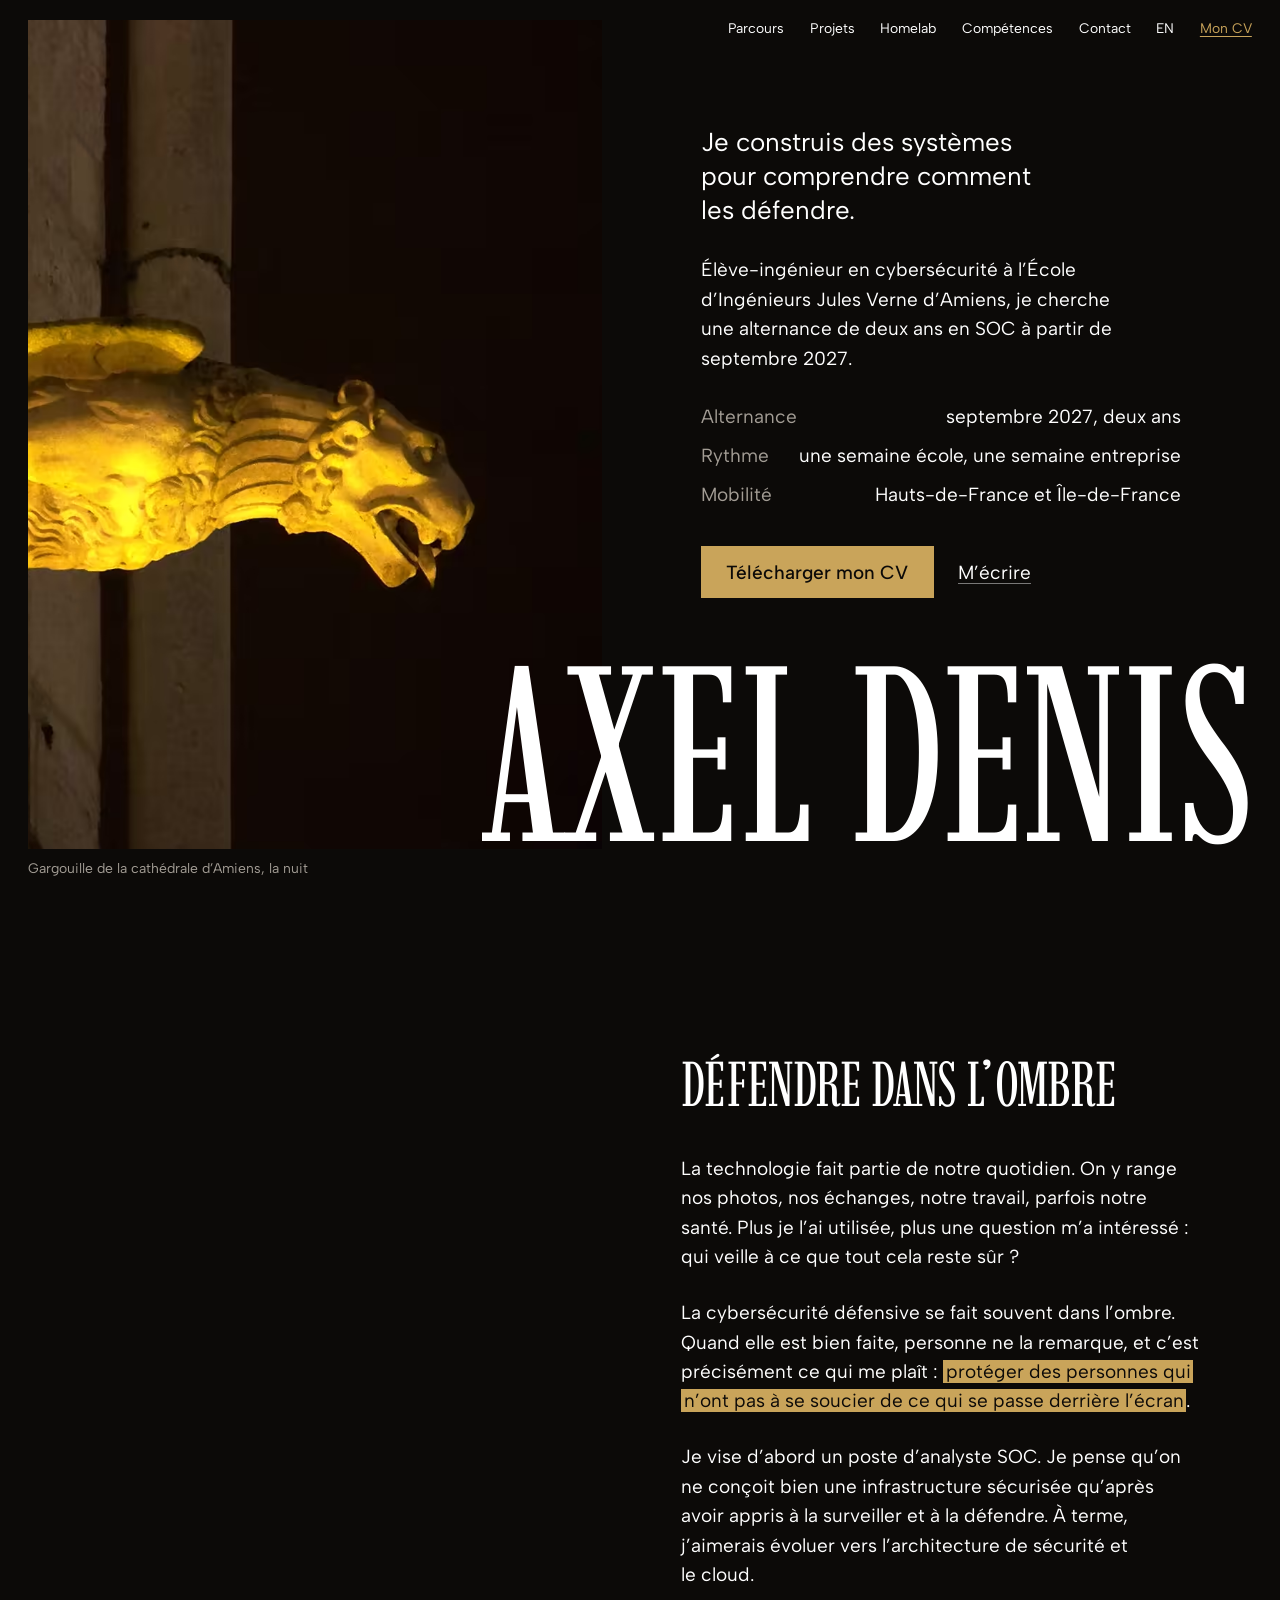
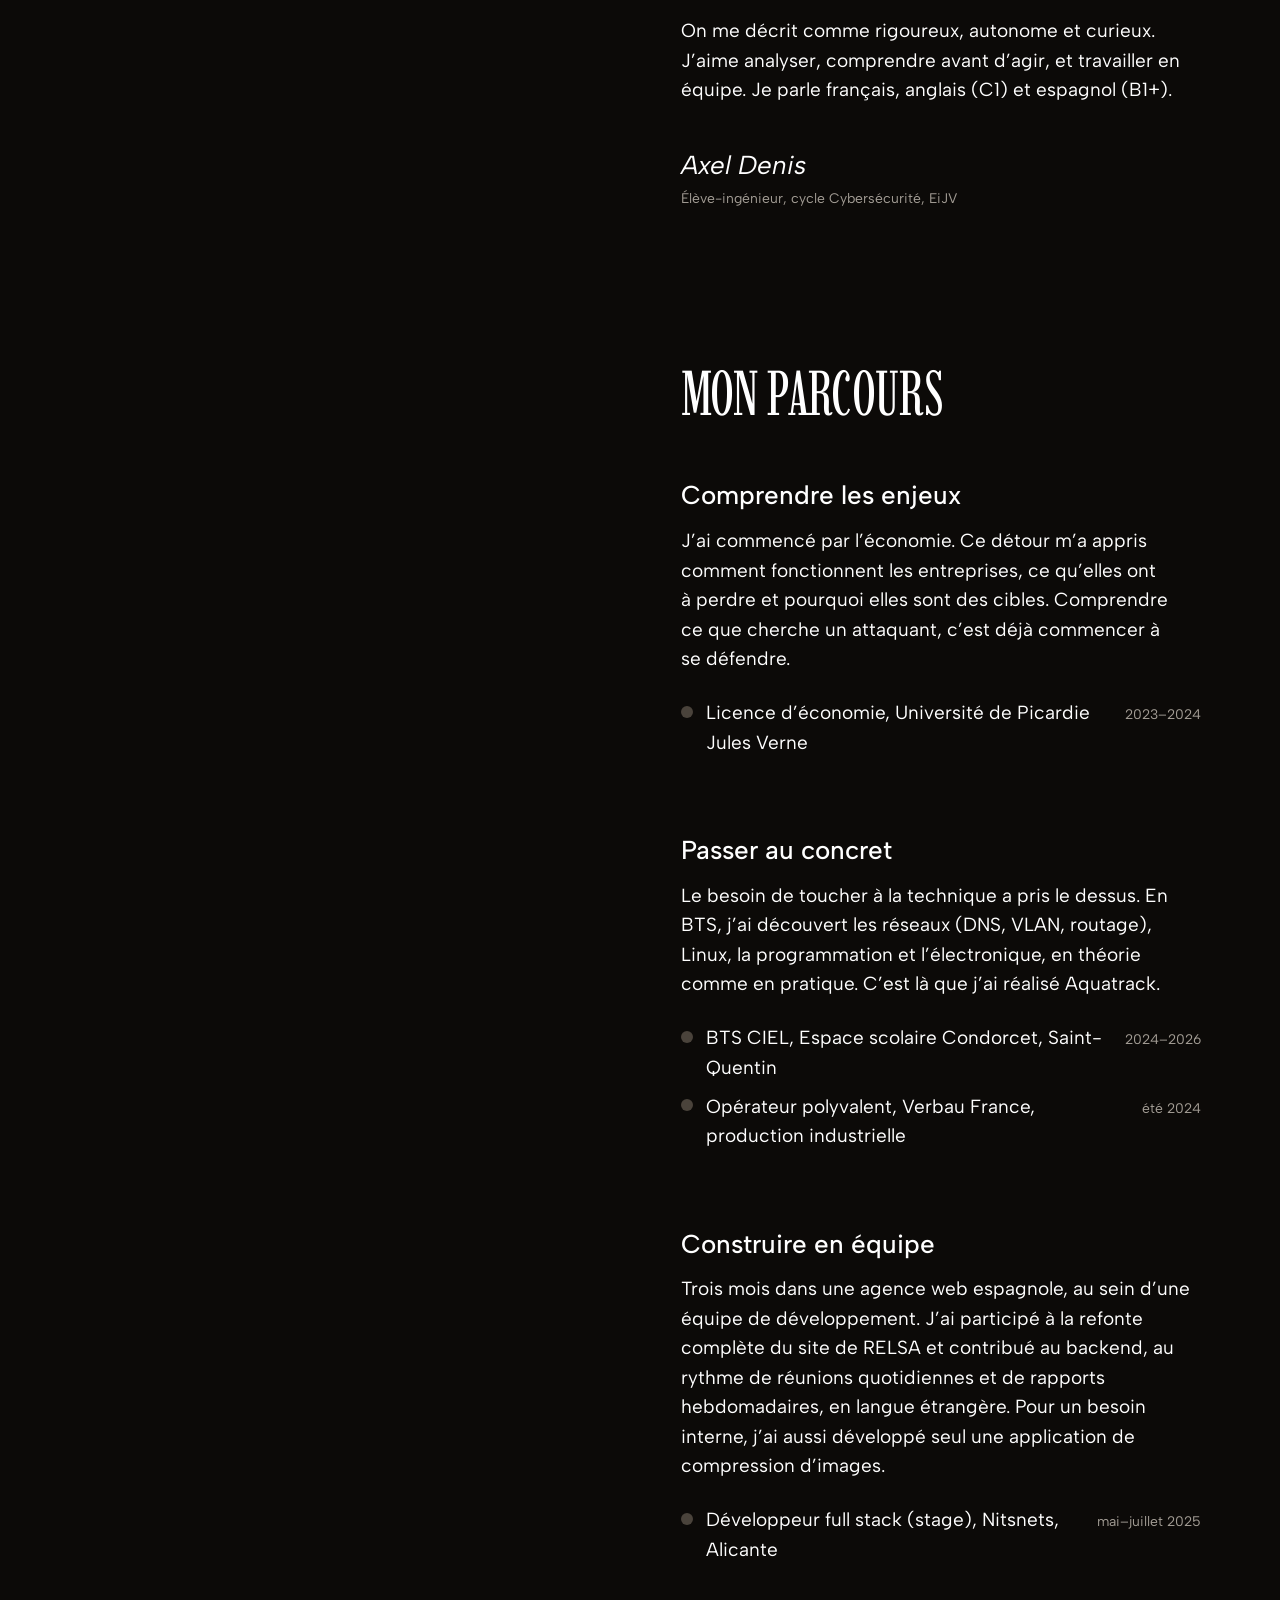
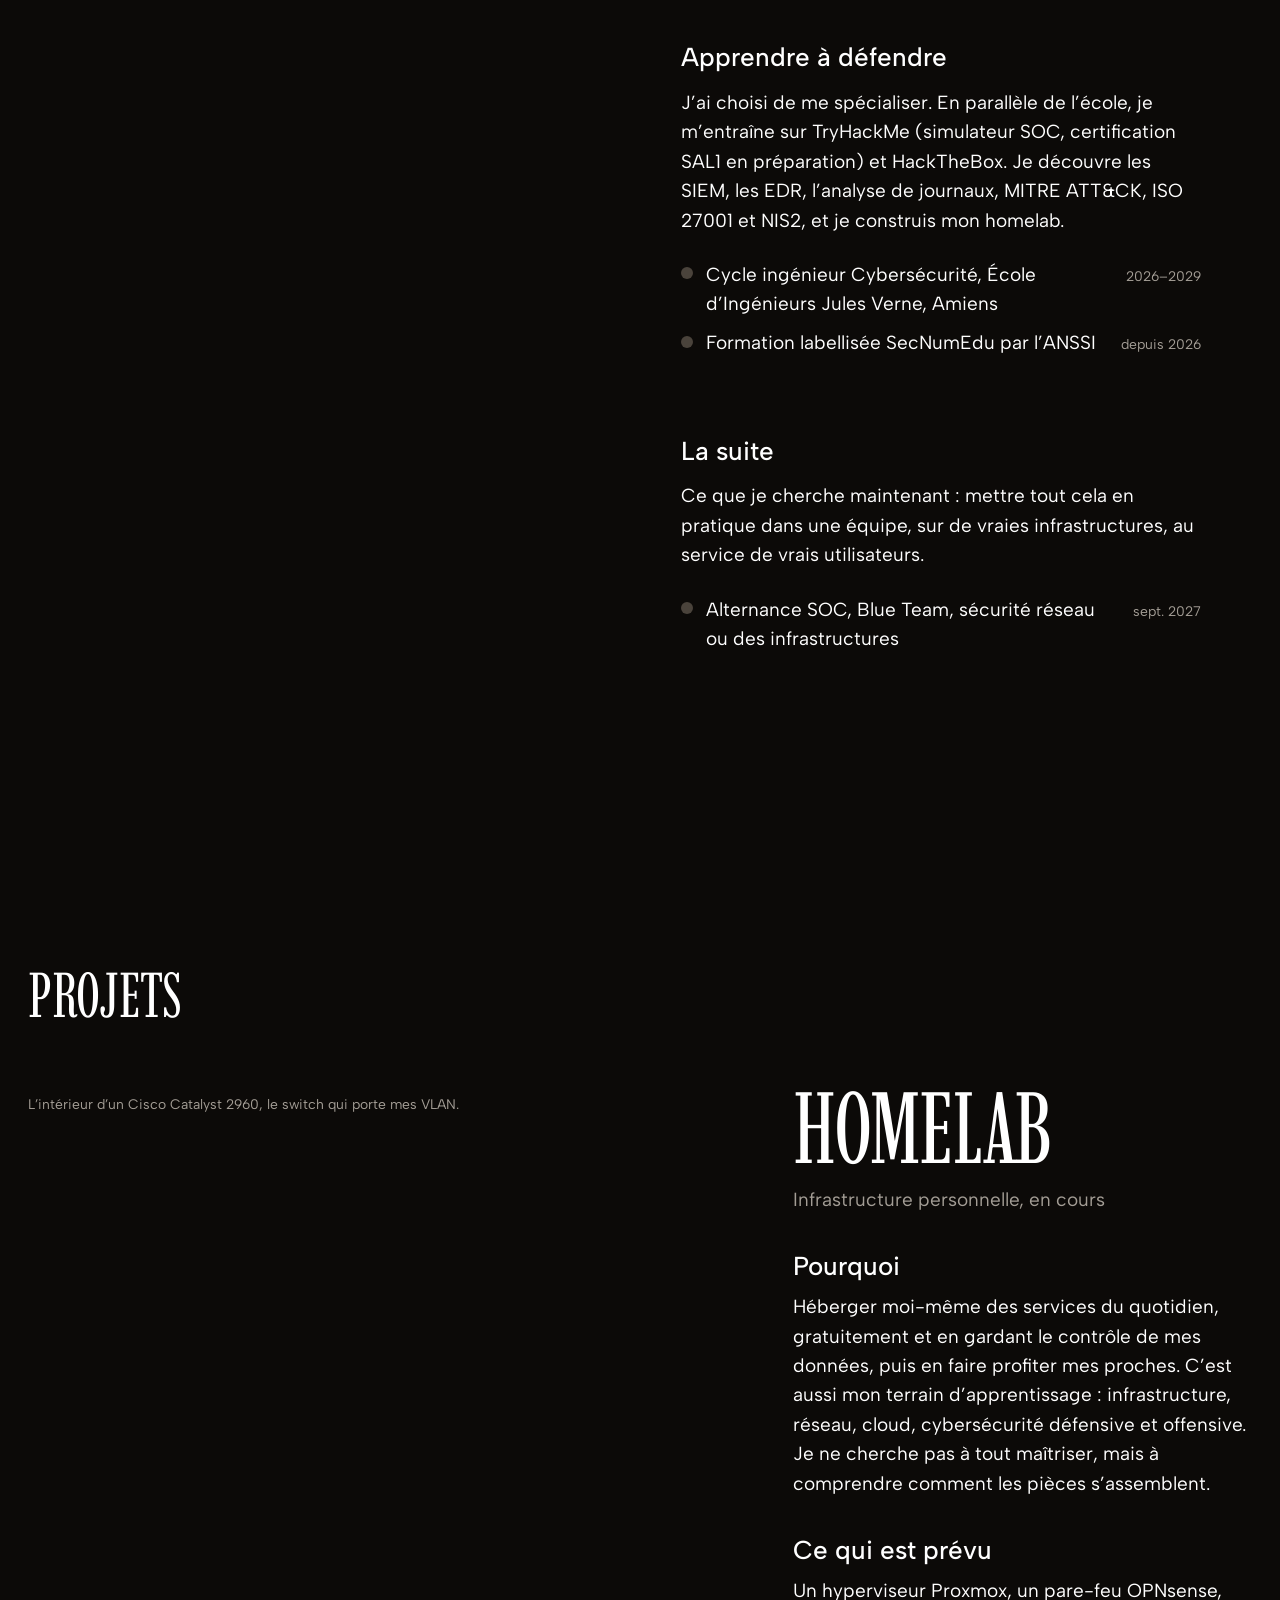
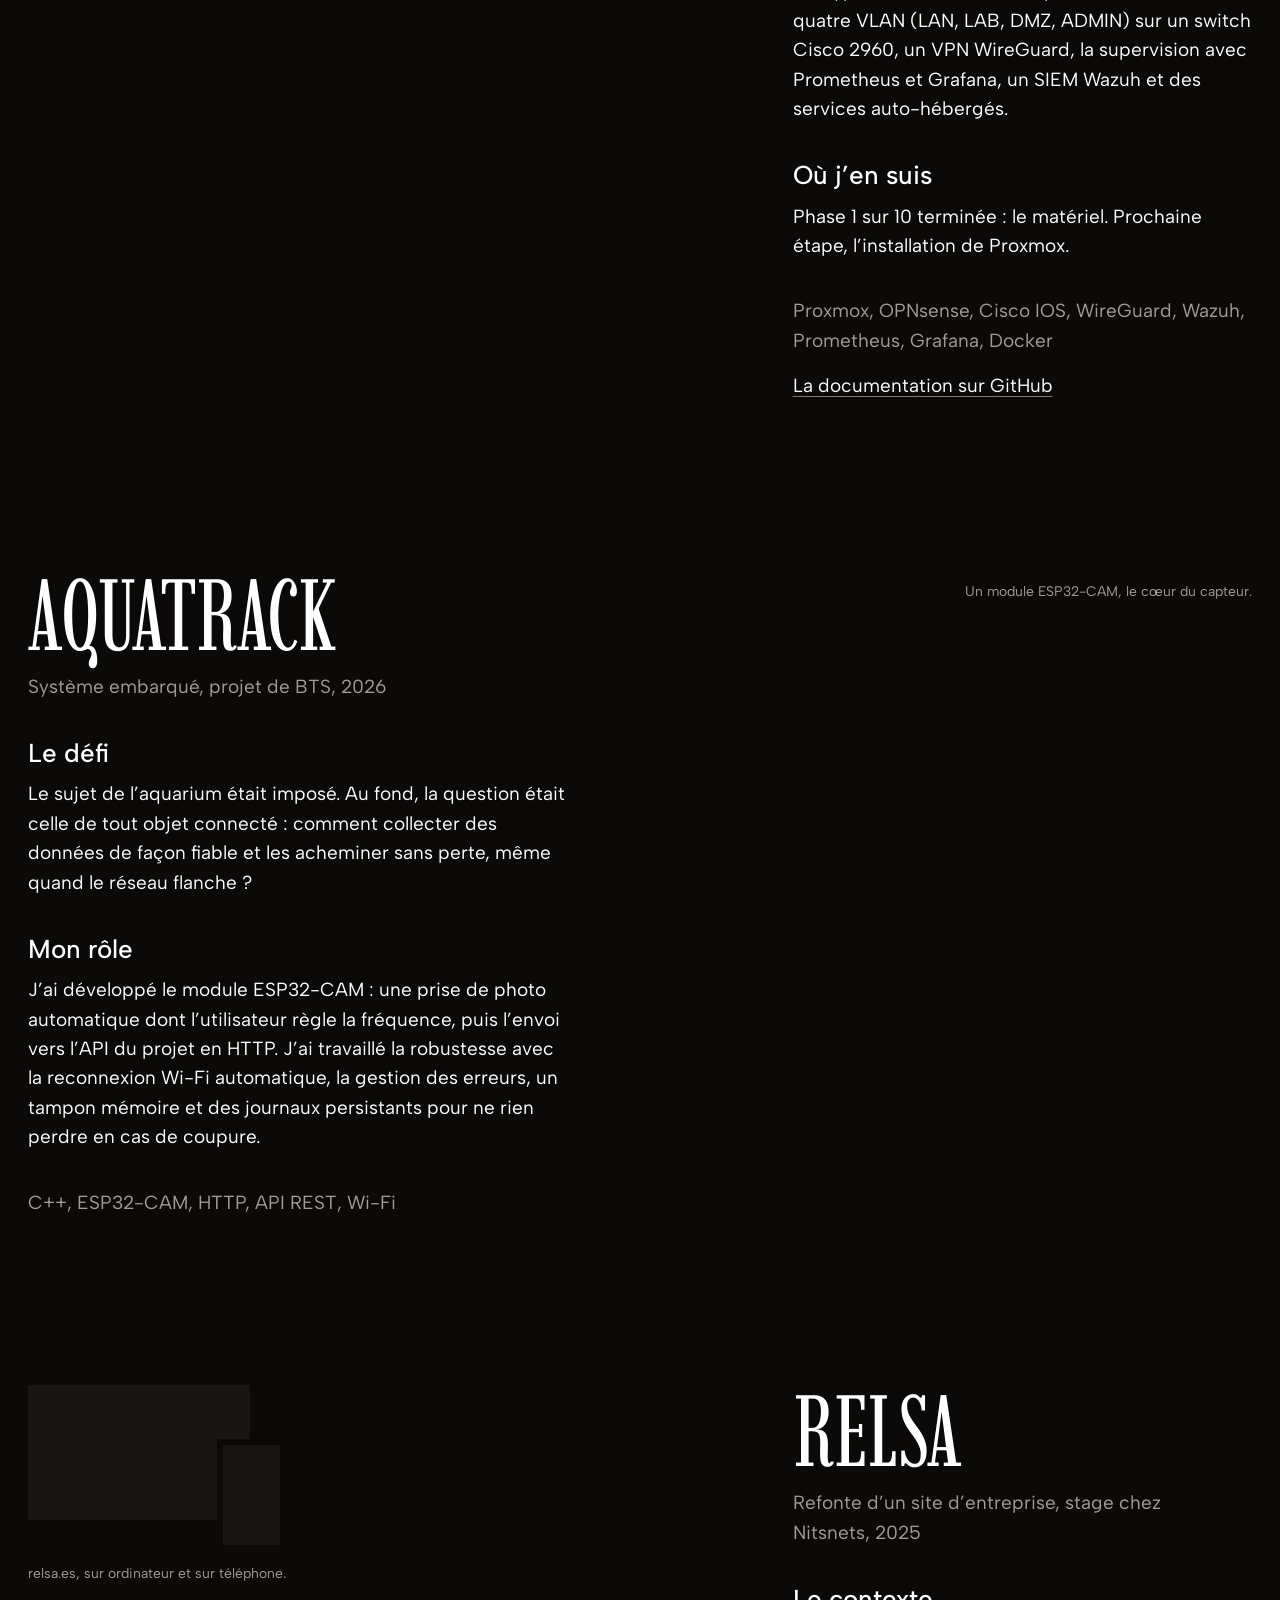
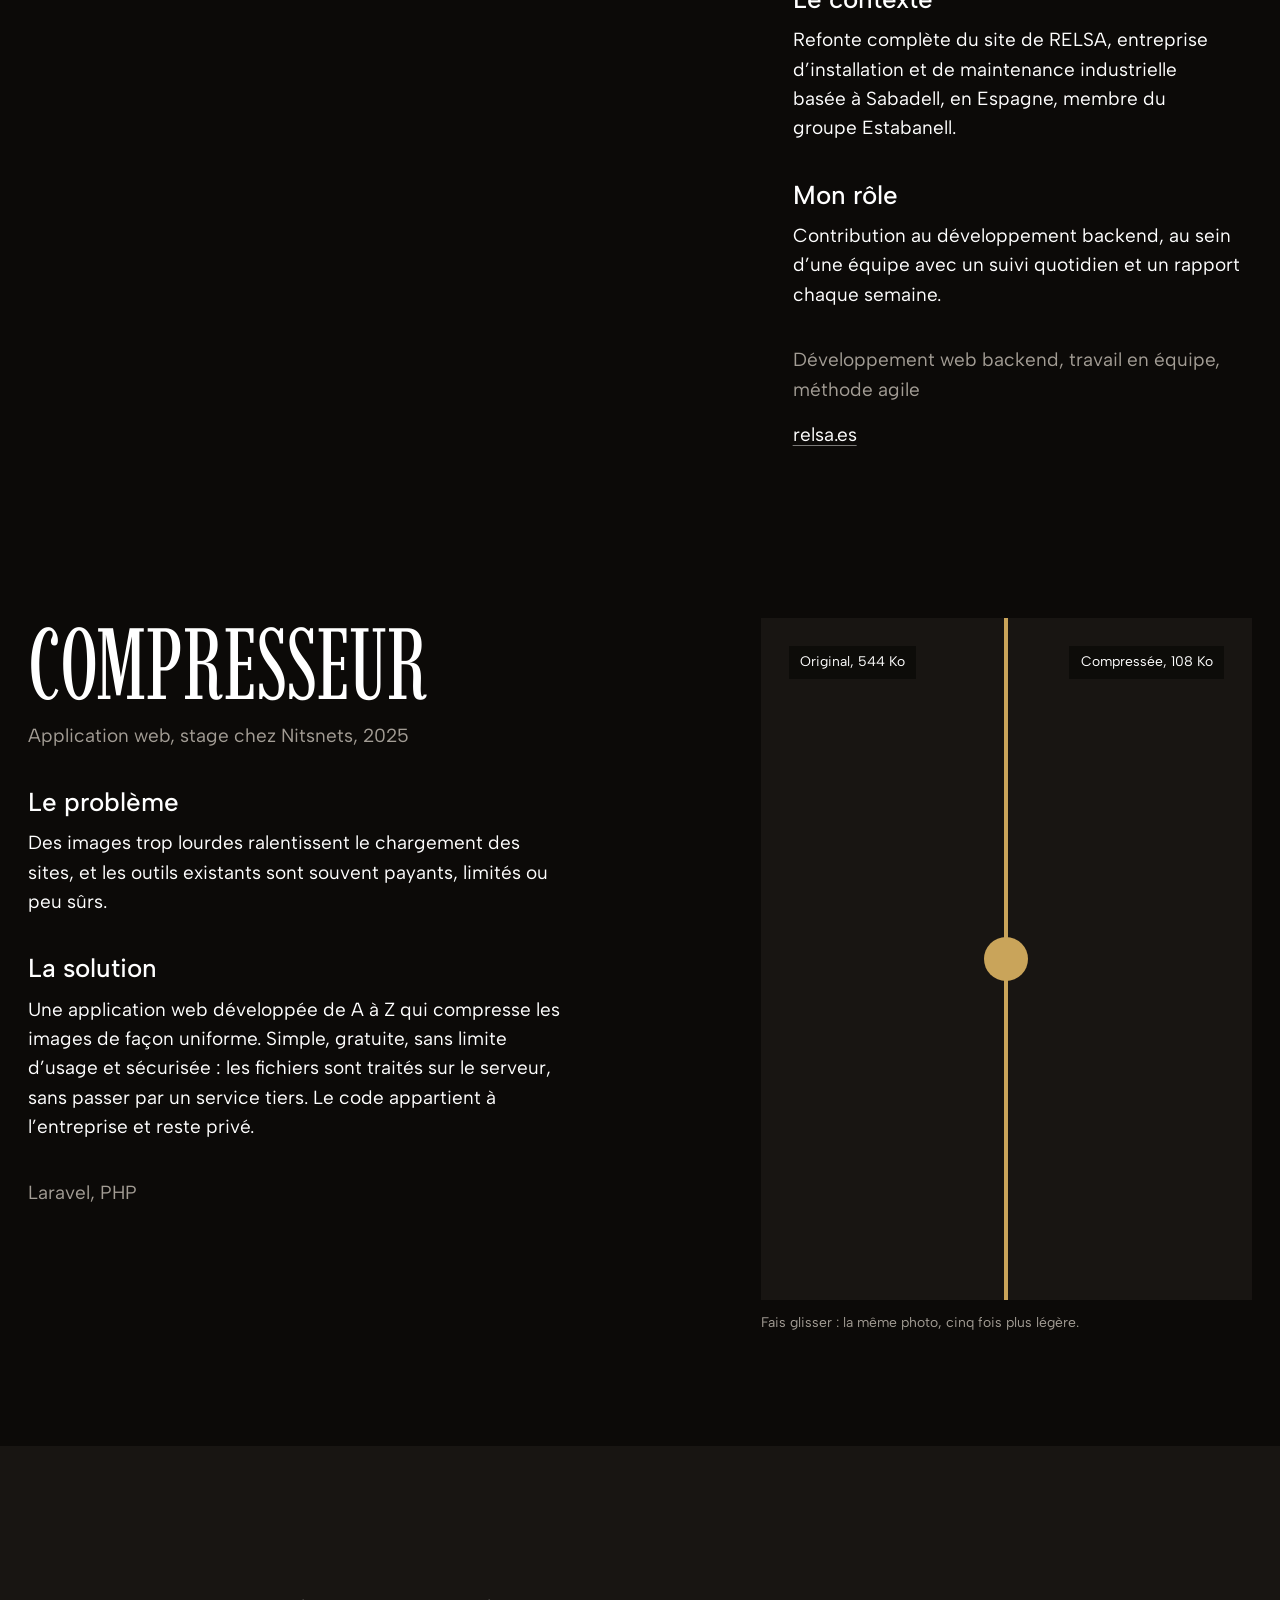
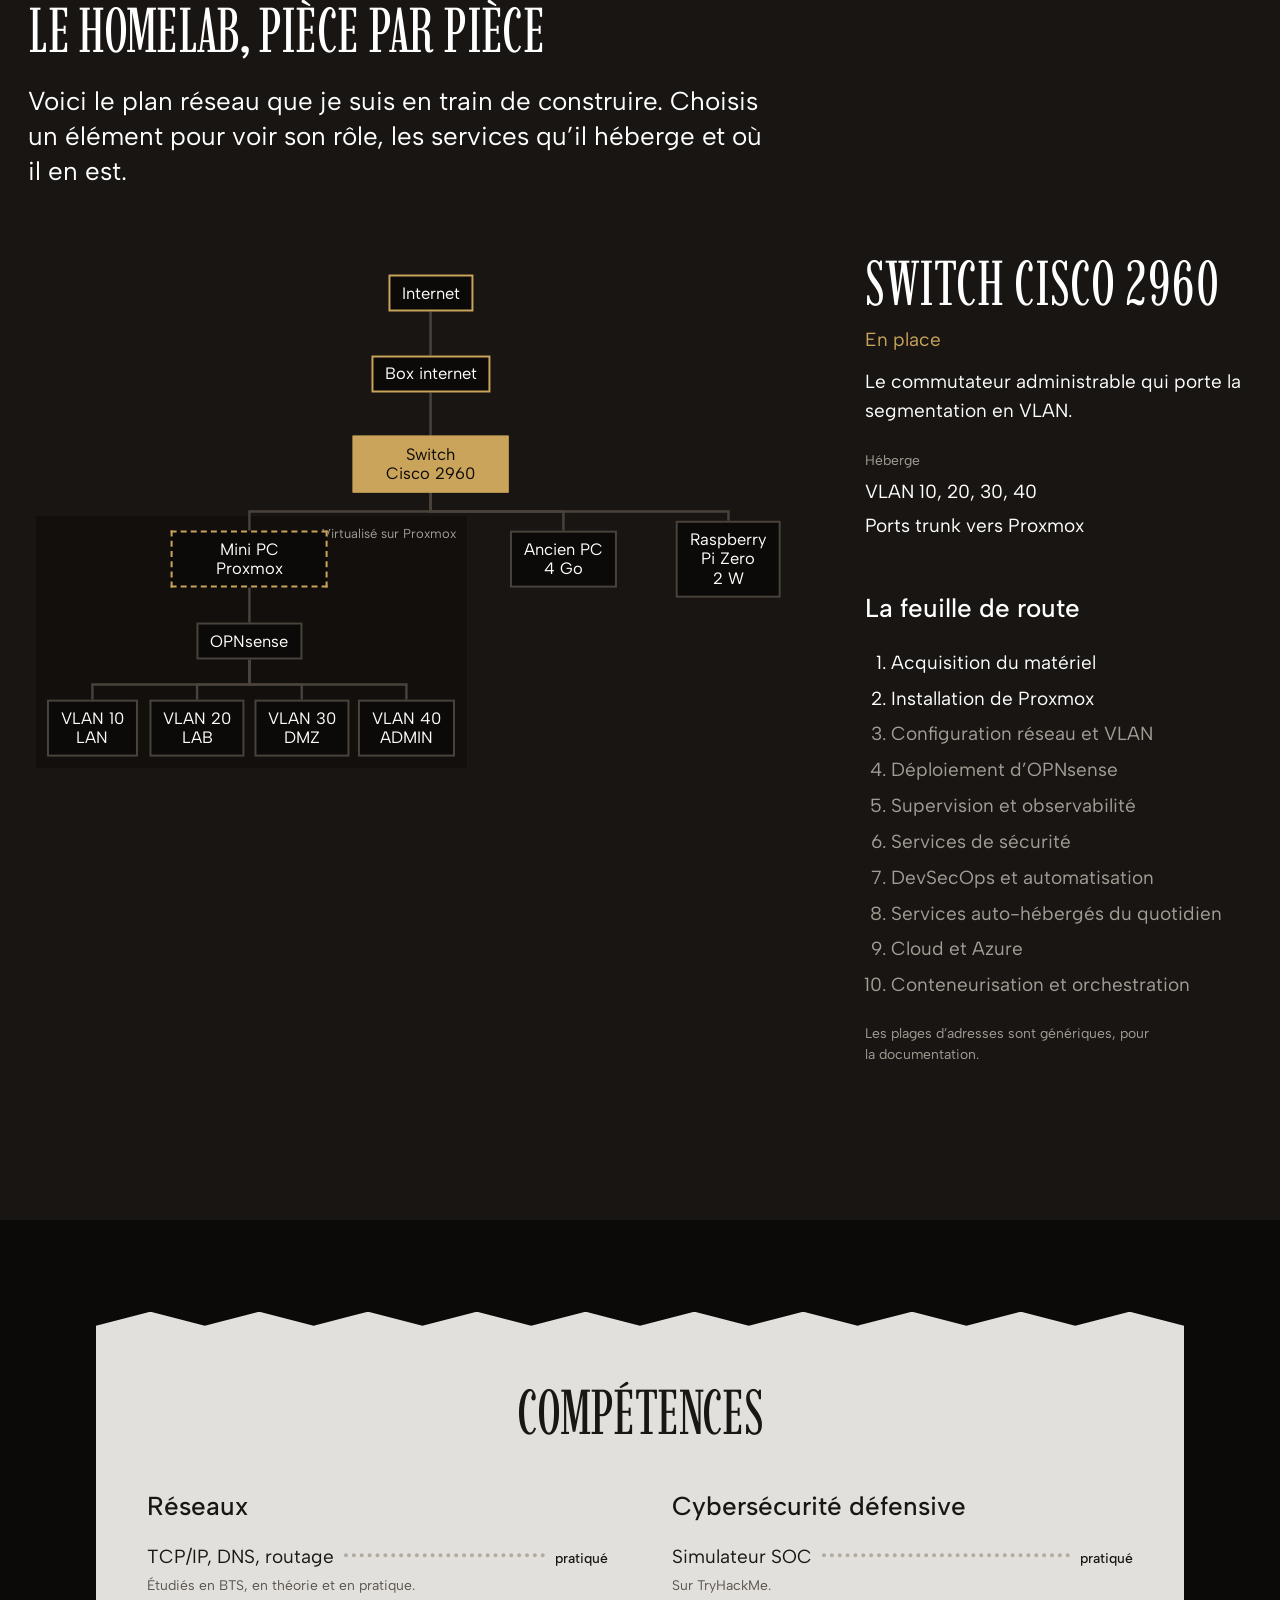
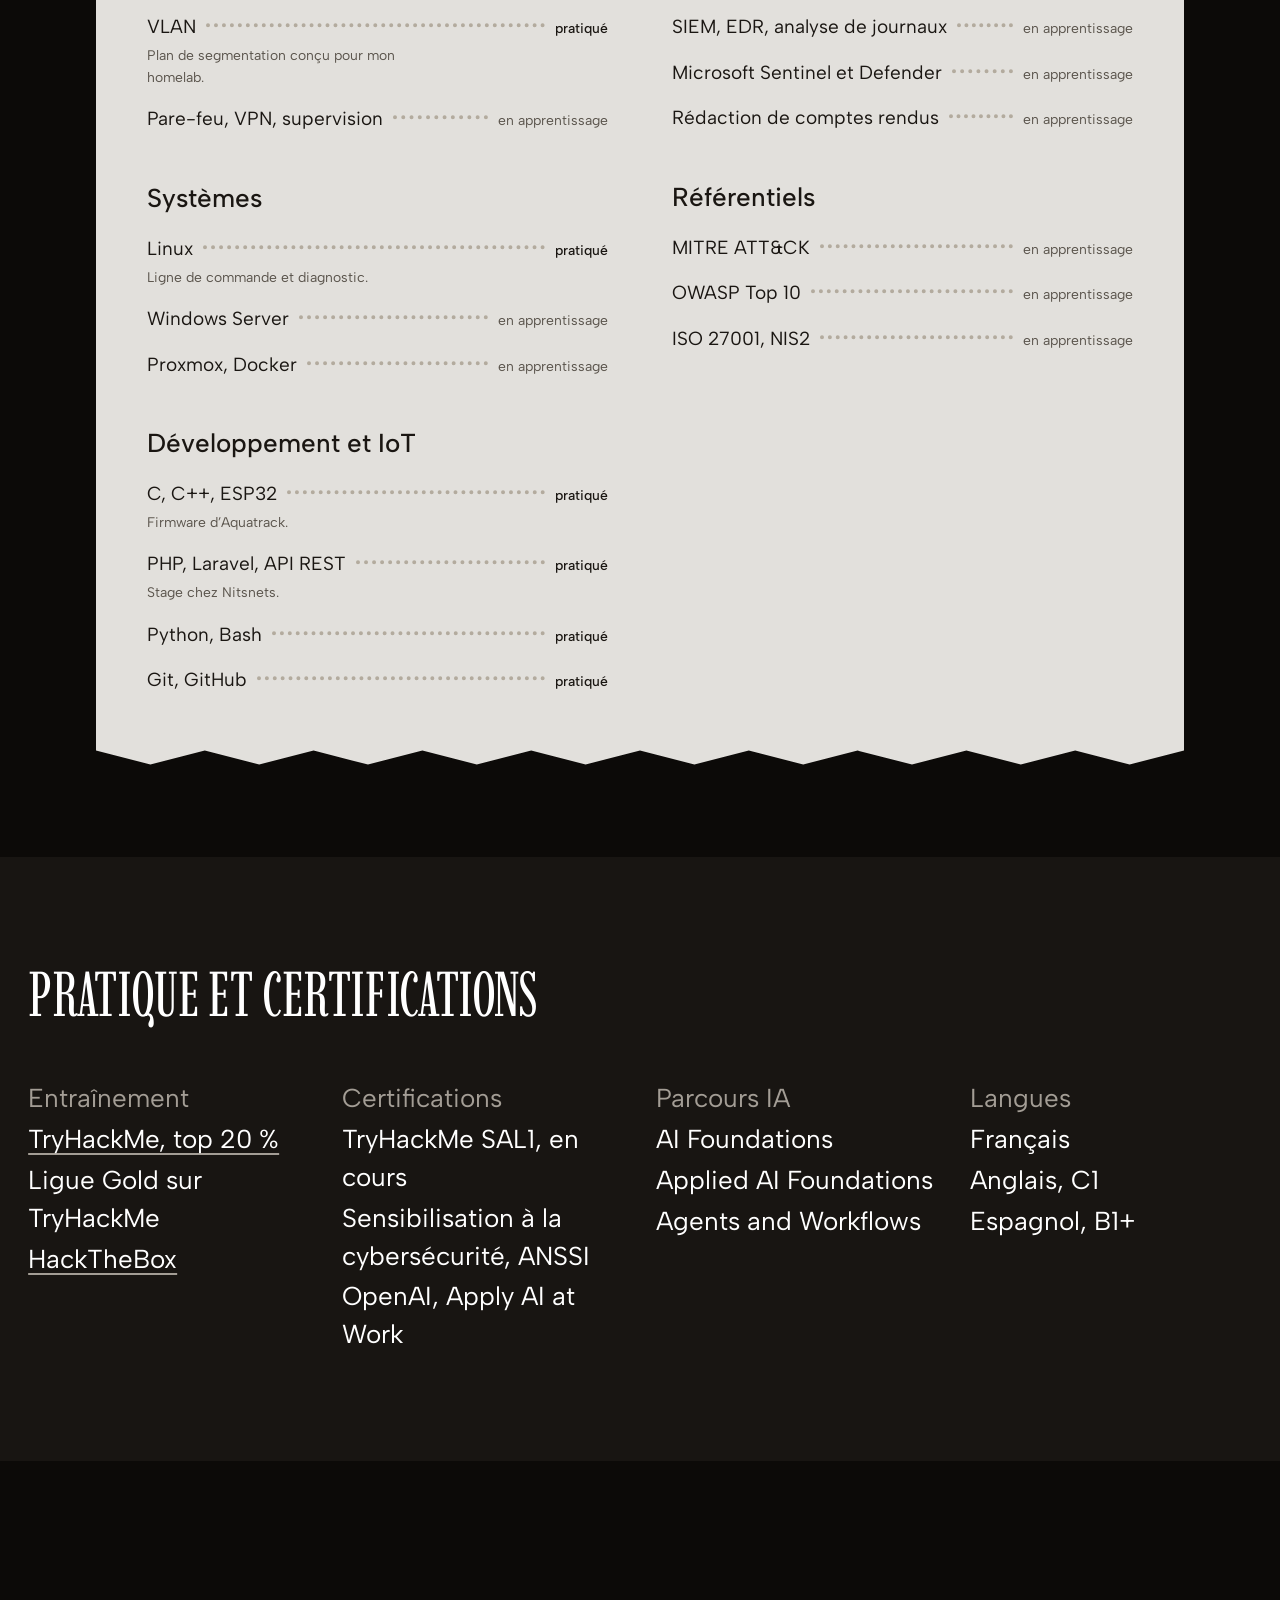
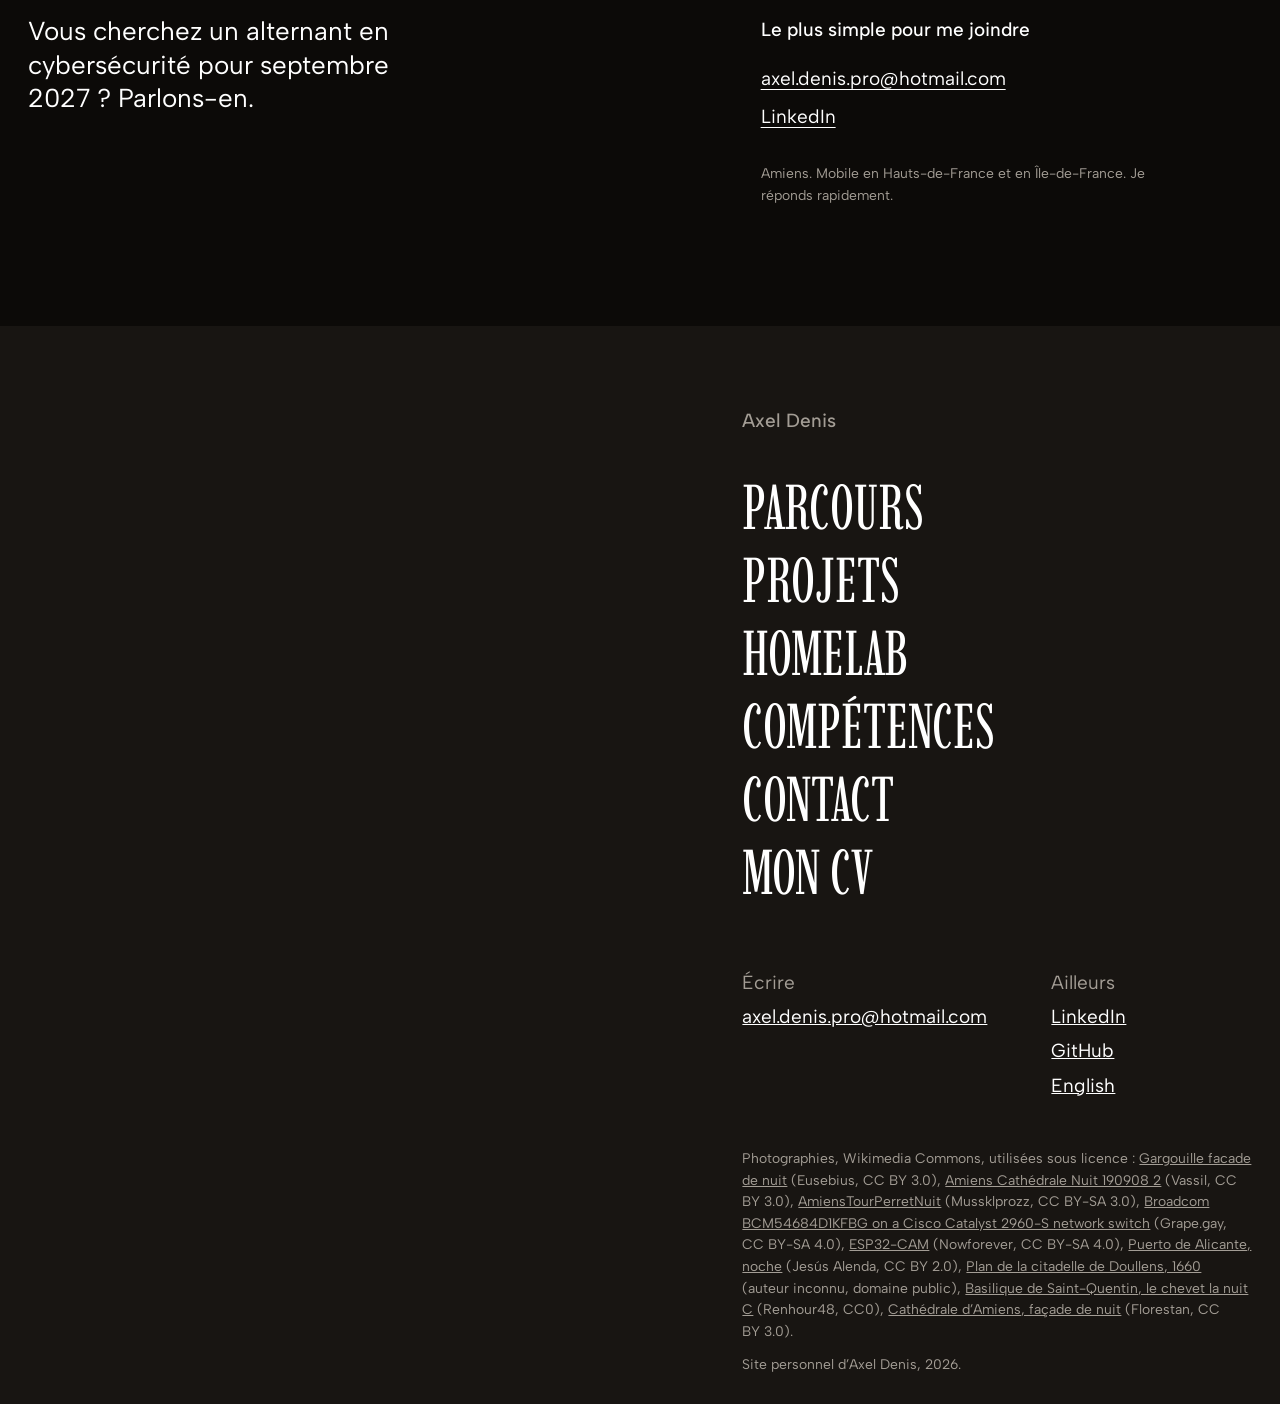
==== commit 05245079: "Lot technique : AVIF/WebP, polices locales, CSP, 404, sitemap Photos servies en AVIF puis WebP avec " ====
--- a/index.html
+++ b/index.html
@@ -6,6 +6,8 @@
 <title>Axel Denis, élève-ingénieur en cybersécurité</title>
 <meta name="description" content="Élève-ingénieur en cybersécurité à l’EiJV (Amiens). Je recherche une alternance de deux ans en SOC, sécurité réseau ou des infrastructures dès septembre 2027.">
 <meta name="theme-color" content="#0c0a08">
+<meta http-equiv="Content-Security-Policy" content="default-src 'self'; script-src 'self' 'sha256-Du+OJKJSbdUgz5nrHeWWINvez6XKDDU/tyj/5c2uvwo='; style-src 'self'; style-src-attr 'unsafe-inline'; img-src 'self' data:; font-src 'self'; object-src 'none'; base-uri 'self'; form-action 'none'">
+<meta name="referrer" content="strict-origin-when-cross-origin">
 <link rel="canonical" href="https://axeldenis.me/">
 <link rel="alternate" hreflang="fr" href="https://axeldenis.me/">
 <link rel="alternate" hreflang="en" href="https://axeldenis.me/en/">
@@ -15,13 +17,17 @@
 <meta property="og:description" content="Élève-ingénieur en cybersécurité à l’EiJV (Amiens). Je recherche une alternance de deux ans en SOC, sécurité réseau ou des infrastructures dès septembre 2027.">
 <meta property="og:url" content="https://axeldenis.me/">
 <meta property="og:locale" content="fr_FR">
-<meta property="og:image" content="https://axeldenis.me/assets/gargouille.jpg">
+<meta property="og:image" content="https://axeldenis.me/assets/share-fr.jpg">
+<meta property="og:image:width" content="1200">
+<meta property="og:image:height" content="630">
+<meta name="twitter:card" content="summary_large_image">
 <link rel="icon" href="assets/favicon.svg" type="image/svg+xml">
-<link rel="preconnect" href="https://fonts.googleapis.com">
-<link rel="preconnect" href="https://fonts.gstatic.com" crossorigin>
-<link href="https://fonts.googleapis.com/css2?family=Albert+Sans:ital,wght@0,400;0,500;1,400&family=Imbue:wght@400&display=swap" rel="stylesheet">
-<link rel="stylesheet" href="styles.css?v=e5c9c73a">
+<link rel="apple-touch-icon" href="assets/apple-touch-icon.png">
+<link rel="preload" href="assets/fonts/albert-sans.woff2" as="font" type="font/woff2" crossorigin>
+<link rel="preload" href="assets/fonts/imbue.woff2" as="font" type="font/woff2" crossorigin>
+<link rel="stylesheet" href="styles.css?v=f3c27875">
 <script>document.documentElement.classList.add('js')</script>
+<script type="application/ld+json">{"@context":"https://schema.org","@type":"Person","name":"Axel Denis","url":"https://axeldenis.me/","jobTitle":"Élève-ingénieur, cycle Cybersécurité, EiJV","description":"Élève-ingénieur en cybersécurité à l’EiJV (Amiens). Je recherche une alternance de deux ans en SOC, sécurité réseau ou des infrastructures dès septembre 2027.","email":"mailto:axel.denis.pro@hotmail.com","address":{"@type":"PostalAddress","addressLocality":"Amiens","addressCountry":"FR"},"alumniOf":"École d’Ingénieurs Jules Verne","knowsLanguage":["fr","en","es"],"sameAs":["https://www.linkedin.com/in/axel-denis-b68523292","https://github.com/Audrax42","https://tryhackme.com/p/axel802401"]}</script>
 </head>
 <body>
 <a class="skip" href="#main">Aller au contenu</a>
@@ -42,17 +48,17 @@
 <div class="split" id="top">
   <div class="stage" aria-hidden="false">
     <div class="stage__inner"><figure class="stage__frame is-active" data-scene="gargouille" data-caption="Gargouille de la cathédrale d’Amiens, la nuit">
-        <img src="assets/gargouille.jpg" width="1600" height="1163" alt="Gargouille de la cathédrale d’Amiens, la nuit" style="object-position:64% 50%" decoding="async">
+        <picture><source srcset="assets/gargouille.avif" type="image/avif"><source srcset="assets/gargouille.webp" type="image/webp"><img src="assets/gargouille.jpg" width="1600" height="1163" alt="Gargouille de la cathédrale d’Amiens, la nuit" style="object-position:64% 50%" fetchpriority="high" decoding="async"></picture>
       </figure><figure class="stage__frame" data-scene="portail" data-caption="Portail de la cathédrale d’Amiens, la nuit">
-        <img src="assets/cathedrale-portail.jpg" width="1200" height="1668" alt="Portail de la cathédrale d’Amiens, la nuit" style="object-position:50% 40%" loading="lazy" decoding="async">
+        <picture><source srcset="assets/cathedrale-portail.avif" type="image/avif"><source srcset="assets/cathedrale-portail.webp" type="image/webp"><img src="assets/cathedrale-portail.jpg" width="1200" height="1668" alt="Portail de la cathédrale d’Amiens, la nuit" style="object-position:50% 40%" loading="lazy" decoding="async"></picture>
       </figure><figure class="stage__frame" data-scene="tour" data-caption="La tour Perret d’Amiens, la nuit">
-        <img src="assets/tour-perret-nuit.jpg" width="1200" height="1775" alt="La tour Perret d’Amiens, la nuit" style="object-position:50% 35%" loading="lazy" decoding="async">
+        <picture><source srcset="assets/tour-perret-nuit.avif" type="image/avif"><source srcset="assets/tour-perret-nuit.webp" type="image/webp"><img src="assets/tour-perret-nuit.jpg" width="1200" height="1775" alt="La tour Perret d’Amiens, la nuit" style="object-position:50% 35%" loading="lazy" decoding="async"></picture>
       </figure><figure class="stage__frame" data-scene="veille" data-caption="Saint-Quentin la nuit, vue depuis la galerie de la basilique">
-        <img src="assets/saint-quentin-nuit.jpg" width="1600" height="1067" alt="Saint-Quentin la nuit, vue depuis la galerie de la basilique" style="object-position:38% 50%" loading="lazy" decoding="async">
+        <picture><source srcset="assets/saint-quentin-nuit.avif" type="image/avif"><source srcset="assets/saint-quentin-nuit.webp" type="image/webp"><img src="assets/saint-quentin-nuit.jpg" width="1600" height="1067" alt="Saint-Quentin la nuit, vue depuis la galerie de la basilique" style="object-position:38% 50%" loading="lazy" decoding="async"></picture>
       </figure><figure class="stage__frame" data-scene="citadelle" data-caption="Plan de la citadelle de Doullens, 1660 : une défense en couches">
-        <img src="assets/citadelle-doullens-1660.jpg" width="1400" height="1547" alt="Plan de la citadelle de Doullens, 1660 : une défense en couches" style="object-position:50% 45%" loading="lazy" decoding="async">
+        <picture><source srcset="assets/citadelle-doullens-1660.avif" type="image/avif"><source srcset="assets/citadelle-doullens-1660.webp" type="image/webp"><img src="assets/citadelle-doullens-1660.jpg" width="1400" height="1547" alt="Plan de la citadelle de Doullens, 1660 : une défense en couches" style="object-position:50% 45%" loading="lazy" decoding="async"></picture>
       </figure><figure class="stage__frame" data-scene="alicante" data-caption="Le port d’Alicante et le château Santa Bárbara, la nuit">
-        <img src="assets/alicante-nuit.jpg" width="1600" height="1060" alt="Le port d’Alicante et le château Santa Bárbara, la nuit" style="object-position:14% 50%" loading="lazy" decoding="async">
+        <picture><source srcset="assets/alicante-nuit.avif" type="image/avif"><source srcset="assets/alicante-nuit.webp" type="image/webp"><img src="assets/alicante-nuit.jpg" width="1600" height="1060" alt="Le port d’Alicante et le château Santa Bárbara, la nuit" style="object-position:14% 50%" loading="lazy" decoding="async"></picture>
       </figure></div>
     <p class="stage__caption" aria-live="off">Gargouille de la cathédrale d’Amiens, la nuit</p>
   </div>
@@ -82,22 +88,22 @@
     <section class="path" id="path" aria-labelledby="path-title">
       <h2 id="path-title" class="section-title">Mon parcours</h2>
       <div class="chapter" data-scene-trigger="tour">
-          <figure class="chapter__photo"><img src="assets/tour-perret-nuit.jpg" width="1200" height="1775" alt="La tour Perret d’Amiens, la nuit" style="object-position:50% 35%" loading="lazy" decoding="async"></figure>
+          <figure class="chapter__photo"><picture><source srcset="assets/tour-perret-nuit.avif" type="image/avif"><source srcset="assets/tour-perret-nuit.webp" type="image/webp"><img src="assets/tour-perret-nuit.jpg" width="1200" height="1775" alt="La tour Perret d’Amiens, la nuit" style="object-position:50% 35%" loading="lazy" decoding="async"></picture></figure>
           <h3 class="chapter__title">Comprendre les enjeux</h3>
           <p class="chapter__text">J’ai commencé par l’économie. Ce détour m’a appris comment fonctionnent les entreprises, ce qu’elles ont à perdre et pourquoi elles sont des cibles. Comprendre ce que cherche un attaquant, c’est déjà commencer à se défendre.</p>
           <ul class="rows"><li><span class="rows__name">Licence d’économie, Université de Picardie Jules Verne</span><span class="rows__value">2023–2024</span></li></ul>
         </div><div class="chapter" data-scene-trigger="veille">
-          <figure class="chapter__photo"><img src="assets/saint-quentin-nuit.jpg" width="1600" height="1067" alt="Saint-Quentin la nuit, vue depuis la galerie de la basilique" style="object-position:38% 50%" loading="lazy" decoding="async"></figure>
+          <figure class="chapter__photo"><picture><source srcset="assets/saint-quentin-nuit.avif" type="image/avif"><source srcset="assets/saint-quentin-nuit.webp" type="image/webp"><img src="assets/saint-quentin-nuit.jpg" width="1600" height="1067" alt="Saint-Quentin la nuit, vue depuis la galerie de la basilique" style="object-position:38% 50%" loading="lazy" decoding="async"></picture></figure>
           <h3 class="chapter__title">Passer au concret</h3>
           <p class="chapter__text">Le besoin de toucher à la technique a pris le dessus. En BTS, j’ai découvert les réseaux (DNS, VLAN, routage), Linux, la programmation et l’électronique, en théorie comme en pratique. C’est là que j’ai réalisé Aquatrack.</p>
           <ul class="rows"><li><span class="rows__name">BTS CIEL, Espace scolaire Condorcet, Saint-Quentin</span><span class="rows__value">2024–2026</span></li><li><span class="rows__name">Opérateur polyvalent, Verbau France, production industrielle</span><span class="rows__value">été 2024</span></li></ul>
         </div><div class="chapter" data-scene-trigger="alicante">
-          <figure class="chapter__photo"><img src="assets/alicante-nuit.jpg" width="1600" height="1060" alt="Le port d’Alicante et le château Santa Bárbara, la nuit" style="object-position:14% 50%" loading="lazy" decoding="async"></figure>
+          <figure class="chapter__photo"><picture><source srcset="assets/alicante-nuit.avif" type="image/avif"><source srcset="assets/alicante-nuit.webp" type="image/webp"><img src="assets/alicante-nuit.jpg" width="1600" height="1060" alt="Le port d’Alicante et le château Santa Bárbara, la nuit" style="object-position:14% 50%" loading="lazy" decoding="async"></picture></figure>
           <h3 class="chapter__title">Construire en équipe</h3>
           <p class="chapter__text">Trois mois dans une agence web espagnole, au sein d’une équipe de développement. J’ai participé à la refonte complète du site de RELSA et contribué au backend, au rythme de réunions quotidiennes et de rapports hebdomadaires, en langue étrangère. Pour un besoin interne, j’ai aussi développé seul une application de compression d’images.</p>
           <ul class="rows"><li><span class="rows__name">Développeur full stack (stage), Nitsnets, Alicante</span><span class="rows__value">mai–juillet 2025</span></li></ul>
         </div><div class="chapter" data-scene-trigger="citadelle">
-          <figure class="chapter__photo"><img src="assets/citadelle-doullens-1660.jpg" width="1400" height="1547" alt="Plan de la citadelle de Doullens, 1660 : une défense en couches" style="object-position:50% 45%" loading="lazy" decoding="async"></figure>
+          <figure class="chapter__photo"><picture><source srcset="assets/citadelle-doullens-1660.avif" type="image/avif"><source srcset="assets/citadelle-doullens-1660.webp" type="image/webp"><img src="assets/citadelle-doullens-1660.jpg" width="1400" height="1547" alt="Plan de la citadelle de Doullens, 1660 : une défense en couches" style="object-position:50% 45%" loading="lazy" decoding="async"></picture></figure>
           <h3 class="chapter__title">Apprendre à défendre</h3>
           <p class="chapter__text">J’ai choisi de me spécialiser. En parallèle de l’école, je m’entraîne sur TryHackMe (simulateur SOC, certification SAL1 en préparation) et HackTheBox. Je découvre les SIEM, les EDR, l’analyse de journaux, MITRE ATT&amp;CK, ISO 27001 et NIS2, et je construis mon homelab.</p>
           <ul class="rows"><li><span class="rows__name">Cycle ingénieur Cybersécurité, École d’Ingénieurs Jules Verne, Amiens</span><span class="rows__value">2026–2029</span></li><li><span class="rows__name">Formation labellisée SecNumEdu par l’ANSSI</span><span class="rows__value">depuis 2026</span></li></ul>
@@ -114,7 +120,7 @@
 <section class="work" id="work" aria-labelledby="work-title">
   <h2 id="work-title" class="section-title work__title">Projets</h2>
   <article class="project project--photo" id="project-homelab" aria-labelledby="t-homelab">
-        <div class="project__media"><figure class="shot"><img src="assets/cisco-2960.jpg" width="1600" height="1200" alt="Carte électronique d’un switch Cisco Catalyst 2960, puces Broadcom en gros plan" loading="lazy" decoding="async"><figcaption>L’intérieur d’un Cisco Catalyst 2960, le switch qui porte mes VLAN.</figcaption></figure></div>
+        <div class="project__media"><figure class="shot"><picture><source srcset="assets/cisco-2960.avif" type="image/avif"><source srcset="assets/cisco-2960.webp" type="image/webp"><img src="assets/cisco-2960.jpg" width="1600" height="1200" alt="Carte électronique d’un switch Cisco Catalyst 2960, puces Broadcom en gros plan" loading="lazy" decoding="async"></picture><figcaption>L’intérieur d’un Cisco Catalyst 2960, le switch qui porte mes VLAN.</figcaption></figure></div>
         <div class="project__text">
           <h3 class="project__title" id="t-homelab">Homelab</h3>
           <p class="project__discipline">Infrastructure personnelle, en cours</p>
@@ -123,7 +129,7 @@
           <a class="link" href="https://github.com/Audrax42/homelab" rel="noopener">La documentation sur GitHub</a>
         </div>
       </article><article class="project project--photo project--tall" id="project-aquatrack" aria-labelledby="t-aquatrack">
-        <div class="project__media"><figure class="shot"><img src="assets/esp32-cam.jpg" width="1000" height="1312" alt="Module ESP32-CAM vu de face, avec sa caméra et son lecteur de carte" loading="lazy" decoding="async"><figcaption>Un module ESP32-CAM, le cœur du capteur.</figcaption></figure></div>
+        <div class="project__media"><figure class="shot"><picture><source srcset="assets/esp32-cam.avif" type="image/avif"><source srcset="assets/esp32-cam.webp" type="image/webp"><img src="assets/esp32-cam.jpg" width="1000" height="1312" alt="Module ESP32-CAM vu de face, avec sa caméra et son lecteur de carte" loading="lazy" decoding="async"></picture><figcaption>Un module ESP32-CAM, le cœur du capteur.</figcaption></figure></div>
         <div class="project__text">
           <h3 class="project__title" id="t-aquatrack">Aquatrack</h3>
           <p class="project__discipline">Système embarqué, projet de BTS, 2026</p>
@@ -134,8 +140,8 @@
       </article><article class="project project--devices" id="project-relsa" aria-labelledby="t-relsa">
         <div class="project__media"><figure class="shot shot--devices">
       <div class="devices">
-        <img class="devices__desktop" src="assets/relsa-desktop.jpg" width="1280" height="779" alt="Page d’accueil de relsa.es sur ordinateur" loading="lazy" decoding="async">
-        <img class="devices__phone" src="assets/relsa-mobile.jpg" width="560" height="969" alt="Page d’accueil de relsa.es sur téléphone" loading="lazy" decoding="async">
+        <picture><source srcset="assets/relsa-desktop.avif" type="image/avif"><source srcset="assets/relsa-desktop.webp" type="image/webp"><img class="devices__desktop" src="assets/relsa-desktop.jpg" width="1280" height="779" alt="Page d’accueil de relsa.es sur ordinateur" loading="lazy" decoding="async"></picture>
+        <picture><source srcset="assets/relsa-mobile.avif" type="image/avif"><source srcset="assets/relsa-mobile.webp" type="image/webp"><img class="devices__phone" src="assets/relsa-mobile.jpg" width="560" height="969" alt="Page d’accueil de relsa.es sur téléphone" loading="lazy" decoding="async"></picture>
       </div>
       <figcaption>relsa.es, sur ordinateur et sur téléphone.</figcaption>
     </figure></div>
@@ -298,7 +304,7 @@
 </main>
 
 <footer class="foot">
-  <figure class="foot__photo"><img src="assets/cathedrale-facade.jpg" width="1600" height="1190" alt="La façade de la cathédrale d’Amiens, la nuit" style="object-position:50% 40%" loading="lazy" decoding="async"></figure>
+  <figure class="foot__photo"><picture><source srcset="assets/cathedrale-facade.avif" type="image/avif"><source srcset="assets/cathedrale-facade.webp" type="image/webp"><img src="assets/cathedrale-facade.jpg" width="1600" height="1190" alt="La façade de la cathédrale d’Amiens, la nuit" style="object-position:50% 40%" loading="lazy" decoding="async"></picture></figure>
   <div class="foot__side">
     <p class="foot__mark">Axel Denis</p>
     <ul class="foot__menu">
--- a/styles.css
+++ b/styles.css
@@ -1,6 +1,11 @@
 /* Axel Denis, portfolio.
    Direction "split stage" (taste skill, seed 1309929159): warm black, gold, Imbue and Albert Sans.
    The left half holds the night watchers of Amiens; the right half tells the story. */
+
+/* Typefaces, served from this domain (SIL Open Font Licence). */
+@font-face { font-family: 'Albert Sans'; font-style: normal; font-weight: 400 500; font-display: swap; src: url('assets/fonts/albert-sans.woff2') format('woff2'); }
+@font-face { font-family: 'Albert Sans'; font-style: italic; font-weight: 400; font-display: swap; src: url('assets/fonts/albert-sans-italic.woff2') format('woff2'); }
+@font-face { font-family: 'Imbue'; font-style: normal; font-weight: 400; font-display: swap; src: url('assets/fonts/imbue.woff2') format('woff2'); }
 
 :root {
   --bg: #0c0a08;
@@ -44,6 +49,7 @@
 h1, h2, h3, h4, p, figure, ul, ol, dl, dd { margin: 0; }
 ul, ol { padding: 0; list-style: none; }
 img, svg { display: block; max-width: 100%; }
+picture { display: contents; }
 img { height: auto; background: var(--surface); }
 button { font: inherit; color: inherit; background: none; border: 0; padding: 0; cursor: pointer; }
 a { color: inherit; }
@@ -257,6 +263,10 @@
 .foot__label { color: var(--muted); }
 .foot__credits { margin-top: auto; padding-top: 3rem; font-size: var(--step-small); color: var(--muted); max-width: 70ch; }
 .foot__legal { margin-top: 0.75rem; font-size: var(--step-small); color: var(--muted); }
+
+/* ---------- not found ---------- */
+.lost { min-height: 100svh; display: flex; flex-direction: column; justify-content: center; gap: 1.5rem; padding: var(--margin); max-width: 44rem; }
+.lost p:last-child { display: flex; flex-wrap: wrap; align-items: center; gap: 1.5rem; margin-top: 1rem; }
 
 /* ---------- motion (content stays visible without JavaScript) ---------- */
 @media (prefers-reduced-motion: no-preference) {
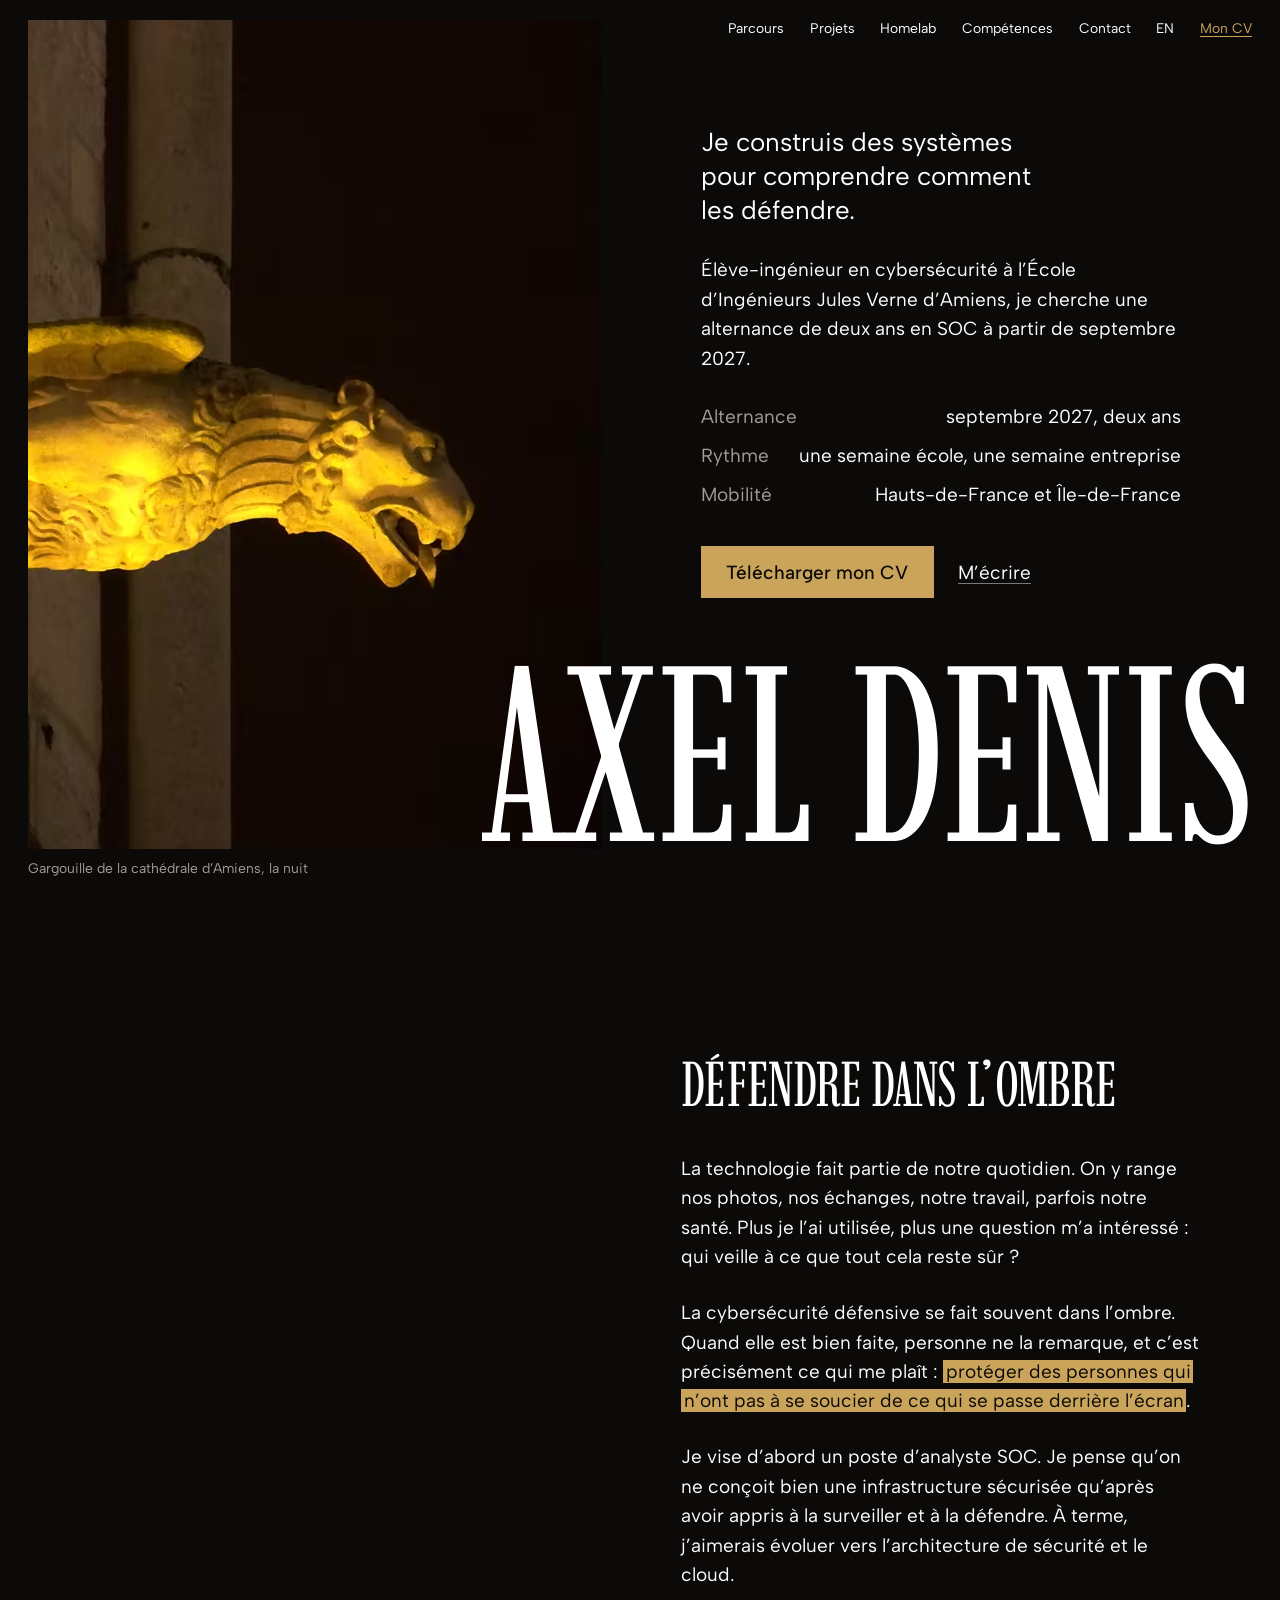
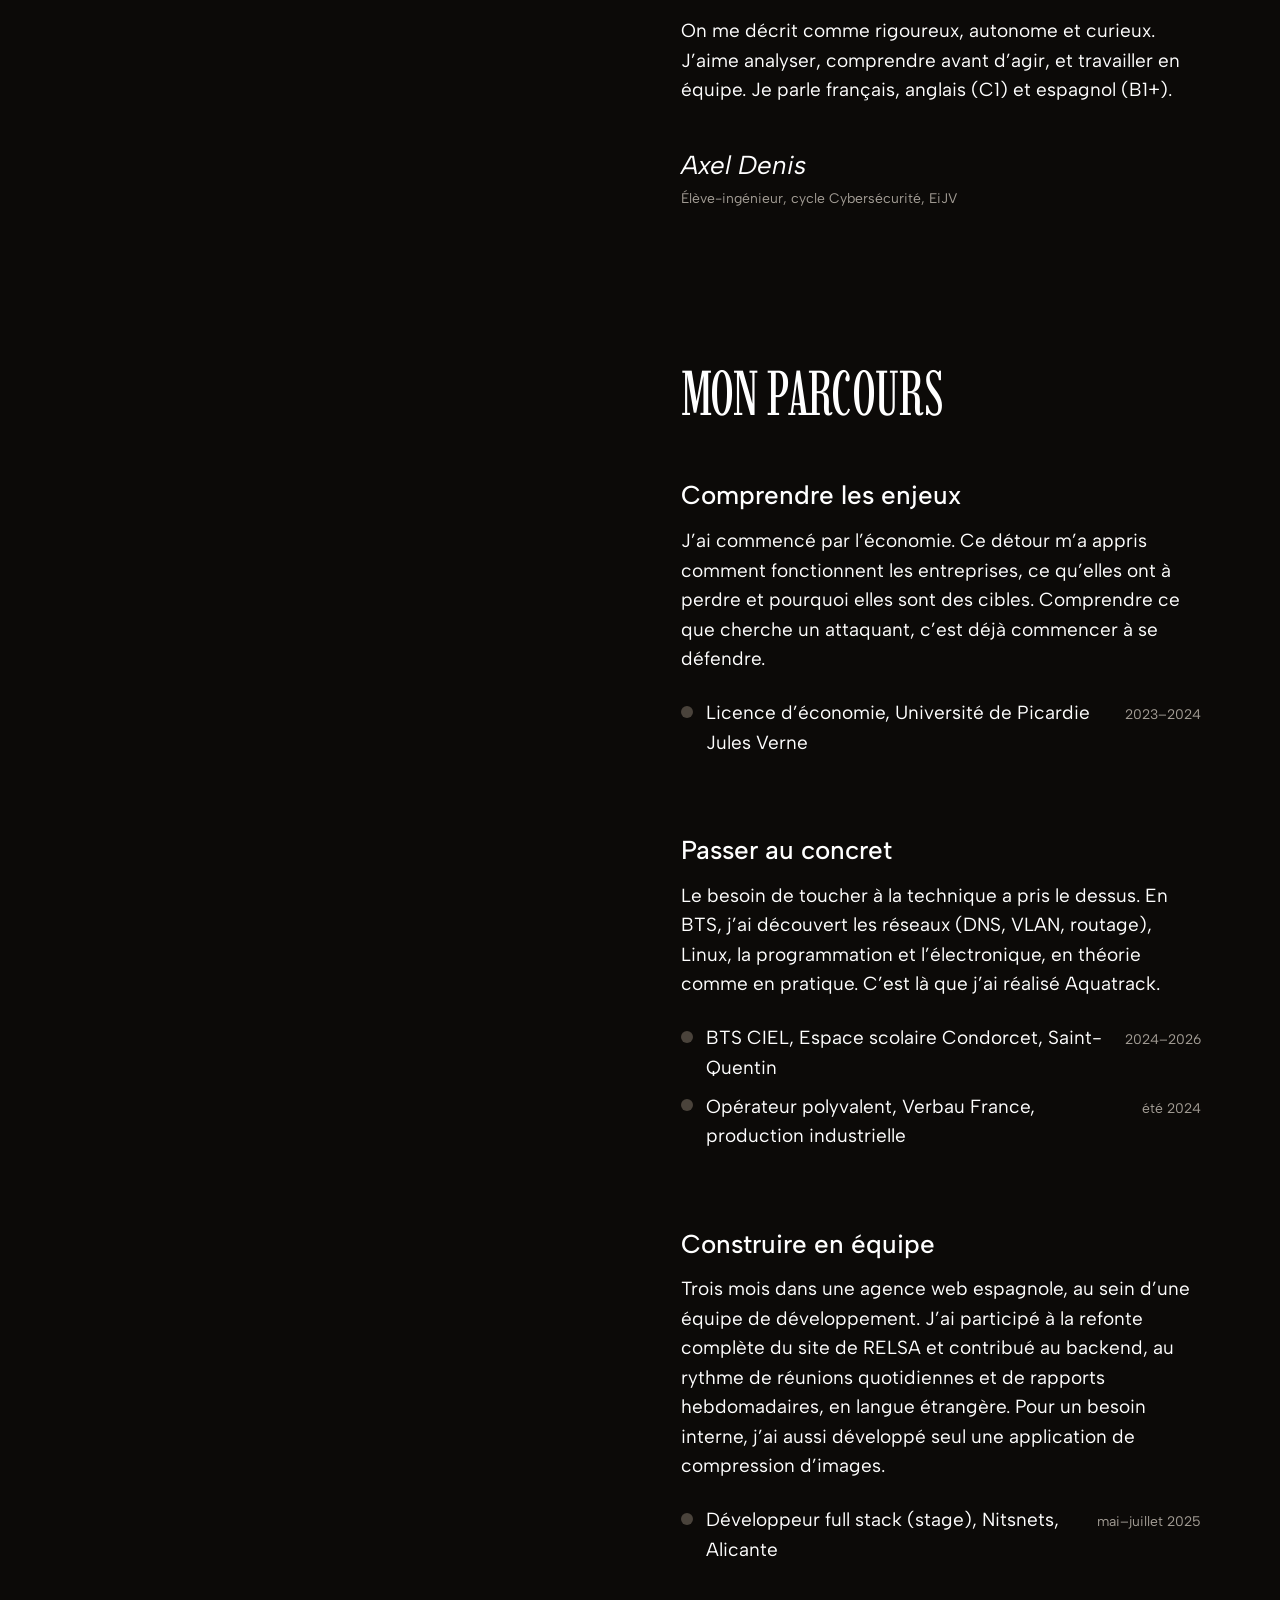
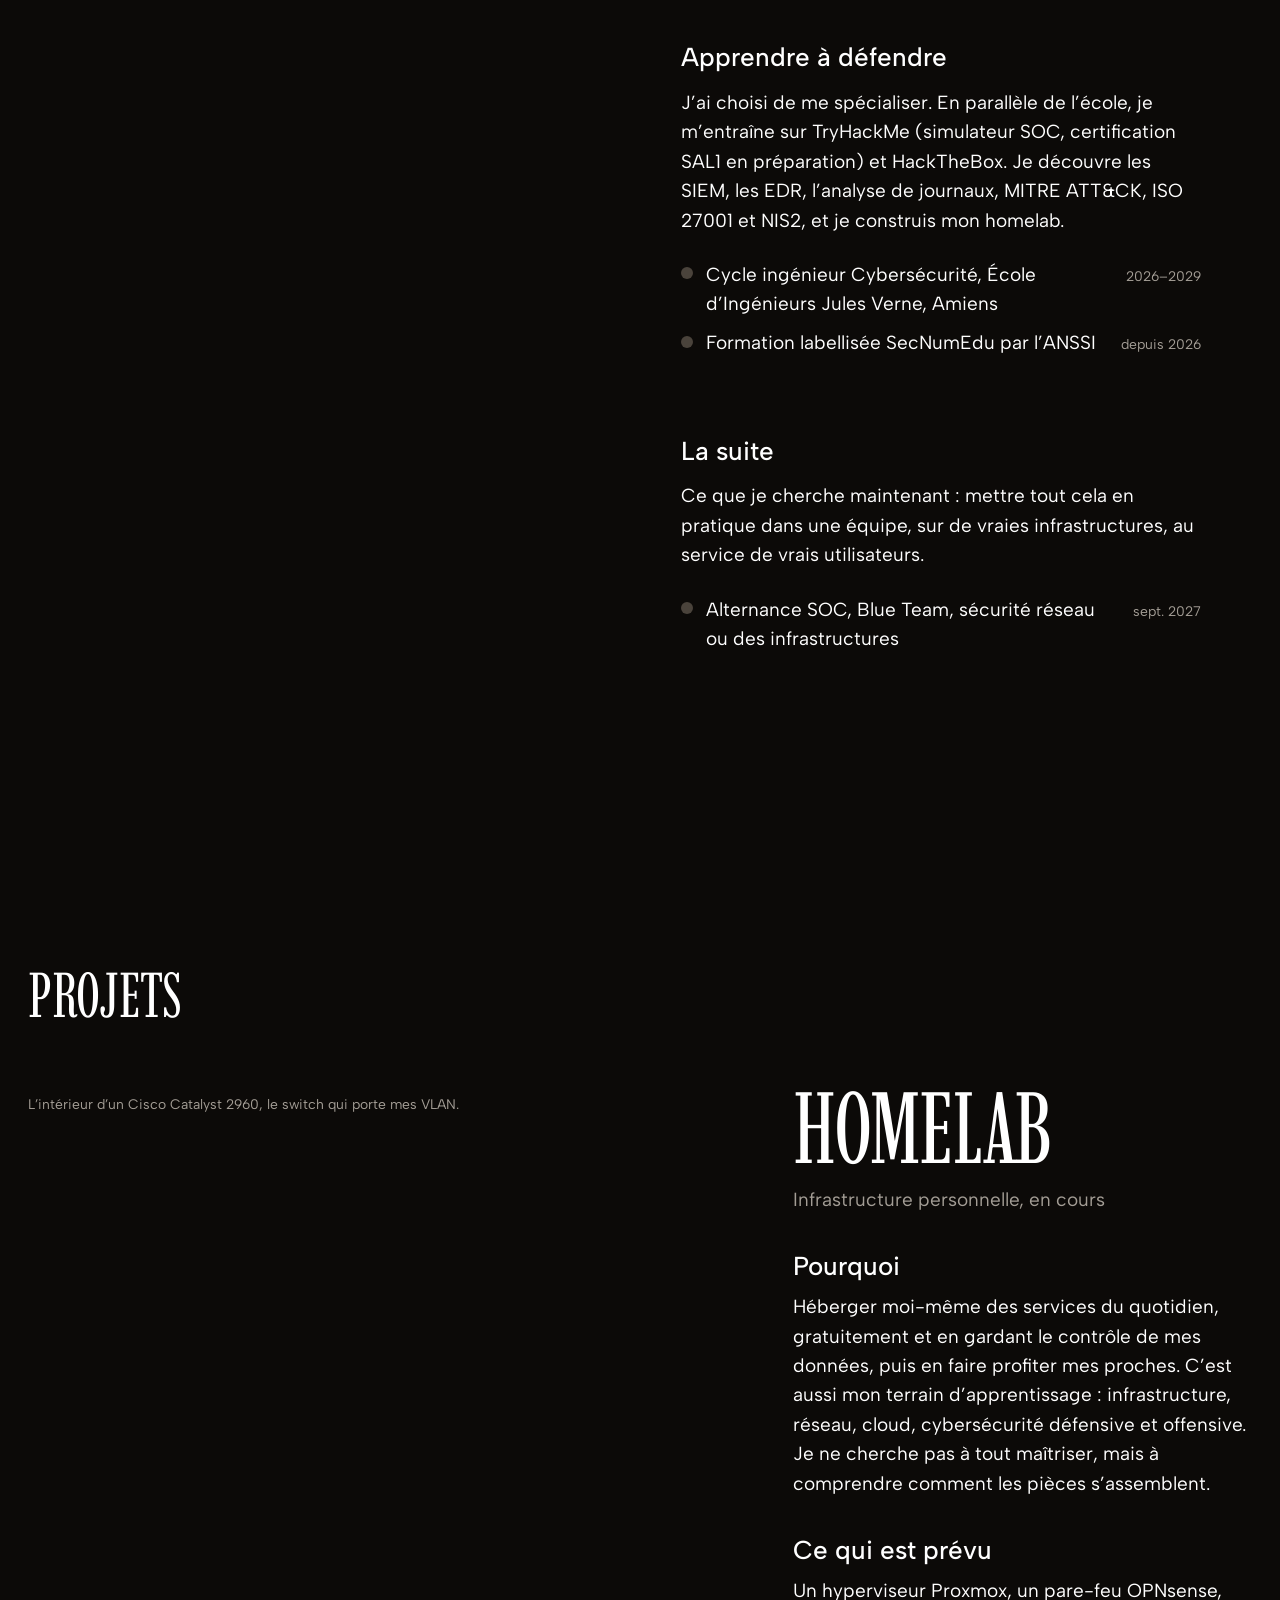
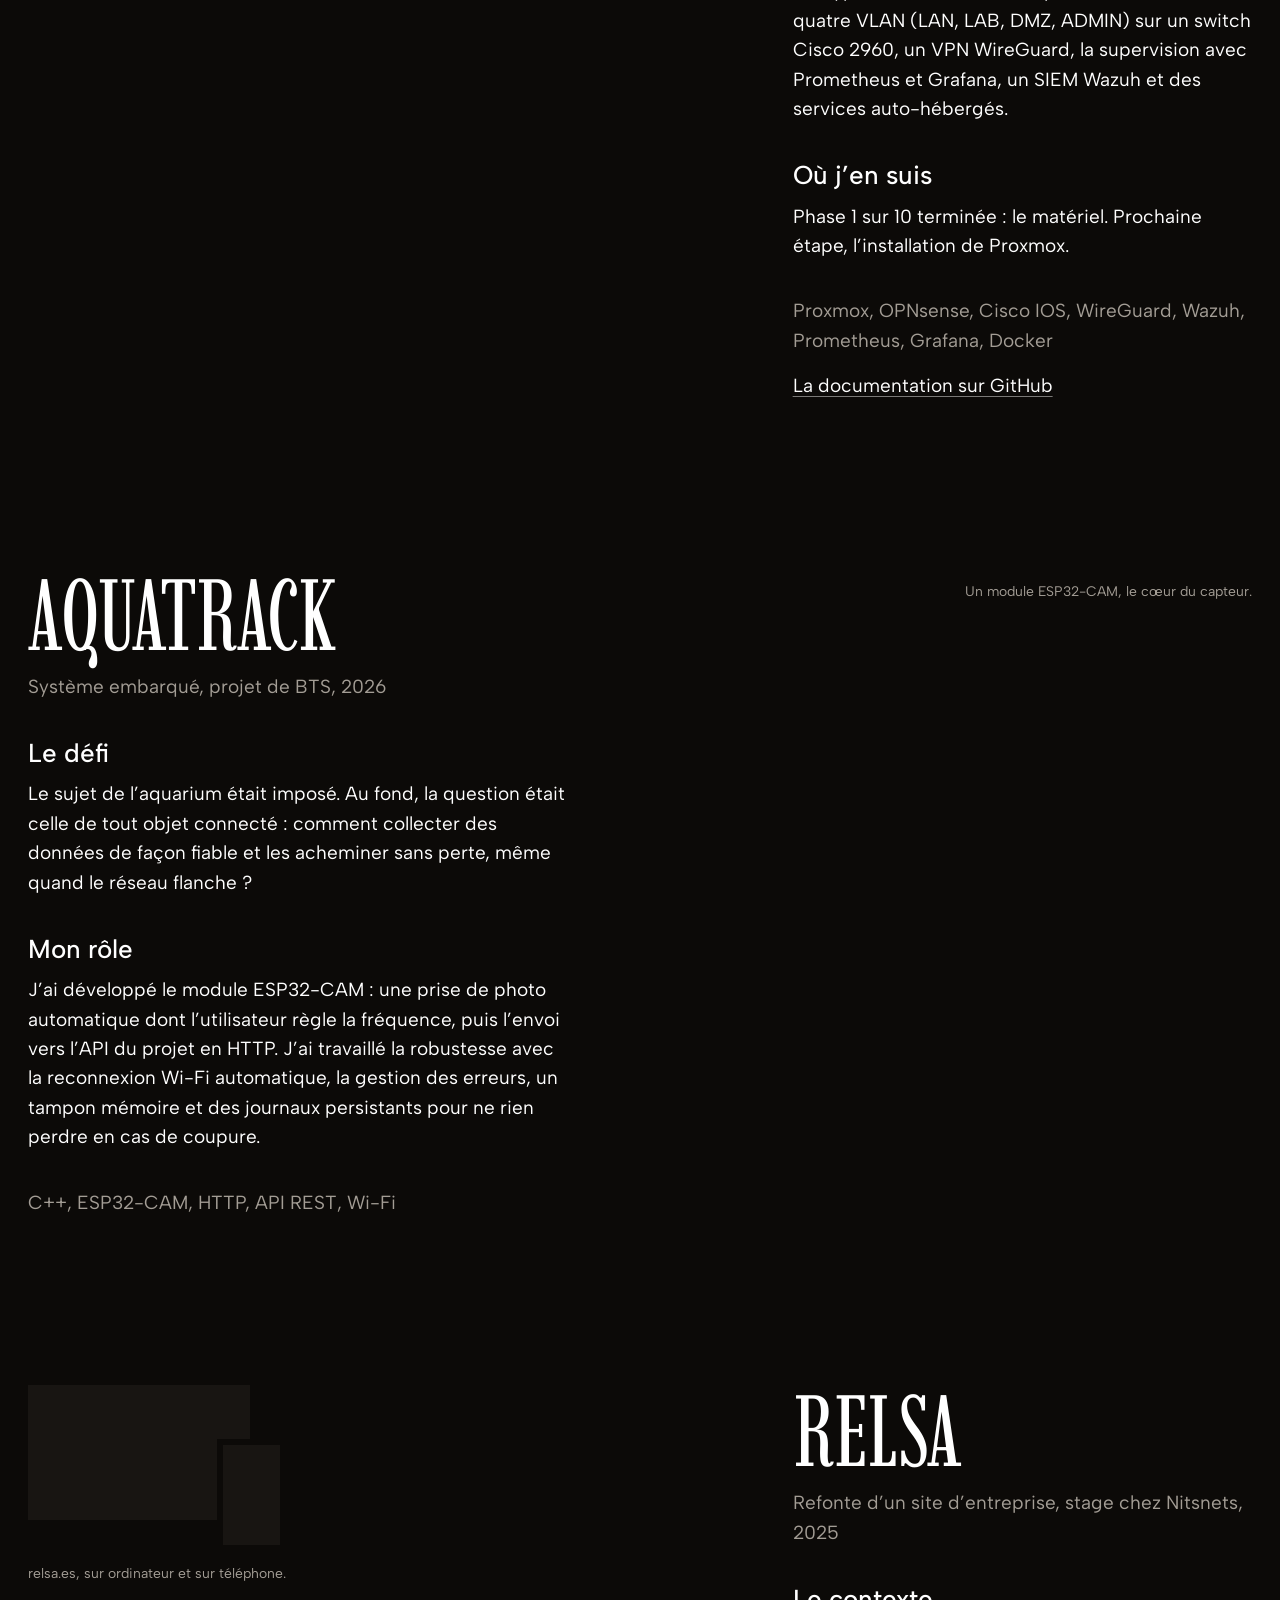
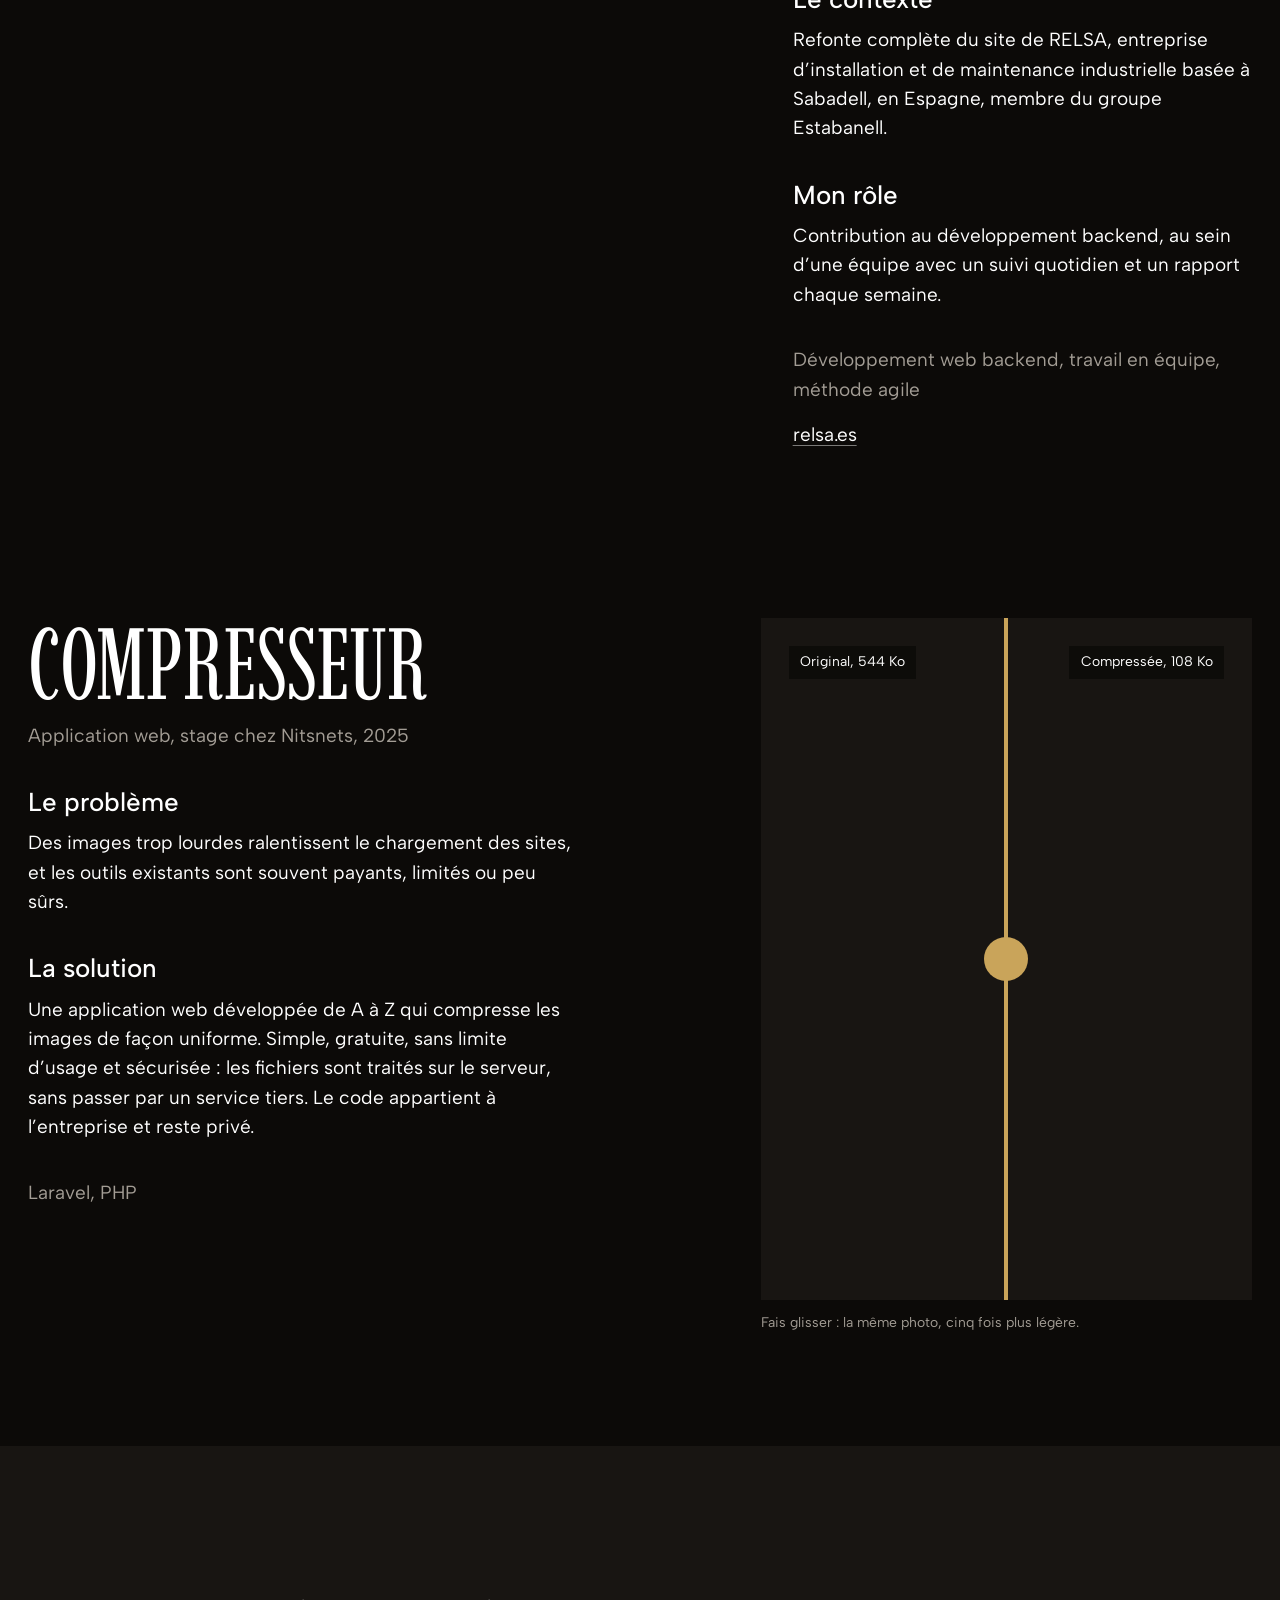
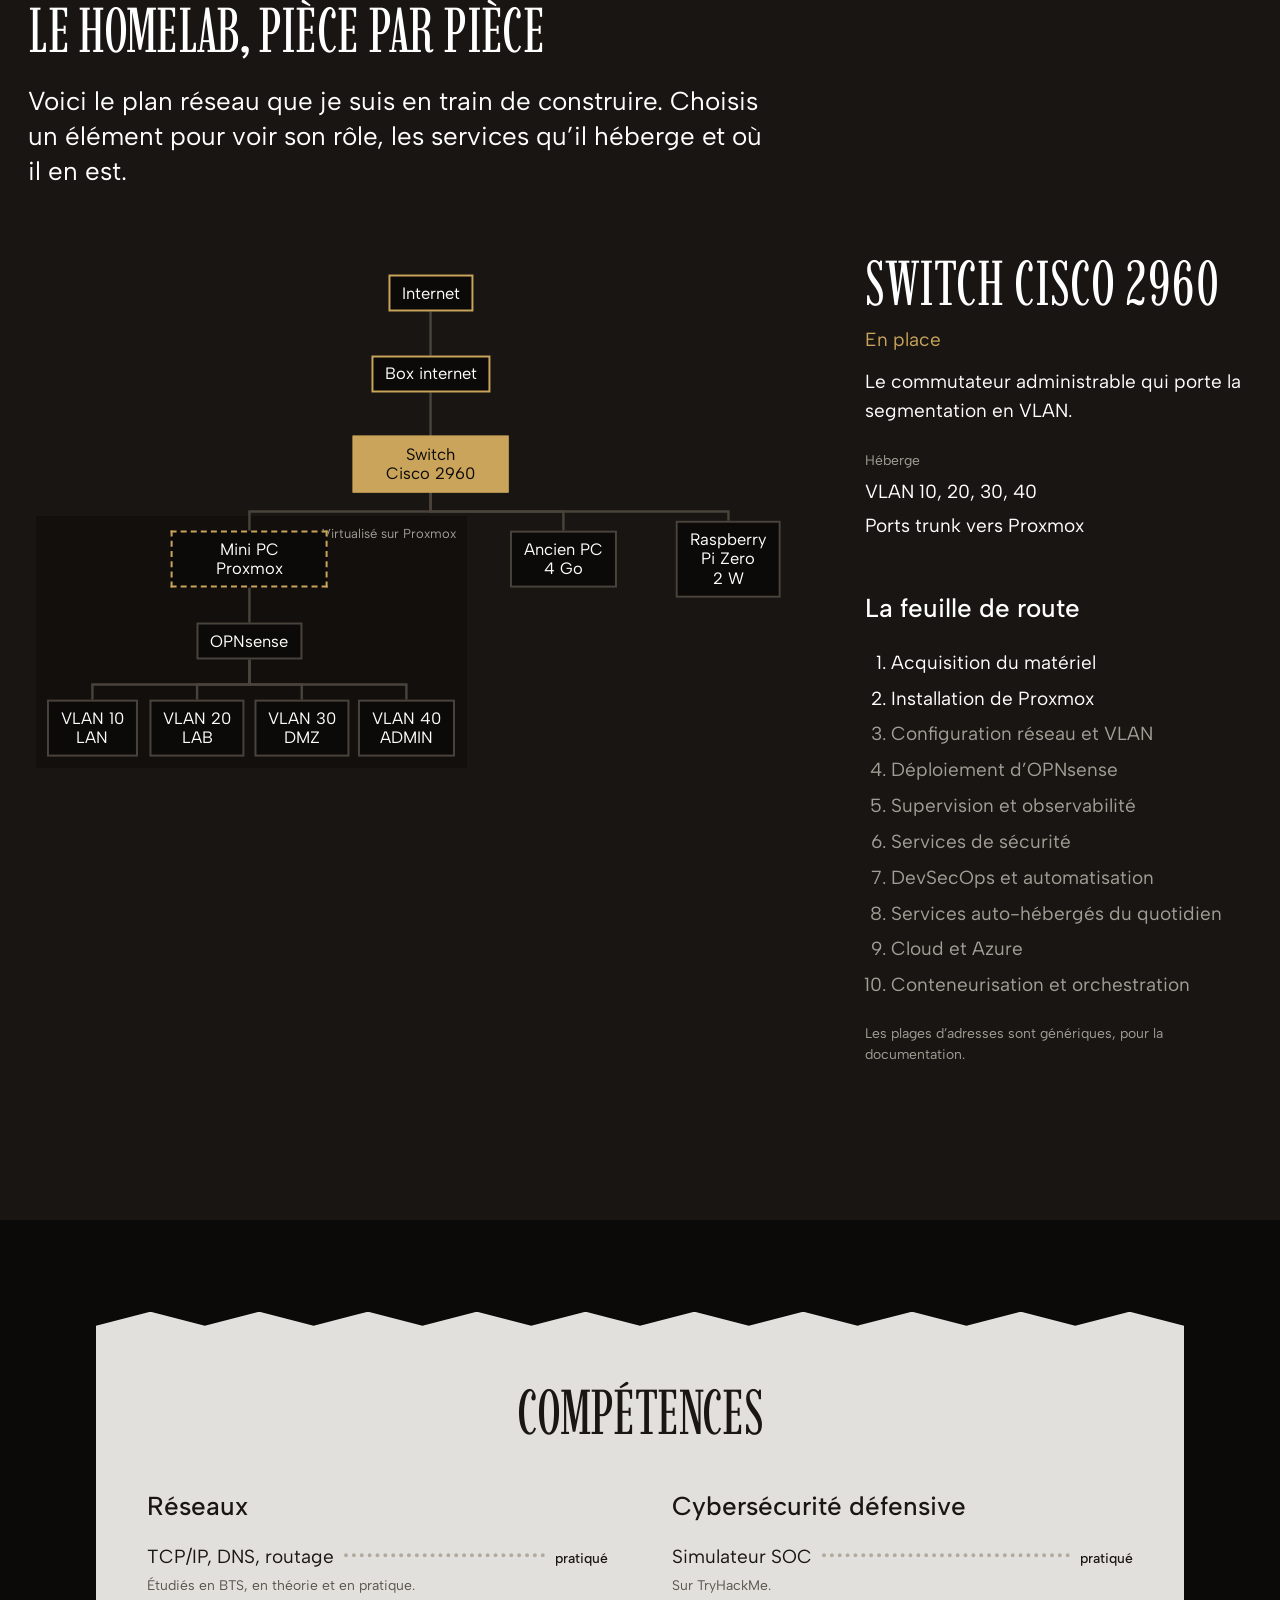
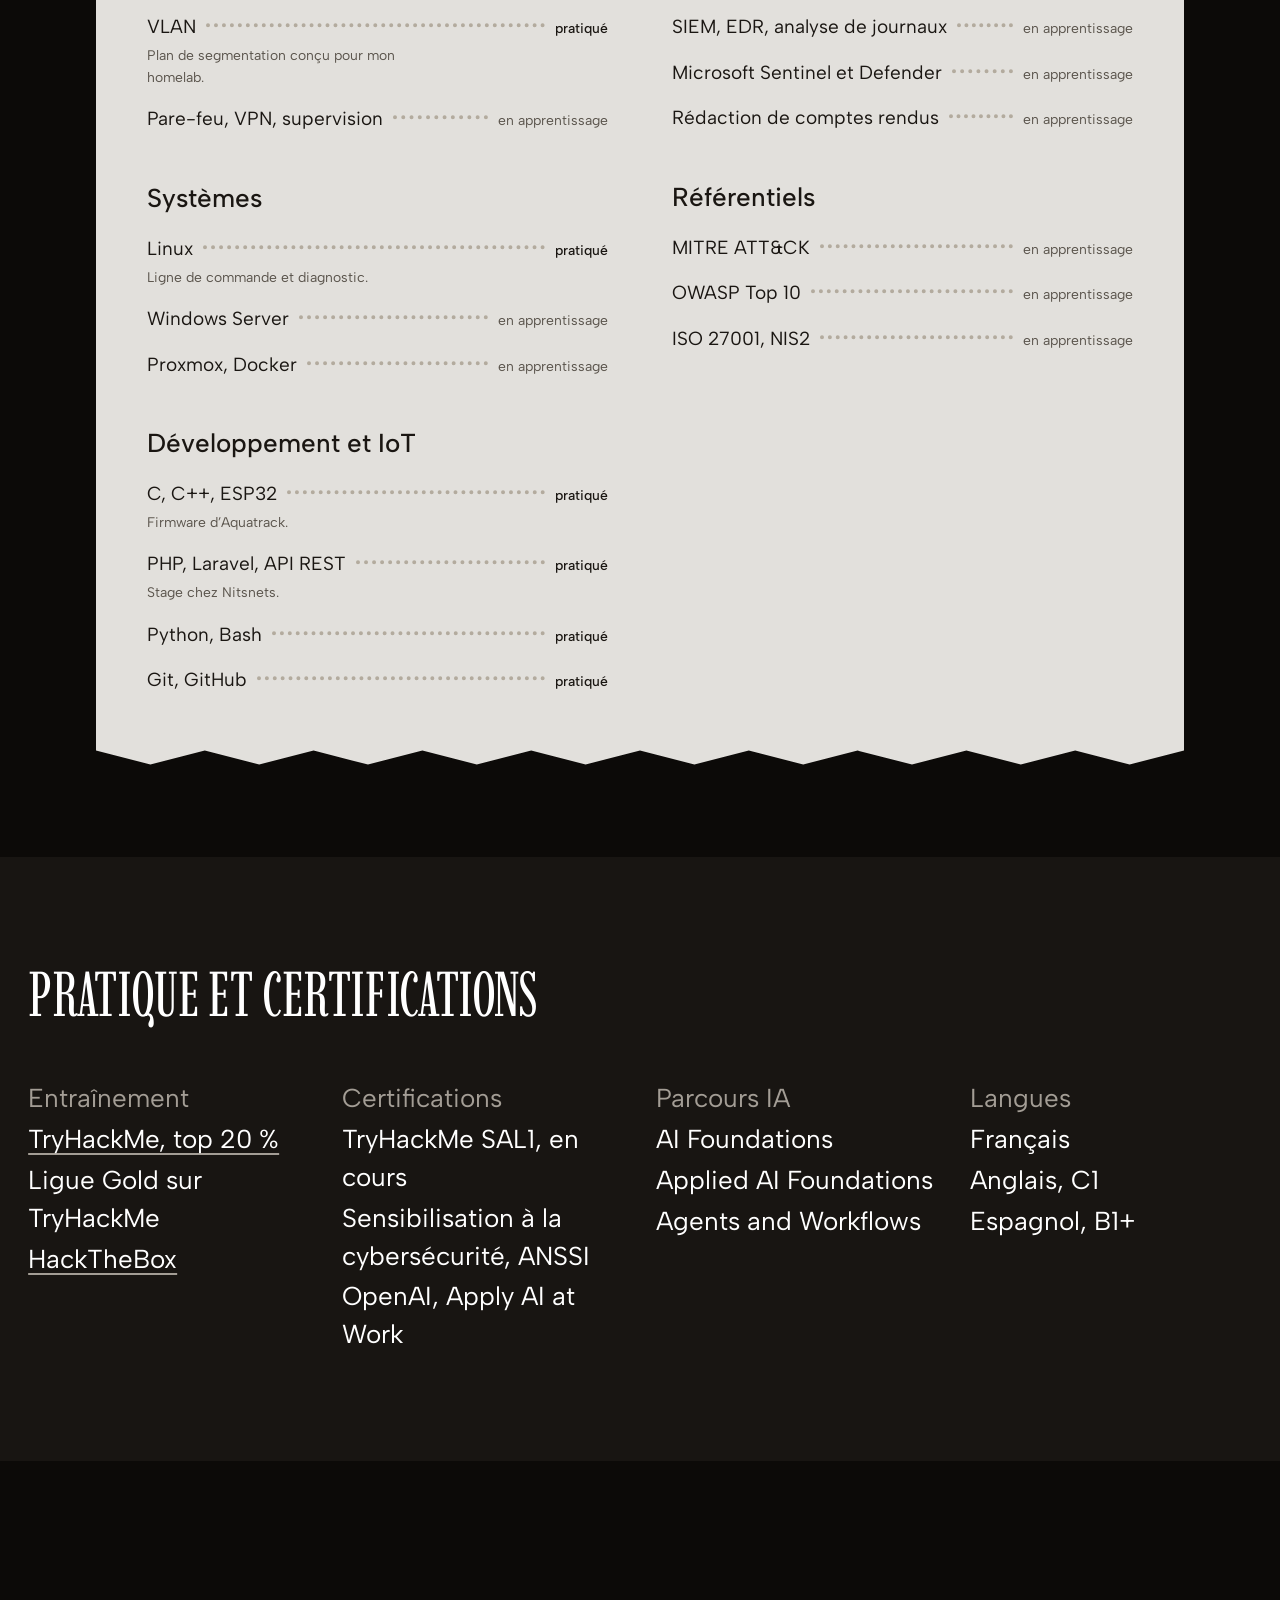
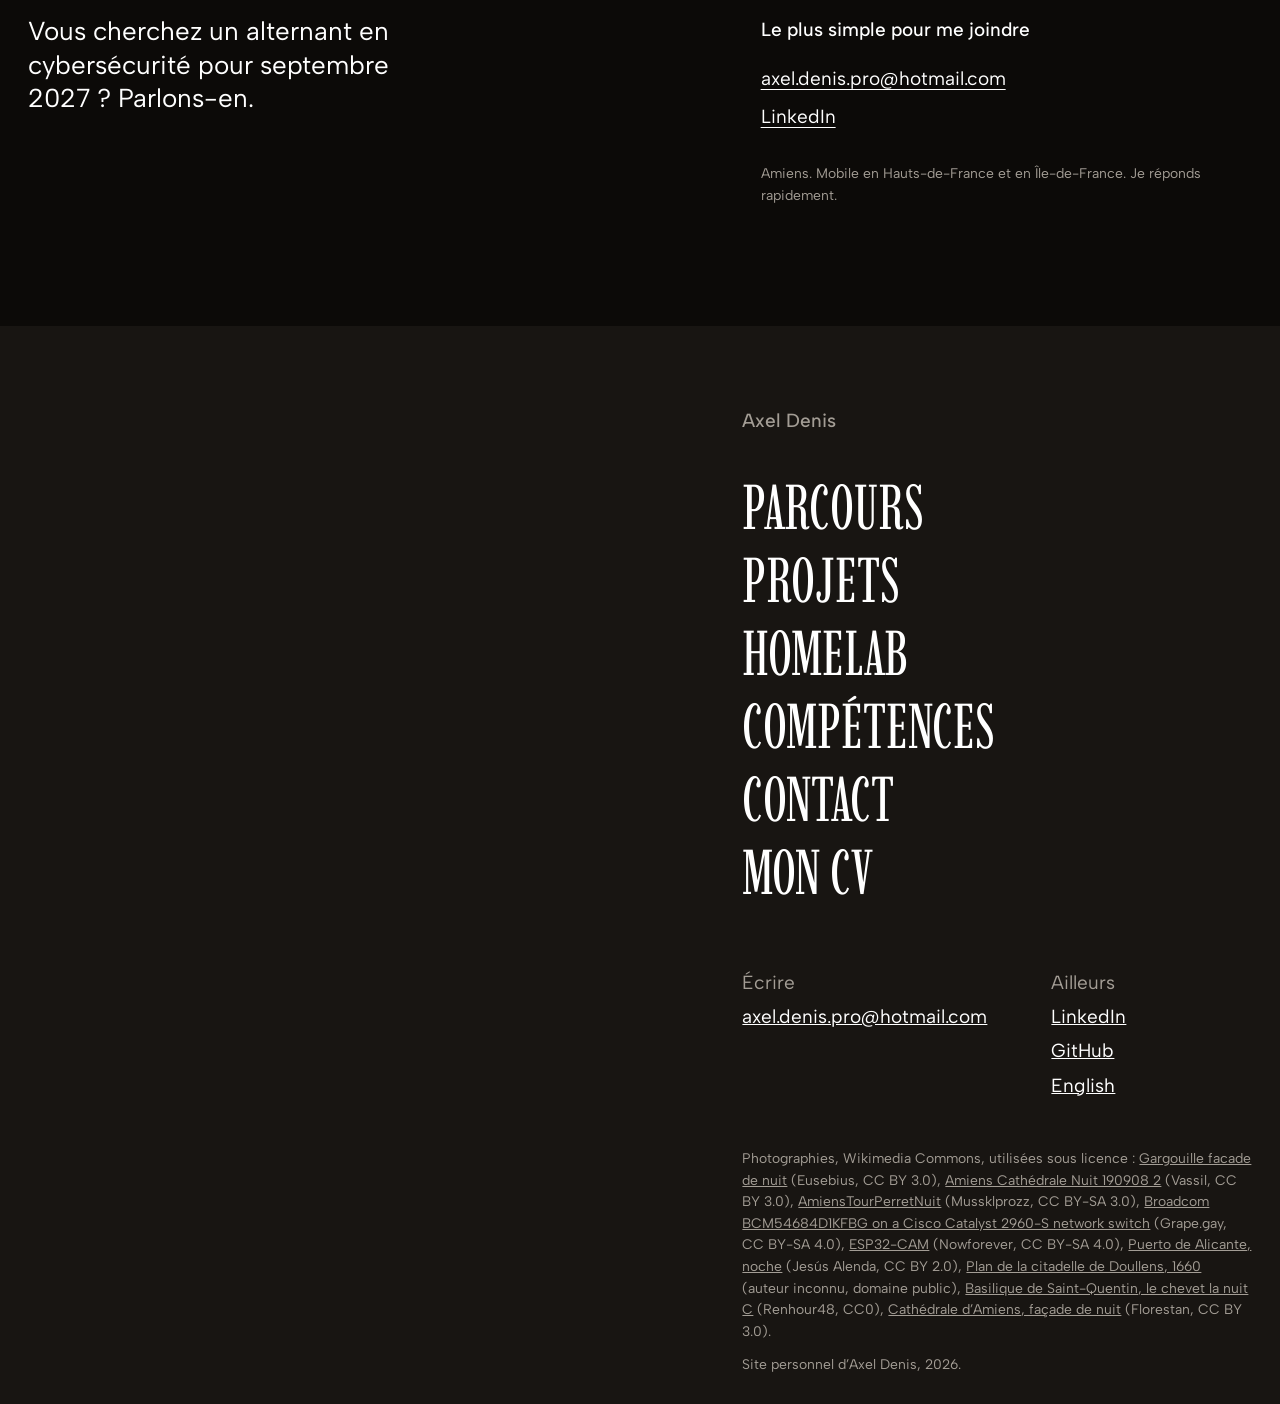
==== commit d15977a7: "Performance : images adaptées à l'écran, CSS intégré à la page Versions 800 px des photos avec srcse" ====
--- a/index.html
+++ b/index.html
@@ -6,7 +6,7 @@
 <title>Axel Denis, élève-ingénieur en cybersécurité</title>
 <meta name="description" content="Élève-ingénieur en cybersécurité à l’EiJV (Amiens). Je recherche une alternance de deux ans en SOC, sécurité réseau ou des infrastructures dès septembre 2027.">
 <meta name="theme-color" content="#0c0a08">
-<meta http-equiv="Content-Security-Policy" content="default-src 'self'; script-src 'self' 'sha256-Du+OJKJSbdUgz5nrHeWWINvez6XKDDU/tyj/5c2uvwo='; style-src 'self'; style-src-attr 'unsafe-inline'; img-src 'self' data:; font-src 'self'; object-src 'none'; base-uri 'self'; form-action 'none'">
+<meta http-equiv="Content-Security-Policy" content="default-src 'self'; script-src 'self' 'sha256-Du+OJKJSbdUgz5nrHeWWINvez6XKDDU/tyj/5c2uvwo='; style-src 'self' 'sha256-KPCm1L2ZiZF8HVkoy0w/TpUQ48aGS4f8jQsD8G9MJAY='; style-src-attr 'unsafe-inline'; img-src 'self' data:; font-src 'self'; object-src 'none'; base-uri 'self'; form-action 'none'">
 <meta name="referrer" content="strict-origin-when-cross-origin">
 <link rel="canonical" href="https://axeldenis.me/">
 <link rel="alternate" hreflang="fr" href="https://axeldenis.me/">
@@ -25,7 +25,337 @@
 <link rel="apple-touch-icon" href="assets/apple-touch-icon.png">
 <link rel="preload" href="assets/fonts/albert-sans.woff2" as="font" type="font/woff2" crossorigin>
 <link rel="preload" href="assets/fonts/imbue.woff2" as="font" type="font/woff2" crossorigin>
-<link rel="stylesheet" href="styles.css?v=f3c27875">
+<style>/* Axel Denis, portfolio.
+   Direction "split stage" (taste skill, seed 1309929159): warm black, gold, Imbue and Albert Sans.
+   The left half holds the night watchers of Amiens; the right half tells the story. */
+
+/* Typefaces, served from this domain (SIL Open Font Licence). */
+@font-face { font-family: 'Albert Sans'; font-style: normal; font-weight: 400 500; font-display: swap; src: url('assets/fonts/albert-sans.woff2') format('woff2'); }
+@font-face { font-family: 'Albert Sans'; font-style: italic; font-weight: 400; font-display: swap; src: url('assets/fonts/albert-sans-italic.woff2') format('woff2'); }
+@font-face { font-family: 'Imbue'; font-style: normal; font-weight: 400; font-display: swap; src: url('assets/fonts/imbue.woff2') format('woff2'); }
+
+:root {
+  --bg: #0c0a08;
+  --surface: #181512;
+  --ink: #ffffff;
+  --muted: #a39d95;
+  --line: #4a433b;
+  --accent: #c9a45a;
+  --accent-ink: #0c0a08;
+  --paper: #e2e0dc;
+  --paper-ink: #1a1612;
+  --paper-muted: #5a544c;
+
+  --font-display: 'Imbue', 'Times New Roman', serif;
+  --font-text: 'Albert Sans', system-ui, sans-serif;
+
+  /* The five sizes of the page. */
+  --step-small: clamp(0.8125rem, 0.79rem + 0.1vw, 0.875rem);
+  --step-body: clamp(1.0625rem, 1rem + 0.25vw, 1.1875rem);
+  --step-lead: clamp(1.25rem, 1.1rem + 0.7vw, 1.625rem);
+  --step-head: clamp(2.25rem, 1.4rem + 3.2vw, 4rem);
+  --step-display: min(19.5vw, 29svh);
+
+  --margin: clamp(1.25rem, 2.2vw, 2rem);
+  --pad: clamp(1.5rem, 4vw, 4.5rem);
+  --section: clamp(7.5rem, 12vw, 12rem);
+  --stage-w: 47vw;
+
+  --ease-out: cubic-bezier(0.22, 1, 0.36, 1);
+  --ease-expo: cubic-bezier(0.16, 1, 0.3, 1);
+  --ease-soft: cubic-bezier(0.33, 1, 0.68, 1);
+  --t-press: 140ms;
+  --t-hover: 180ms;
+  --t-ui: 240ms;
+}
+
+/* ---------- reset ---------- */
+*, *::before, *::after { box-sizing: border-box; }
+html { -webkit-text-size-adjust: 100%; text-size-adjust: 100%; }
+body { margin: 0; background: var(--bg); color: var(--ink); font-family: var(--font-text); font-size: var(--step-body); line-height: 1.55; -webkit-font-smoothing: antialiased; overflow-x: clip; }
+h1, h2, h3, h4, p, figure, ul, ol, dl, dd { margin: 0; }
+ul, ol { padding: 0; list-style: none; }
+img, svg { display: block; max-width: 100%; }
+picture { display: contents; }
+img { height: auto; background: var(--surface); }
+button { font: inherit; color: inherit; background: none; border: 0; padding: 0; cursor: pointer; }
+a { color: inherit; }
+::selection { background: var(--accent); color: var(--accent-ink); }
+:focus-visible { outline: 2px solid var(--accent); outline-offset: 3px; }
+:target { scroll-margin-top: 5rem; }
+h1, h2, h3, h4 { font-weight: 400; font-size: inherit; text-wrap: balance; }
+.visually-hidden { position: absolute; width: 1px; height: 1px; overflow: hidden; clip-path: inset(50%); white-space: nowrap; }
+.skip { position: absolute; left: var(--margin); top: -4rem; z-index: 50; background: var(--accent); color: var(--accent-ink); padding: 0.6rem 1rem; }
+.skip:focus { top: 1rem; }
+
+.section-title { font-family: var(--font-display); text-transform: uppercase; font-size: var(--step-head); line-height: 0.95; letter-spacing: -0.01em; }
+
+/* ---------- controls ---------- */
+.button { display: inline-flex; align-items: center; min-height: 3.25rem; padding: 0 1.6rem; background: var(--accent); color: var(--accent-ink); text-decoration: none; font-weight: 500; transition: transform var(--t-press) var(--ease-out), background-color var(--t-hover) ease; }
+.button:active { transform: scale(0.97); }
+.link { text-decoration: underline; text-underline-offset: 0.22em; text-decoration-thickness: 0.07em; text-decoration-color: color-mix(in srgb, currentColor 45%, transparent); transition: text-decoration-color var(--t-hover) ease, color var(--t-hover) ease; }
+@media (hover: hover) and (pointer: fine) {
+  .button:hover { background: #dcb96d; }
+  .link:hover { text-decoration-color: currentColor; color: var(--accent); }
+}
+
+/* ---------- top bar: stays within reach, steps aside while reading down ---------- */
+.bar { position: fixed; inset: 0 0 auto 0; z-index: 20; display: flex; justify-content: space-between; align-items: center; gap: 1.5rem; padding: 0.9rem var(--margin); transition: transform var(--t-ui) var(--ease-out), background-color var(--t-hover) ease; }
+.bar.is-scrolled { background: var(--bg); }
+.bar.is-hidden { transform: translateY(-100%); }
+.bar:focus-within { transform: none; }
+.bar__mark { visibility: hidden; text-decoration: none; font-weight: 500; }
+.bar.is-scrolled .bar__mark { visibility: visible; }
+.bar__toggle { display: none; min-height: 2.75rem; padding: 0 0.25rem; font-size: var(--step-small); text-decoration: underline; text-underline-offset: 0.22em; }
+.bar__nav ul { display: flex; gap: clamp(1rem, 2vw, 2rem); align-items: center; font-size: var(--step-small); }
+.bar__nav a { text-decoration: none; transition: color var(--t-hover) ease; }
+.bar__nav a:hover { color: var(--accent); }
+.bar__action { color: var(--accent); text-decoration: underline !important; text-underline-offset: 0.22em; }
+
+/* ---------- split: fixed photograph, scrolling column ---------- */
+.split { position: relative; display: grid; grid-template-columns: var(--stage-w) 1fr; }
+.stage { grid-column: 1; grid-row: 1; position: sticky; top: 0; height: 100svh; padding: 20px 0 20px var(--margin); display: grid; grid-template-rows: 1fr auto; }
+.stage__inner { position: relative; min-height: 0; }
+.stage__frame { position: absolute; inset: 0; overflow: hidden; opacity: 0; visibility: hidden; transition: opacity 900ms ease, visibility 0s linear 900ms; }
+.stage__frame.is-active { opacity: 1; visibility: visible; transition: opacity 900ms ease, visibility 0s; }
+.stage__frame img { width: 100%; height: 100%; object-fit: cover; }
+.stage__caption { padding-top: 0.6rem; font-size: var(--step-small); color: var(--muted); }
+
+.col { grid-column: 2; grid-row: 1; padding-inline: var(--pad); min-width: 0; }
+
+/* ---------- hero ---------- */
+.hero { position: relative; min-height: 100svh; padding-top: 14svh; padding-bottom: calc(var(--step-display) * 0.85 + 5.5rem); }
+.hero__text { max-width: 30rem; margin-inline: auto; }
+.hero__lead { font-size: var(--step-lead); line-height: 1.3; max-width: 22ch; }
+.hero__intro { margin-top: 1.75rem; max-width: 44ch; }
+.hero__facts { margin-top: 1.5rem; }
+.hero__facts div { display: flex; justify-content: space-between; gap: 1.5rem; padding-block: 0.3rem; }
+.hero__facts dt { color: var(--muted); }
+.hero__facts dd { text-align: right; }
+.hero__actions { margin-top: 2rem; display: flex; flex-wrap: wrap; align-items: center; gap: 1.5rem; }
+
+/* The name starts over the photograph and ends on the right margin. */
+.wordmark { position: absolute; z-index: 5; bottom: 2.5rem; right: calc(var(--margin) - var(--pad)); transform-origin: 100% 100%; font-family: var(--font-display); text-transform: uppercase; font-size: var(--step-display); line-height: 0.85; letter-spacing: -0.01em; white-space: nowrap; }
+
+/* ---------- about: the letter ---------- */
+.about { max-width: 32.5rem; margin-inline: auto; padding-block: var(--section); }
+.about__title { margin-bottom: 2.5rem; }
+.about p + p { margin-top: 1.4em; }
+.about mark { background: var(--accent); color: var(--accent-ink); padding: 0 0.15em; box-decoration-break: clone; -webkit-box-decoration-break: clone; }
+.about__sign { margin-top: 2.5rem !important; font-style: italic; font-size: var(--step-lead); }
+.about__sign span { display: block; font-style: normal; font-size: var(--step-small); color: var(--muted); margin-top: 0.2rem; }
+
+/* ---------- path: two-ended rows ---------- */
+.path { max-width: 32.5rem; margin-inline: auto; padding-bottom: var(--section); }
+.path .section-title { margin-bottom: 3.5rem; }
+.chapter + .chapter { margin-top: 4.5rem; }
+.chapter__photo { display: none; }
+.chapter__title { font-weight: 500; font-size: var(--step-lead); line-height: 1.25; }
+.chapter__text { margin-top: 0.9rem; }
+.rows { margin-top: 1.25rem; }
+.rows li { display: flex; justify-content: space-between; align-items: baseline; gap: 1.25rem; min-height: 2.25rem; padding-block: 0.3rem; }
+.rows__name { position: relative; padding-left: 1.6rem; }
+.rows__name::before { content: ''; position: absolute; left: 0; top: 0.4em; width: 0.75rem; height: 0.75rem; border-radius: 50%; background: var(--line); }
+.rows__value { flex: none; font-size: var(--step-small); color: var(--muted); font-variant-numeric: tabular-nums; }
+
+/* ---------- work: one whole picture per project, the story beside it ---------- */
+.work { padding: var(--section) var(--margin) 0; }
+.project { display: grid; grid-template-columns: repeat(12, minmax(0, 1fr)); column-gap: 2rem; row-gap: 2rem; align-items: start; padding-block: 3.5rem 7rem; }
+.project__media { grid-column: 1 / span 7; position: sticky; top: var(--margin); }
+.project__text { grid-column: 8 / span 5; padding-left: 2rem; }
+.project:nth-of-type(even) .project__media { grid-column: 6 / span 7; grid-row: 1; }
+.project:nth-of-type(even) .project__text { grid-column: 1 / span 5; grid-row: 1; padding: 0 2rem 0 0; }
+/* A tall picture takes a narrower column, so no hole opens beside it. */
+.project--tall .project__media { grid-column: 1 / span 5; }
+.project--tall .project__text { grid-column: 7 / span 6; padding: 0; }
+.project--tall:nth-of-type(even) .project__media { grid-column: 8 / span 5; }
+.project--tall:nth-of-type(even) .project__text { grid-column: 1 / span 6; padding: 0; }
+.project__title { font-family: var(--font-display); text-transform: uppercase; font-size: clamp(3rem, 1.2rem + 6.4vw, 7rem); line-height: 0.9; letter-spacing: -0.01em; }
+.project__discipline { margin-top: 0.75rem; color: var(--muted); }
+.project__text h4 { margin-top: 2.25rem; font-weight: 500; font-size: var(--step-lead); line-height: 1.25; }
+.project__text h4 + p { margin-top: 0.6rem; max-width: 34rem; }
+.project__stack { margin-top: 2.25rem; color: var(--muted); max-width: 34rem; }
+.project__text .link { display: inline-block; margin-top: 1rem; }
+
+.shot { width: fit-content; max-width: 100%; }
+.project:nth-of-type(even) .shot { margin-left: auto; }
+.shot img { width: auto; max-width: 100%; max-height: 84svh; }
+.shot figcaption { margin-top: 0.75rem; font-size: var(--step-small); color: var(--muted); }
+
+.devices { position: relative; padding-bottom: 12%; }
+.devices__desktop { width: 86% !important; max-height: none !important; }
+.devices__phone { position: absolute; right: 0; bottom: 0; width: 27% !important; max-height: none !important; border: 6px solid var(--bg); }
+
+.shot--compare { width: min(100%, calc(84svh * 1200 / 1668)); }
+.compare { position: relative; width: 100%; aspect-ratio: 1200 / 1668; overflow: hidden; touch-action: pan-y; }
+.compare img { position: absolute; inset: 0; width: 100%; height: 100%; max-height: none; object-fit: cover; }
+.compare__after { clip-path: inset(0 0 0 var(--x)); }
+.compare__handle { position: absolute; top: 0; bottom: 0; left: var(--x); width: 4px; transform: translateX(-50%); background: var(--accent); pointer-events: none; }
+.compare__handle::after { content: ""; position: absolute; top: 50%; left: 50%; width: 2.75rem; height: 2.75rem; transform: translate(-50%, -50%); border-radius: 50%; background: var(--accent); }
+.compare__label { position: absolute; top: var(--margin); padding: 0.35rem 0.7rem; background: rgb(12 10 8 / 0.82); font-size: var(--step-small); pointer-events: none; }
+.compare__label--before { left: var(--margin); }
+.compare__label--after { right: var(--margin); }
+.compare__range { position: absolute; inset: 0; width: 100%; height: 100%; margin: 0; opacity: 0; cursor: ew-resize; }
+.compare:has(.compare__range:focus-visible) { outline: 2px solid var(--accent); outline-offset: 3px; }
+
+/* ---------- lab: the live network plan ---------- */
+.lab { background: var(--surface); padding: var(--section) var(--margin); display: grid; grid-template-columns: repeat(12, minmax(0, 1fr)); column-gap: 2rem; }
+.lab__head { grid-column: 1 / span 8; margin-bottom: 4rem; }
+.lab__head p { margin-top: 1.5rem; max-width: 46ch; font-size: var(--step-lead); line-height: 1.35; }
+.lab__body { grid-column: 1 / -1; display: grid; grid-template-columns: subgrid; row-gap: 3rem; }
+.lab__body > .map { grid-column: 1 / span 8; grid-row: 1 / span 2; }
+.lab__detail { grid-column: 9 / span 4; }
+.lab__roadmap { grid-column: 9 / span 4; }
+
+.map { position: relative; aspect-ratio: 1000 / 640; container-type: inline-size; }
+.map__zone { position: absolute; left: 1%; top: 51%; width: 53.5%; bottom: 0; background: rgb(12 10 8 / 0.5); display: flex; align-items: flex-start; justify-content: flex-end; padding: 0.6em 0.8em; font-size: clamp(0.8125rem, 1.55cqi, 0.875rem); color: var(--muted); }
+.map__wires { position: absolute; inset: 0; width: 100%; height: 100%; fill: none; stroke: var(--line); stroke-width: 3; vector-effect: non-scaling-stroke; }
+.node { position: absolute; transform: translate(-50%, -50%); max-width: 9.5em; text-align: center; text-wrap: balance; padding: 0.4em 0.7em; background: var(--bg); border: 2px solid var(--line); font-size: clamp(0.8125rem, 2.05cqi, 1.1875rem); line-height: 1.2; transition: background-color var(--t-hover) ease, color var(--t-hover) ease, border-color var(--t-hover) ease, transform var(--t-press) var(--ease-out); }
+.node--done { border-color: var(--accent); }
+.node--next { border-color: var(--accent); border-style: dashed; }
+button.node:hover { border-color: var(--ink); }
+button.node:active { transform: translate(-50%, -50%) scale(0.96); }
+button.node[aria-pressed='true'] { background: var(--accent); color: var(--accent-ink); border-color: var(--accent); }
+
+.lab__detail h3 { font-family: var(--font-display); text-transform: uppercase; font-size: var(--step-head); line-height: 0.95; }
+.lab__status { margin-top: 0.75rem; color: var(--muted); }
+.lab__status--done, .lab__status--next { color: var(--accent); }
+.lab__role { margin-top: 0.75rem; }
+.lab__hosts-title { margin-top: 1.5rem; color: var(--muted); font-size: var(--step-small); }
+.lab__hosts { margin-top: 0.4rem; display: flex; flex-wrap: wrap; gap: 0.25rem 1.25rem; }
+.lab__roadmap h3 { font-weight: 500; font-size: var(--step-lead); margin-bottom: 1rem; }
+.lab__roadmap ol { list-style: decimal; padding-left: 1.6rem; color: var(--muted); font-variant-numeric: tabular-nums; }
+.lab__roadmap li { padding-block: 0.2rem; }
+.lab__roadmap li.is-done, .lab__roadmap li.is-next { color: var(--ink); }
+.lab__note { margin-top: 1.25rem; font-size: var(--step-small); color: var(--muted); }
+
+/* ---------- skills: printed as a menu ---------- */
+.skills { padding: calc(var(--section) * 0.6) var(--margin); display: grid; place-items: center; }
+.menu { --cut: 14px; width: min(100%, 38rem); background: var(--paper); color: var(--paper-ink); padding: calc(3.5rem + var(--cut)) clamp(1.25rem, 4vw, 3.5rem);
+  clip-path: polygon(0 var(--cut), 5% 0, 10% var(--cut), 15% 0, 20% var(--cut), 25% 0, 30% var(--cut), 35% 0, 40% var(--cut), 45% 0, 50% var(--cut), 55% 0, 60% var(--cut), 65% 0, 70% var(--cut), 75% 0, 80% var(--cut), 85% 0, 90% var(--cut), 95% 0, 100% var(--cut),
+    100% calc(100% - var(--cut)), 95% 100%, 90% calc(100% - var(--cut)), 85% 100%, 80% calc(100% - var(--cut)), 75% 100%, 70% calc(100% - var(--cut)), 65% 100%, 60% calc(100% - var(--cut)), 55% 100%, 50% calc(100% - var(--cut)), 45% 100%, 40% calc(100% - var(--cut)), 35% 100%, 30% calc(100% - var(--cut)), 25% 100%, 20% calc(100% - var(--cut)), 15% 100%, 10% calc(100% - var(--cut)), 5% 100%, 0 calc(100% - var(--cut))); }
+.menu__title { text-align: center; margin-bottom: 2.75rem; }
+.menu__group { break-inside: avoid; padding-bottom: 2.75rem; }
+.menu__group:last-child { padding-bottom: 0; }
+@media (min-width: 60.0625rem) {
+  .menu { width: min(100%, 68rem); }
+  .menu__groups { columns: 2; column-gap: clamp(2.5rem, 5vw, 5rem); }
+  .menu__group:nth-child(4) { break-before: column; }
+  .menu__group:nth-child(3) { padding-bottom: 0; }
+}
+.menu__group h3 { font-weight: 500; font-size: var(--step-lead); margin-bottom: 1rem; }
+.menu__item + .menu__item { margin-top: 1rem; }
+.menu__line { display: flex; align-items: baseline; gap: 0.6rem; }
+.menu__dots { flex: 1; min-width: 1.5rem; border-bottom: 4px dotted #b3ab9e; transform: translateY(-0.3em); }
+.menu__value { flex: none; font-size: var(--step-small); }
+.menu__value--done { color: var(--paper-ink); font-weight: 500; }
+.menu__value--learning { color: var(--paper-muted); }
+.menu__desc { display: block; max-width: 34ch; margin-top: 0.2rem; font-size: var(--step-small); color: var(--paper-muted); }
+
+/* ---------- proof: plain names in columns ---------- */
+.names { background: var(--surface); padding: calc(var(--section) * 0.7) var(--margin); }
+.names .section-title { margin-bottom: 3.5rem; }
+.names__cols { display: grid; grid-template-columns: repeat(4, minmax(0, 1fr)); gap: 2rem; font-size: var(--step-lead); line-height: 1.45; }
+.names__cols li + li { margin-top: 0.2rem; }
+.names__kind { color: var(--muted); }
+.names__cols a { text-decoration: underline; text-underline-offset: 0.2em; text-decoration-thickness: 0.06em; text-decoration-color: var(--muted); transition: color var(--t-hover) ease; }
+.names__cols a:hover { color: var(--accent); }
+
+/* ---------- contact band ---------- */
+.contact { padding: var(--section) var(--margin) 7.5rem; display: grid; grid-template-columns: repeat(12, minmax(0, 1fr)); column-gap: 2rem; row-gap: 2rem; align-items: start; }
+.contact__sentence { grid-column: 1 / span 6; font-size: var(--step-lead); line-height: 1.3; max-width: 26ch; }
+.contact__links { grid-column: 8 / span 5; display: flex; flex-direction: column; align-items: flex-start; gap: 0.5rem; }
+.contact__question { font-weight: 500; margin-bottom: 0.75rem; }
+.contact__links a { text-decoration: underline; text-underline-offset: 0.22em; text-decoration-thickness: 0.07em; overflow-wrap: anywhere; transition: color var(--t-hover) ease; }
+.contact__links a:hover { color: var(--accent); }
+.contact__place { grid-column: 8 / span 5; font-size: var(--step-small); color: var(--muted); }
+
+/* ---------- footer ---------- */
+.foot { display: grid; grid-template-columns: 1fr 1fr; min-height: 100svh; background: var(--surface); }
+.foot__photo { overflow: hidden; }
+.foot__photo img { width: 100%; height: 100%; object-fit: cover; }
+.foot__side { display: flex; flex-direction: column; padding: 5rem var(--margin) var(--margin) clamp(1.5rem, 8vw, 8rem); }
+.foot__mark { font-weight: 500; color: var(--muted); }
+.foot__menu { margin-top: 2.5rem; display: flex; flex-direction: column; gap: 0.6rem; }
+.foot__menu a { display: inline-block; text-decoration: none; font-family: var(--font-display); text-transform: uppercase; font-size: var(--step-head); line-height: 1; transition: transform var(--t-ui) var(--ease-out), color var(--t-hover) ease; }
+@media (hover: hover) and (pointer: fine) {
+  .foot__menu:hover a { color: var(--muted); }
+  .foot__menu a:hover { color: var(--ink); transform: translateX(12px); }
+}
+.foot__blocks { margin-top: 4rem; display: flex; flex-wrap: wrap; gap: 2.5rem 4rem; }
+.foot__blocks div { display: flex; flex-direction: column; gap: 0.3rem; }
+.foot__blocks a { transition: color var(--t-hover) ease; }
+.foot__blocks a:hover { color: var(--accent); }
+.foot__label { color: var(--muted); }
+.foot__credits { margin-top: auto; padding-top: 3rem; font-size: var(--step-small); color: var(--muted); max-width: 70ch; }
+.foot__legal { margin-top: 0.75rem; font-size: var(--step-small); color: var(--muted); }
+
+/* ---------- not found ---------- */
+.lost { min-height: 100svh; display: flex; flex-direction: column; justify-content: center; gap: 1.5rem; padding: var(--margin); max-width: 44rem; }
+.lost p:last-child { display: flex; flex-wrap: wrap; align-items: center; gap: 1.5rem; margin-top: 1rem; }
+
+/* ---------- motion (content stays visible without JavaScript) ---------- */
+@media (prefers-reduced-motion: no-preference) {
+  .stage__frame img { transform: scale(1.06); transition: transform 14s var(--ease-soft); }
+  .stage__frame.is-active img { transform: scale(1); }
+  .wordmark { animation: wm-in 900ms var(--ease-expo) both; }
+  @keyframes wm-in { from { translate: 0 10%; } }
+}
+@media (prefers-reduced-motion: reduce) {
+  .stage__frame, .stage__frame.is-active { transition: none; }
+}
+
+/* ---------- tablet and phone ---------- */
+@media (max-width: 60rem) {
+  :root { --step-display: 15.5vw; }
+  .bar__mark { visibility: visible; }
+  .bar__toggle { display: inline-flex; align-items: center; }
+  .js .bar__nav { display: none; }
+  .bar.is-open { background: var(--bg); }
+  .bar.is-open .bar__nav { display: block; position: absolute; inset: 100% 0 auto 0; background: var(--bg); padding: 0.5rem var(--margin) 1.75rem; }
+  .bar__nav ul { flex-direction: column; align-items: flex-start; gap: 0; font-size: var(--step-lead); }
+  .bar__nav a { display: block; padding-block: 0.55rem; }
+  .chapter__photo { display: block; aspect-ratio: 3 / 2; margin-bottom: 1.5rem; overflow: hidden; }
+  .chapter__photo img { width: 100%; height: 100%; object-fit: cover; }
+  .split { display: flex; flex-direction: column; }
+  .stage { position: relative; height: 58svh; padding: 12px; }
+  .stage__frame:not(:first-child) { display: none; }
+  .stage__frame { opacity: 1; visibility: visible; }
+  .stage__caption { display: none; }
+  .stage { display: block; }
+  .stage__inner { height: 100%; }
+  .col { padding-inline: var(--margin); }
+  .hero { min-height: 0; padding-block: 0; }
+  .wordmark { position: relative; bottom: auto; right: auto; margin-top: -0.5em; }
+  .hero__text { margin: 1.75rem 0 0; }
+  .about, .path, .hero__text { margin-inline: 0; max-width: none; }
+  .project__text h4 + p, .project__stack { max-width: none; }
+  .about { padding-block: 6rem; }
+
+  .project { grid-template-columns: 1fr; padding-block: 3rem 5rem; }
+  .project .project__media, .project .project__text, .project:nth-of-type(even) .project__media, .project:nth-of-type(even) .project__text { grid-column: 1 / -1; grid-row: auto; position: static; padding: 0; }
+  .project__media { order: 2; }
+  .project:nth-of-type(even) .shot { margin-left: 0; }
+  .shot img { max-height: 70svh; }
+  .shot--compare { width: min(100%, calc(70svh * 1200 / 1668)); }
+
+  .lab { grid-template-columns: 1fr; }
+  .lab__head, .lab__body > .map, .lab__detail, .lab__roadmap { grid-column: 1 / -1; grid-row: auto; }
+  .lab__body { grid-template-columns: 1fr; }
+  .lab__body > .map { aspect-ratio: auto; container-type: normal; display: flex; flex-direction: column; align-items: flex-start; gap: 0.5rem; }
+  .lab__body > .map .map__wires, .lab__body > .map .map__zone { display: none; }
+  .lab__body > .map .node { position: static; transform: none; max-width: none; min-height: 2.75rem; margin-left: calc(var(--depth) * 1.1rem); font-size: var(--step-body); }
+  .lab__body > .map button.node:active { transform: scale(0.96); }
+
+  .names__cols { grid-template-columns: repeat(2, minmax(0, 1fr)); column-gap: 1.25rem; row-gap: 2rem; font-size: var(--step-body); }
+
+  .contact { grid-template-columns: 1fr; }
+  .contact__sentence, .contact__links, .contact__place { grid-column: 1 / -1; }
+
+  .foot { grid-template-columns: 1fr; }
+  .foot__photo { height: 50svh; }
+  .foot__side { padding: 3rem var(--margin) var(--margin); }
+}</style>
 <script>document.documentElement.classList.add('js')</script>
 <script type="application/ld+json">{"@context":"https://schema.org","@type":"Person","name":"Axel Denis","url":"https://axeldenis.me/","jobTitle":"Élève-ingénieur, cycle Cybersécurité, EiJV","description":"Élève-ingénieur en cybersécurité à l’EiJV (Amiens). Je recherche une alternance de deux ans en SOC, sécurité réseau ou des infrastructures dès septembre 2027.","email":"mailto:axel.denis.pro@hotmail.com","address":{"@type":"PostalAddress","addressLocality":"Amiens","addressCountry":"FR"},"alumniOf":"École d’Ingénieurs Jules Verne","knowsLanguage":["fr","en","es"],"sameAs":["https://www.linkedin.com/in/axel-denis-b68523292","https://github.com/Audrax42","https://tryhackme.com/p/axel802401"]}</script>
 </head>
@@ -48,17 +378,17 @@
 <div class="split" id="top">
   <div class="stage" aria-hidden="false">
     <div class="stage__inner"><figure class="stage__frame is-active" data-scene="gargouille" data-caption="Gargouille de la cathédrale d’Amiens, la nuit">
-        <picture><source srcset="assets/gargouille.avif" type="image/avif"><source srcset="assets/gargouille.webp" type="image/webp"><img src="assets/gargouille.jpg" width="1600" height="1163" alt="Gargouille de la cathédrale d’Amiens, la nuit" style="object-position:64% 50%" fetchpriority="high" decoding="async"></picture>
+        <picture><source srcset="assets/gargouille-800.avif 800w, assets/gargouille.avif 1600w" sizes="(max-width: 60rem) 183vw, 83vw" type="image/avif"><source srcset="assets/gargouille-800.webp 800w, assets/gargouille.webp 1600w" sizes="(max-width: 60rem) 183vw, 83vw" type="image/webp"><img src="assets/gargouille.jpg" width="1600" height="1163" alt="Gargouille de la cathédrale d’Amiens, la nuit" style="object-position:64% 50%" fetchpriority="high" decoding="async"></picture>
       </figure><figure class="stage__frame" data-scene="portail" data-caption="Portail de la cathédrale d’Amiens, la nuit">
-        <picture><source srcset="assets/cathedrale-portail.avif" type="image/avif"><source srcset="assets/cathedrale-portail.webp" type="image/webp"><img src="assets/cathedrale-portail.jpg" width="1200" height="1668" alt="Portail de la cathédrale d’Amiens, la nuit" style="object-position:50% 40%" loading="lazy" decoding="async"></picture>
+        <picture><source srcset="assets/cathedrale-portail-800.avif 800w, assets/cathedrale-portail.avif 1200w" sizes="(max-width: 60rem) 100vw, 47vw" type="image/avif"><source srcset="assets/cathedrale-portail-800.webp 800w, assets/cathedrale-portail.webp 1200w" sizes="(max-width: 60rem) 100vw, 47vw" type="image/webp"><img src="assets/cathedrale-portail.jpg" width="1200" height="1668" alt="Portail de la cathédrale d’Amiens, la nuit" style="object-position:50% 40%" loading="lazy" decoding="async"></picture>
       </figure><figure class="stage__frame" data-scene="tour" data-caption="La tour Perret d’Amiens, la nuit">
-        <picture><source srcset="assets/tour-perret-nuit.avif" type="image/avif"><source srcset="assets/tour-perret-nuit.webp" type="image/webp"><img src="assets/tour-perret-nuit.jpg" width="1200" height="1775" alt="La tour Perret d’Amiens, la nuit" style="object-position:50% 35%" loading="lazy" decoding="async"></picture>
+        <picture><source srcset="assets/tour-perret-nuit-800.avif 800w, assets/tour-perret-nuit.avif 1200w" sizes="(max-width: 60rem) 100vw, 47vw" type="image/avif"><source srcset="assets/tour-perret-nuit-800.webp 800w, assets/tour-perret-nuit.webp 1200w" sizes="(max-width: 60rem) 100vw, 47vw" type="image/webp"><img src="assets/tour-perret-nuit.jpg" width="1200" height="1775" alt="La tour Perret d’Amiens, la nuit" style="object-position:50% 35%" loading="lazy" decoding="async"></picture>
       </figure><figure class="stage__frame" data-scene="veille" data-caption="Saint-Quentin la nuit, vue depuis la galerie de la basilique">
-        <picture><source srcset="assets/saint-quentin-nuit.avif" type="image/avif"><source srcset="assets/saint-quentin-nuit.webp" type="image/webp"><img src="assets/saint-quentin-nuit.jpg" width="1600" height="1067" alt="Saint-Quentin la nuit, vue depuis la galerie de la basilique" style="object-position:38% 50%" loading="lazy" decoding="async"></picture>
+        <picture><source srcset="assets/saint-quentin-nuit-800.avif 800w, assets/saint-quentin-nuit.avif 1600w" sizes="(max-width: 60rem) 200vw, 90vw" type="image/avif"><source srcset="assets/saint-quentin-nuit-800.webp 800w, assets/saint-quentin-nuit.webp 1600w" sizes="(max-width: 60rem) 200vw, 90vw" type="image/webp"><img src="assets/saint-quentin-nuit.jpg" width="1600" height="1067" alt="Saint-Quentin la nuit, vue depuis la galerie de la basilique" style="object-position:38% 50%" loading="lazy" decoding="async"></picture>
       </figure><figure class="stage__frame" data-scene="citadelle" data-caption="Plan de la citadelle de Doullens, 1660 : une défense en couches">
-        <picture><source srcset="assets/citadelle-doullens-1660.avif" type="image/avif"><source srcset="assets/citadelle-doullens-1660.webp" type="image/webp"><img src="assets/citadelle-doullens-1660.jpg" width="1400" height="1547" alt="Plan de la citadelle de Doullens, 1660 : une défense en couches" style="object-position:50% 45%" loading="lazy" decoding="async"></picture>
+        <picture><source srcset="assets/citadelle-doullens-1660-800.avif 800w, assets/citadelle-doullens-1660.avif 1400w" sizes="(max-width: 60rem) 121vw, 55vw" type="image/avif"><source srcset="assets/citadelle-doullens-1660-800.webp 800w, assets/citadelle-doullens-1660.webp 1400w" sizes="(max-width: 60rem) 121vw, 55vw" type="image/webp"><img src="assets/citadelle-doullens-1660.jpg" width="1400" height="1547" alt="Plan de la citadelle de Doullens, 1660 : une défense en couches" style="object-position:50% 45%" loading="lazy" decoding="async"></picture>
       </figure><figure class="stage__frame" data-scene="alicante" data-caption="Le port d’Alicante et le château Santa Bárbara, la nuit">
-        <picture><source srcset="assets/alicante-nuit.avif" type="image/avif"><source srcset="assets/alicante-nuit.webp" type="image/webp"><img src="assets/alicante-nuit.jpg" width="1600" height="1060" alt="Le port d’Alicante et le château Santa Bárbara, la nuit" style="object-position:14% 50%" loading="lazy" decoding="async"></picture>
+        <picture><source srcset="assets/alicante-nuit-800.avif 800w, assets/alicante-nuit.avif 1600w" sizes="(max-width: 60rem) 201vw, 91vw" type="image/avif"><source srcset="assets/alicante-nuit-800.webp 800w, assets/alicante-nuit.webp 1600w" sizes="(max-width: 60rem) 201vw, 91vw" type="image/webp"><img src="assets/alicante-nuit.jpg" width="1600" height="1060" alt="Le port d’Alicante et le château Santa Bárbara, la nuit" style="object-position:14% 50%" loading="lazy" decoding="async"></picture>
       </figure></div>
     <p class="stage__caption" aria-live="off">Gargouille de la cathédrale d’Amiens, la nuit</p>
   </div>
@@ -88,22 +418,22 @@
     <section class="path" id="path" aria-labelledby="path-title">
       <h2 id="path-title" class="section-title">Mon parcours</h2>
       <div class="chapter" data-scene-trigger="tour">
-          <figure class="chapter__photo"><picture><source srcset="assets/tour-perret-nuit.avif" type="image/avif"><source srcset="assets/tour-perret-nuit.webp" type="image/webp"><img src="assets/tour-perret-nuit.jpg" width="1200" height="1775" alt="La tour Perret d’Amiens, la nuit" style="object-position:50% 35%" loading="lazy" decoding="async"></picture></figure>
+          <figure class="chapter__photo"><picture><source srcset="assets/tour-perret-nuit-800.avif 800w, assets/tour-perret-nuit.avif 1200w" sizes="100vw" type="image/avif"><source srcset="assets/tour-perret-nuit-800.webp 800w, assets/tour-perret-nuit.webp 1200w" sizes="100vw" type="image/webp"><img src="assets/tour-perret-nuit.jpg" width="1200" height="1775" alt="La tour Perret d’Amiens, la nuit" style="object-position:50% 35%" loading="lazy" decoding="async"></picture></figure>
           <h3 class="chapter__title">Comprendre les enjeux</h3>
           <p class="chapter__text">J’ai commencé par l’économie. Ce détour m’a appris comment fonctionnent les entreprises, ce qu’elles ont à perdre et pourquoi elles sont des cibles. Comprendre ce que cherche un attaquant, c’est déjà commencer à se défendre.</p>
           <ul class="rows"><li><span class="rows__name">Licence d’économie, Université de Picardie Jules Verne</span><span class="rows__value">2023–2024</span></li></ul>
         </div><div class="chapter" data-scene-trigger="veille">
-          <figure class="chapter__photo"><picture><source srcset="assets/saint-quentin-nuit.avif" type="image/avif"><source srcset="assets/saint-quentin-nuit.webp" type="image/webp"><img src="assets/saint-quentin-nuit.jpg" width="1600" height="1067" alt="Saint-Quentin la nuit, vue depuis la galerie de la basilique" style="object-position:38% 50%" loading="lazy" decoding="async"></picture></figure>
+          <figure class="chapter__photo"><picture><source srcset="assets/saint-quentin-nuit-800.avif 800w, assets/saint-quentin-nuit.avif 1600w" sizes="100vw" type="image/avif"><source srcset="assets/saint-quentin-nuit-800.webp 800w, assets/saint-quentin-nuit.webp 1600w" sizes="100vw" type="image/webp"><img src="assets/saint-quentin-nuit.jpg" width="1600" height="1067" alt="Saint-Quentin la nuit, vue depuis la galerie de la basilique" style="object-position:38% 50%" loading="lazy" decoding="async"></picture></figure>
           <h3 class="chapter__title">Passer au concret</h3>
           <p class="chapter__text">Le besoin de toucher à la technique a pris le dessus. En BTS, j’ai découvert les réseaux (DNS, VLAN, routage), Linux, la programmation et l’électronique, en théorie comme en pratique. C’est là que j’ai réalisé Aquatrack.</p>
           <ul class="rows"><li><span class="rows__name">BTS CIEL, Espace scolaire Condorcet, Saint-Quentin</span><span class="rows__value">2024–2026</span></li><li><span class="rows__name">Opérateur polyvalent, Verbau France, production industrielle</span><span class="rows__value">été 2024</span></li></ul>
         </div><div class="chapter" data-scene-trigger="alicante">
-          <figure class="chapter__photo"><picture><source srcset="assets/alicante-nuit.avif" type="image/avif"><source srcset="assets/alicante-nuit.webp" type="image/webp"><img src="assets/alicante-nuit.jpg" width="1600" height="1060" alt="Le port d’Alicante et le château Santa Bárbara, la nuit" style="object-position:14% 50%" loading="lazy" decoding="async"></picture></figure>
+          <figure class="chapter__photo"><picture><source srcset="assets/alicante-nuit-800.avif 800w, assets/alicante-nuit.avif 1600w" sizes="100vw" type="image/avif"><source srcset="assets/alicante-nuit-800.webp 800w, assets/alicante-nuit.webp 1600w" sizes="100vw" type="image/webp"><img src="assets/alicante-nuit.jpg" width="1600" height="1060" alt="Le port d’Alicante et le château Santa Bárbara, la nuit" style="object-position:14% 50%" loading="lazy" decoding="async"></picture></figure>
           <h3 class="chapter__title">Construire en équipe</h3>
           <p class="chapter__text">Trois mois dans une agence web espagnole, au sein d’une équipe de développement. J’ai participé à la refonte complète du site de RELSA et contribué au backend, au rythme de réunions quotidiennes et de rapports hebdomadaires, en langue étrangère. Pour un besoin interne, j’ai aussi développé seul une application de compression d’images.</p>
           <ul class="rows"><li><span class="rows__name">Développeur full stack (stage), Nitsnets, Alicante</span><span class="rows__value">mai–juillet 2025</span></li></ul>
         </div><div class="chapter" data-scene-trigger="citadelle">
-          <figure class="chapter__photo"><picture><source srcset="assets/citadelle-doullens-1660.avif" type="image/avif"><source srcset="assets/citadelle-doullens-1660.webp" type="image/webp"><img src="assets/citadelle-doullens-1660.jpg" width="1400" height="1547" alt="Plan de la citadelle de Doullens, 1660 : une défense en couches" style="object-position:50% 45%" loading="lazy" decoding="async"></picture></figure>
+          <figure class="chapter__photo"><picture><source srcset="assets/citadelle-doullens-1660-800.avif 800w, assets/citadelle-doullens-1660.avif 1400w" sizes="100vw" type="image/avif"><source srcset="assets/citadelle-doullens-1660-800.webp 800w, assets/citadelle-doullens-1660.webp 1400w" sizes="100vw" type="image/webp"><img src="assets/citadelle-doullens-1660.jpg" width="1400" height="1547" alt="Plan de la citadelle de Doullens, 1660 : une défense en couches" style="object-position:50% 45%" loading="lazy" decoding="async"></picture></figure>
           <h3 class="chapter__title">Apprendre à défendre</h3>
           <p class="chapter__text">J’ai choisi de me spécialiser. En parallèle de l’école, je m’entraîne sur TryHackMe (simulateur SOC, certification SAL1 en préparation) et HackTheBox. Je découvre les SIEM, les EDR, l’analyse de journaux, MITRE ATT&amp;CK, ISO 27001 et NIS2, et je construis mon homelab.</p>
           <ul class="rows"><li><span class="rows__name">Cycle ingénieur Cybersécurité, École d’Ingénieurs Jules Verne, Amiens</span><span class="rows__value">2026–2029</span></li><li><span class="rows__name">Formation labellisée SecNumEdu par l’ANSSI</span><span class="rows__value">depuis 2026</span></li></ul>
@@ -120,7 +450,7 @@
 <section class="work" id="work" aria-labelledby="work-title">
   <h2 id="work-title" class="section-title work__title">Projets</h2>
   <article class="project project--photo" id="project-homelab" aria-labelledby="t-homelab">
-        <div class="project__media"><figure class="shot"><picture><source srcset="assets/cisco-2960.avif" type="image/avif"><source srcset="assets/cisco-2960.webp" type="image/webp"><img src="assets/cisco-2960.jpg" width="1600" height="1200" alt="Carte électronique d’un switch Cisco Catalyst 2960, puces Broadcom en gros plan" loading="lazy" decoding="async"></picture><figcaption>L’intérieur d’un Cisco Catalyst 2960, le switch qui porte mes VLAN.</figcaption></figure></div>
+        <div class="project__media"><figure class="shot"><picture><source srcset="assets/cisco-2960-800.avif 800w, assets/cisco-2960.avif 1600w" sizes="(max-width: 60rem) 100vw, 56vw" type="image/avif"><source srcset="assets/cisco-2960-800.webp 800w, assets/cisco-2960.webp 1600w" sizes="(max-width: 60rem) 100vw, 56vw" type="image/webp"><img src="assets/cisco-2960.jpg" width="1600" height="1200" alt="Carte électronique d’un switch Cisco Catalyst 2960, puces Broadcom en gros plan" loading="lazy" decoding="async"></picture><figcaption>L’intérieur d’un Cisco Catalyst 2960, le switch qui porte mes VLAN.</figcaption></figure></div>
         <div class="project__text">
           <h3 class="project__title" id="t-homelab">Homelab</h3>
           <p class="project__discipline">Infrastructure personnelle, en cours</p>
@@ -129,7 +459,7 @@
           <a class="link" href="https://github.com/Audrax42/homelab" rel="noopener">La documentation sur GitHub</a>
         </div>
       </article><article class="project project--photo project--tall" id="project-aquatrack" aria-labelledby="t-aquatrack">
-        <div class="project__media"><figure class="shot"><picture><source srcset="assets/esp32-cam.avif" type="image/avif"><source srcset="assets/esp32-cam.webp" type="image/webp"><img src="assets/esp32-cam.jpg" width="1000" height="1312" alt="Module ESP32-CAM vu de face, avec sa caméra et son lecteur de carte" loading="lazy" decoding="async"></picture><figcaption>Un module ESP32-CAM, le cœur du capteur.</figcaption></figure></div>
+        <div class="project__media"><figure class="shot"><picture><source srcset="assets/esp32-cam-800.avif 800w, assets/esp32-cam.avif 1000w" sizes="(max-width: 60rem) 100vw, 40vw" type="image/avif"><source srcset="assets/esp32-cam-800.webp 800w, assets/esp32-cam.webp 1000w" sizes="(max-width: 60rem) 100vw, 40vw" type="image/webp"><img src="assets/esp32-cam.jpg" width="1000" height="1312" alt="Module ESP32-CAM vu de face, avec sa caméra et son lecteur de carte" loading="lazy" decoding="async"></picture><figcaption>Un module ESP32-CAM, le cœur du capteur.</figcaption></figure></div>
         <div class="project__text">
           <h3 class="project__title" id="t-aquatrack">Aquatrack</h3>
           <p class="project__discipline">Système embarqué, projet de BTS, 2026</p>
@@ -140,7 +470,7 @@
       </article><article class="project project--devices" id="project-relsa" aria-labelledby="t-relsa">
         <div class="project__media"><figure class="shot shot--devices">
       <div class="devices">
-        <picture><source srcset="assets/relsa-desktop.avif" type="image/avif"><source srcset="assets/relsa-desktop.webp" type="image/webp"><img class="devices__desktop" src="assets/relsa-desktop.jpg" width="1280" height="779" alt="Page d’accueil de relsa.es sur ordinateur" loading="lazy" decoding="async"></picture>
+        <picture><source srcset="assets/relsa-desktop-800.avif 800w, assets/relsa-desktop.avif 1280w" sizes="(max-width: 60rem) 86vw, 48vw" type="image/avif"><source srcset="assets/relsa-desktop-800.webp 800w, assets/relsa-desktop.webp 1280w" sizes="(max-width: 60rem) 86vw, 48vw" type="image/webp"><img class="devices__desktop" src="assets/relsa-desktop.jpg" width="1280" height="779" alt="Page d’accueil de relsa.es sur ordinateur" loading="lazy" decoding="async"></picture>
         <picture><source srcset="assets/relsa-mobile.avif" type="image/avif"><source srcset="assets/relsa-mobile.webp" type="image/webp"><img class="devices__phone" src="assets/relsa-mobile.jpg" width="560" height="969" alt="Page d’accueil de relsa.es sur téléphone" loading="lazy" decoding="async"></picture>
       </div>
       <figcaption>relsa.es, sur ordinateur et sur téléphone.</figcaption>
@@ -304,7 +634,7 @@
 </main>
 
 <footer class="foot">
-  <figure class="foot__photo"><picture><source srcset="assets/cathedrale-facade.avif" type="image/avif"><source srcset="assets/cathedrale-facade.webp" type="image/webp"><img src="assets/cathedrale-facade.jpg" width="1600" height="1190" alt="La façade de la cathédrale d’Amiens, la nuit" style="object-position:50% 40%" loading="lazy" decoding="async"></picture></figure>
+  <figure class="foot__photo"><picture><source srcset="assets/cathedrale-facade-800.avif 800w, assets/cathedrale-facade.avif 1600w" sizes="(max-width: 60rem) 150vw, 85vw" type="image/avif"><source srcset="assets/cathedrale-facade-800.webp 800w, assets/cathedrale-facade.webp 1600w" sizes="(max-width: 60rem) 150vw, 85vw" type="image/webp"><img src="assets/cathedrale-facade.jpg" width="1600" height="1190" alt="La façade de la cathédrale d’Amiens, la nuit" style="object-position:50% 40%" loading="lazy" decoding="async"></picture></figure>
   <div class="foot__side">
     <p class="foot__mark">Axel Denis</p>
     <ul class="foot__menu">
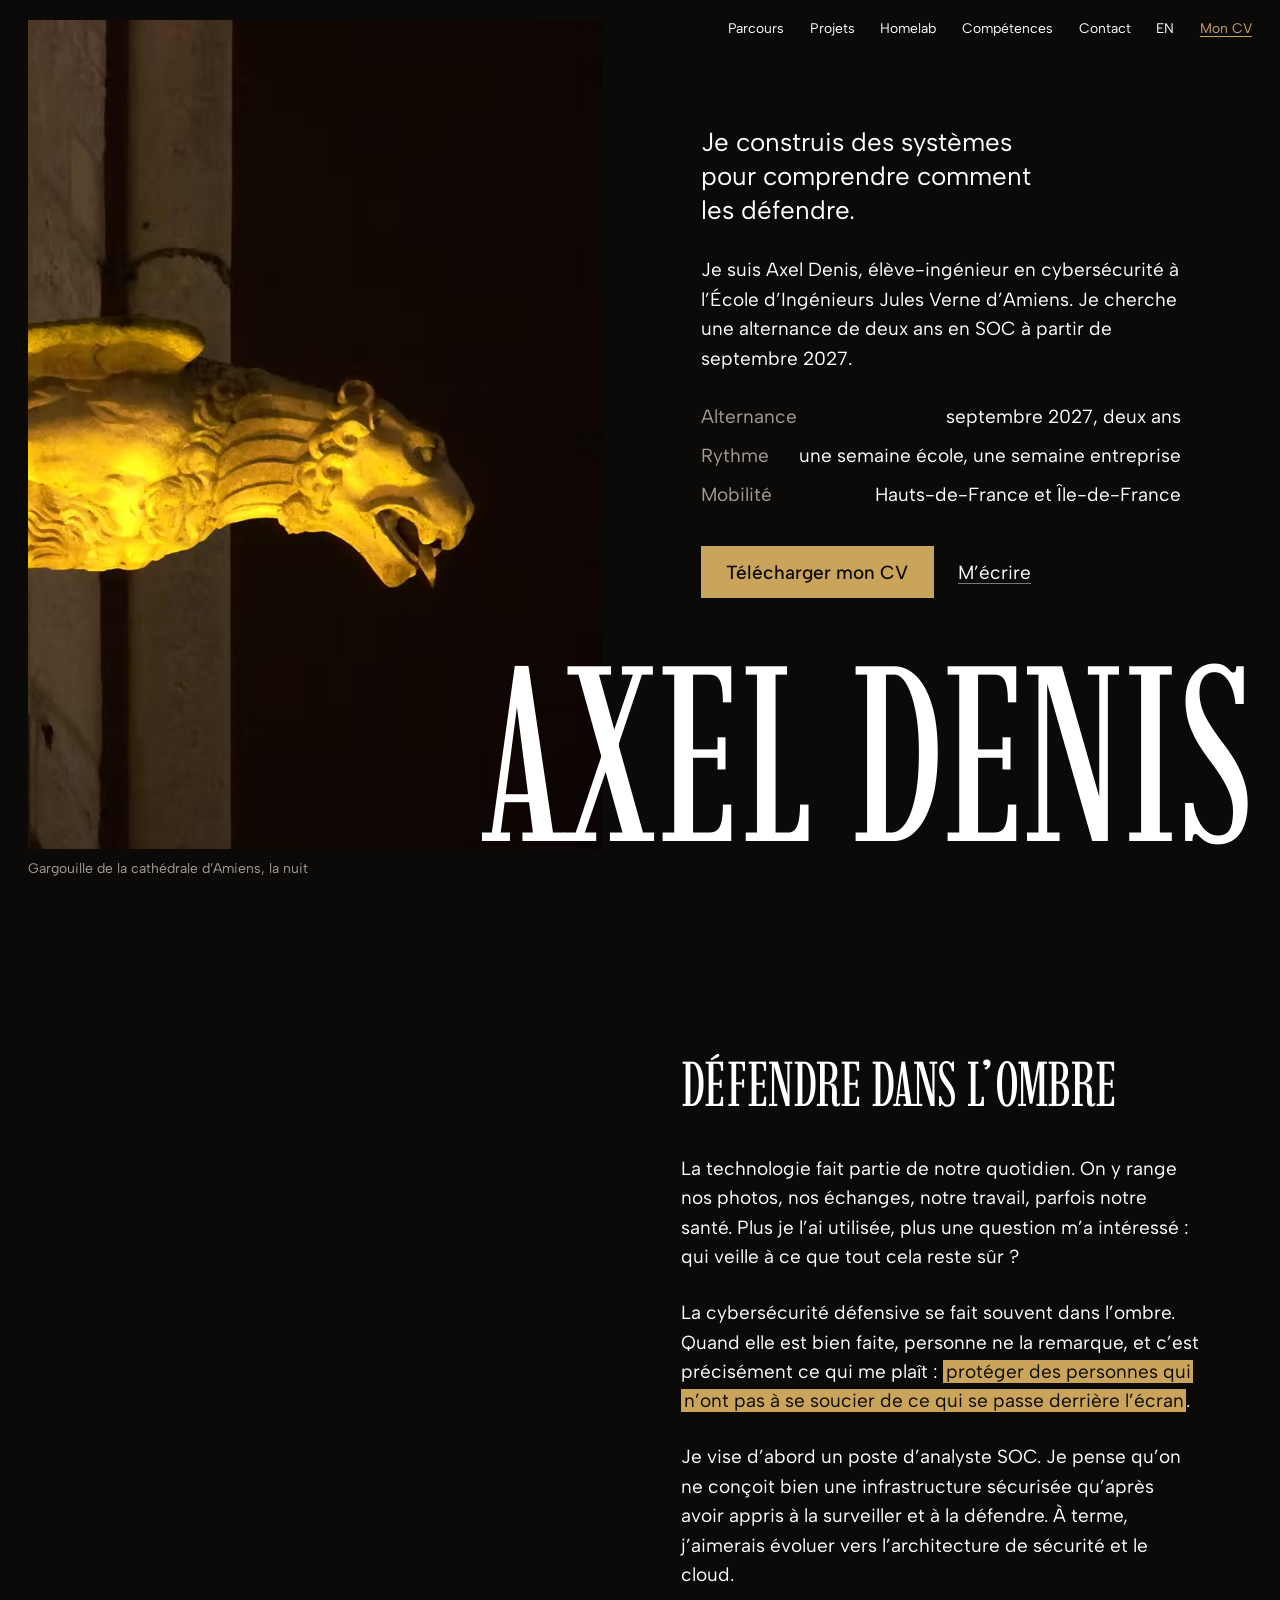
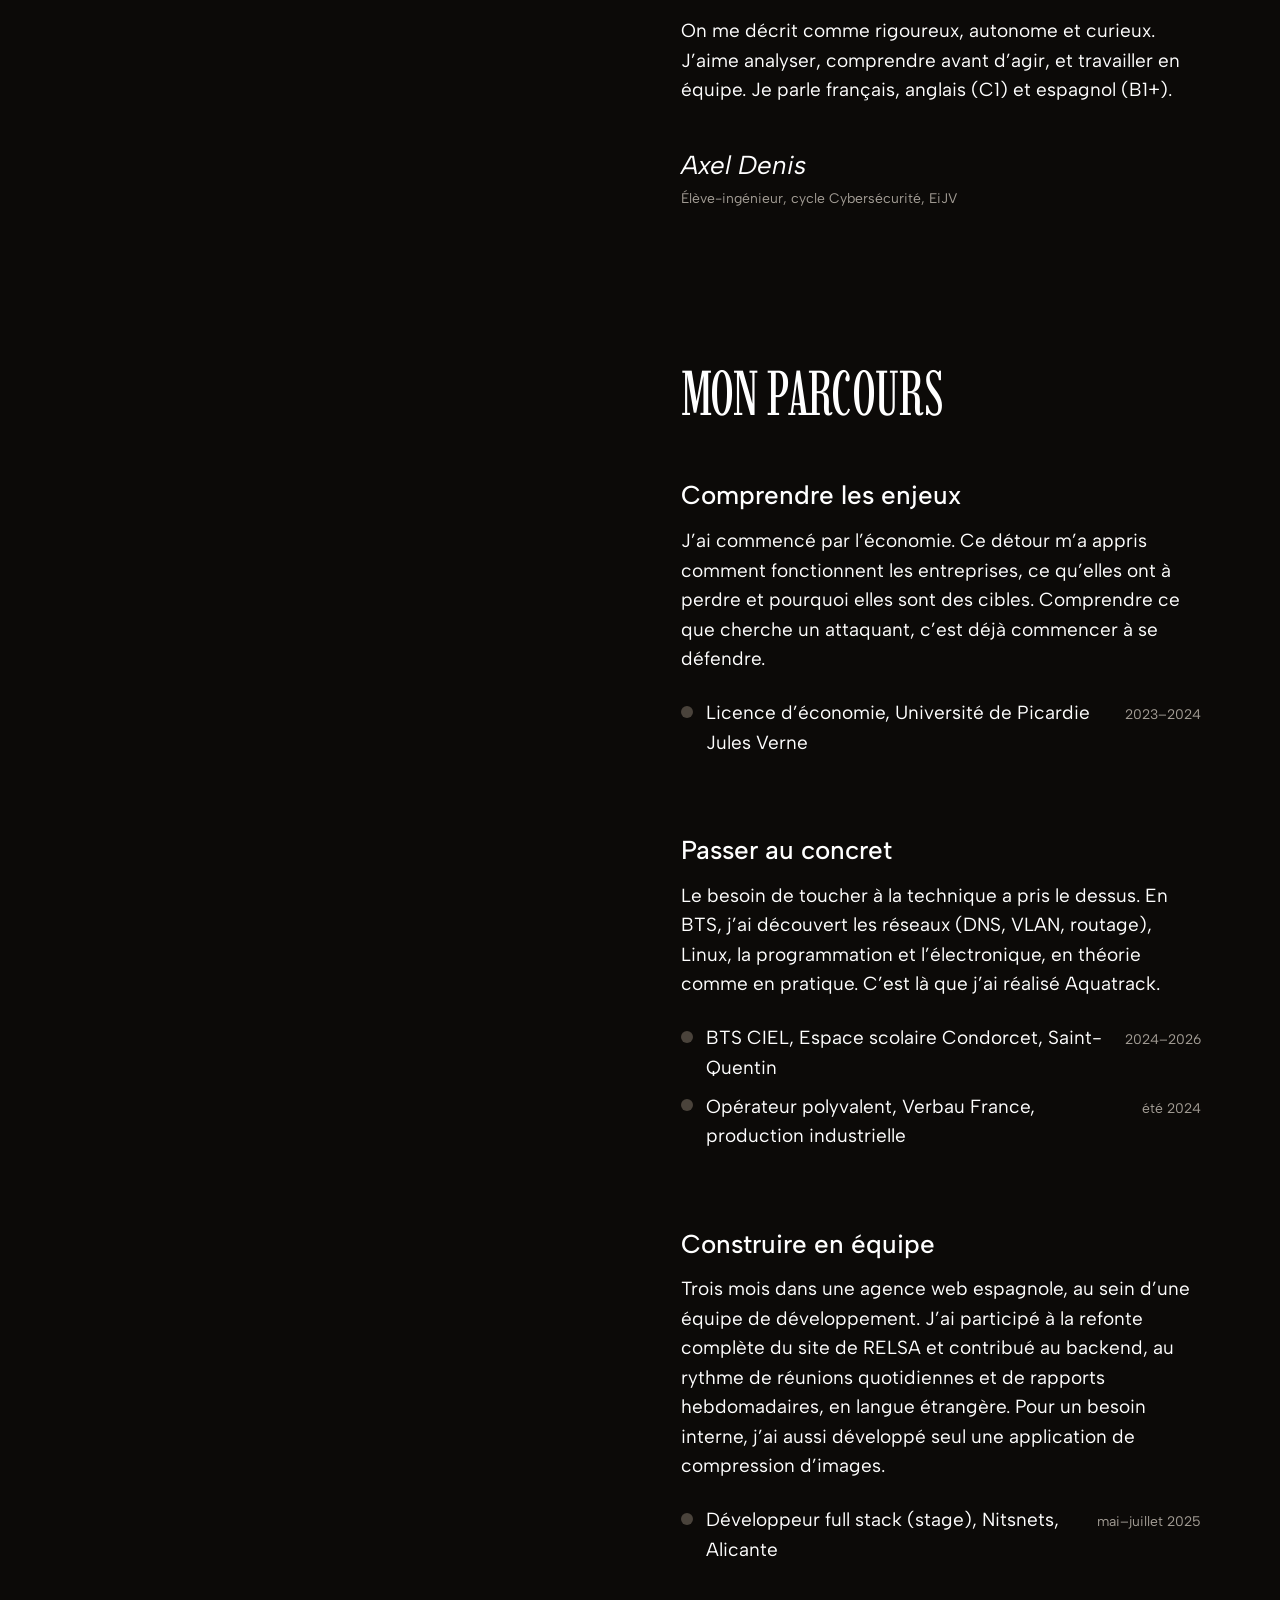
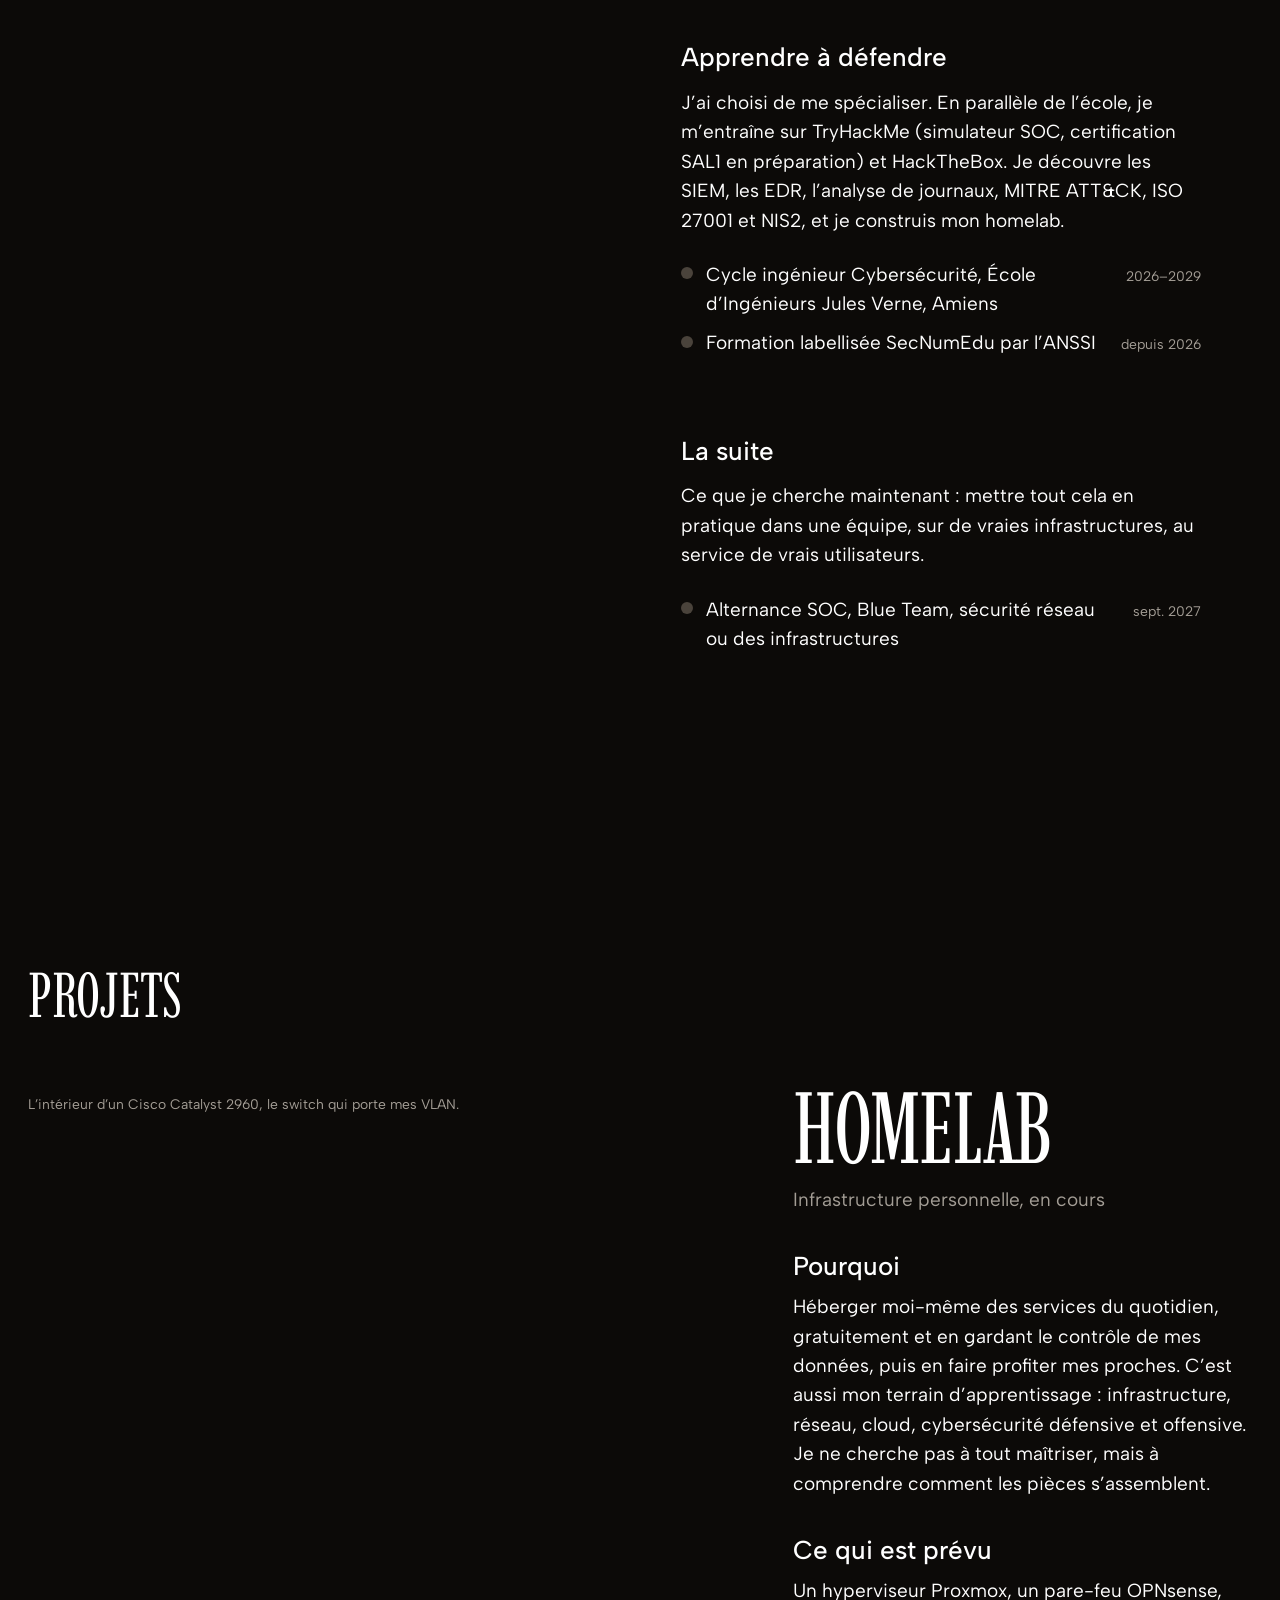
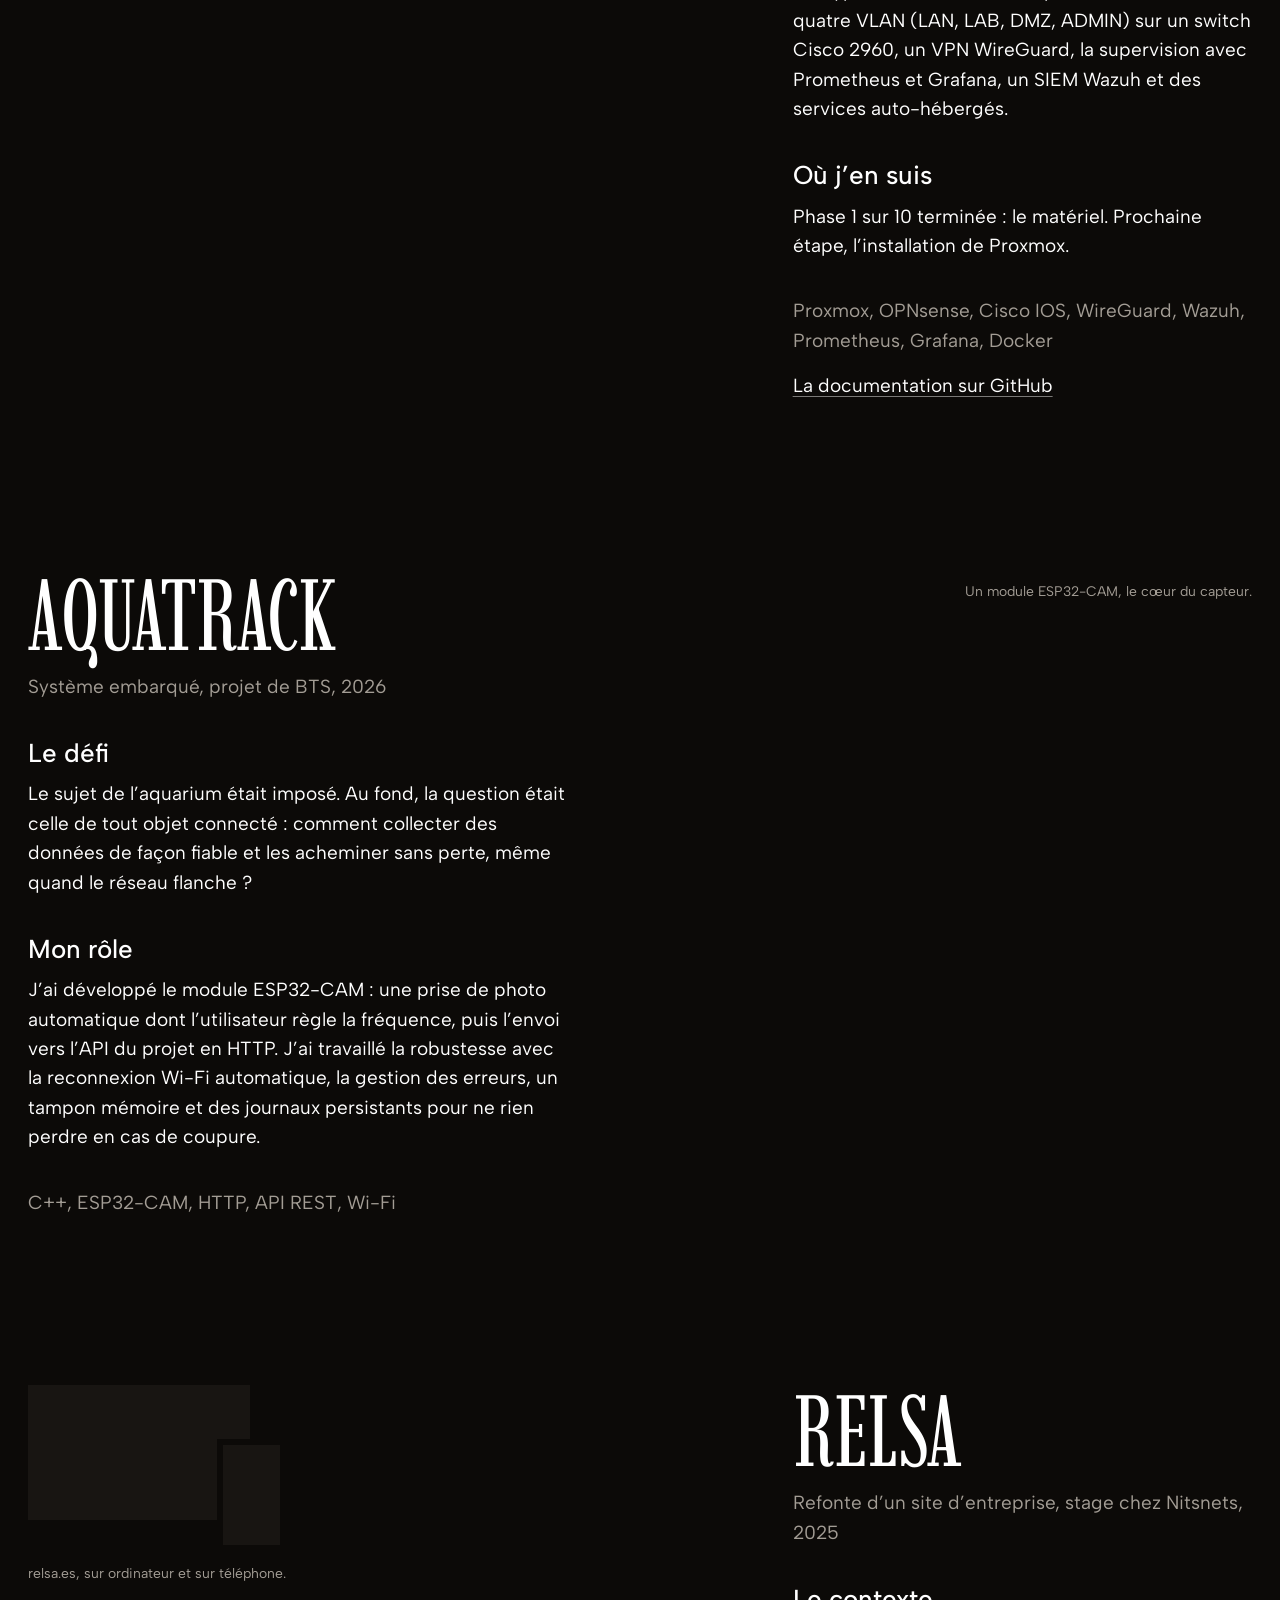
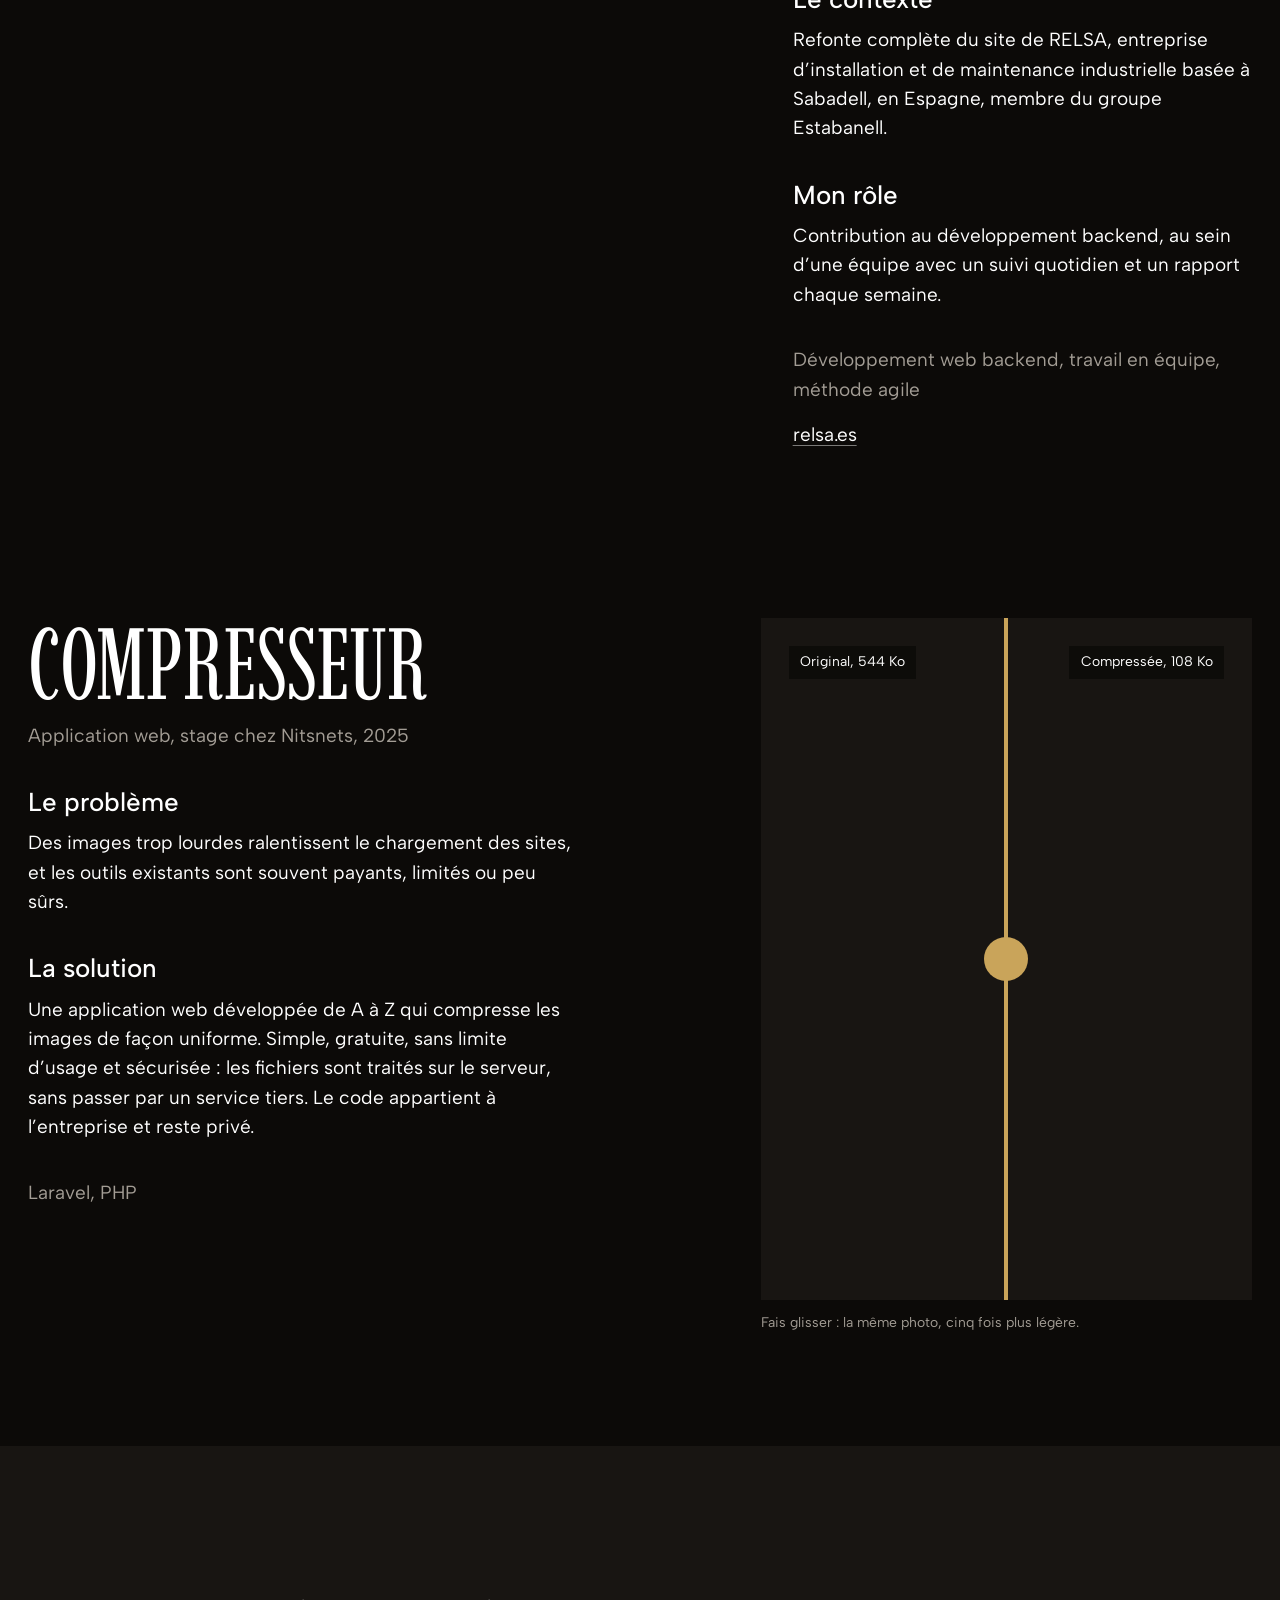
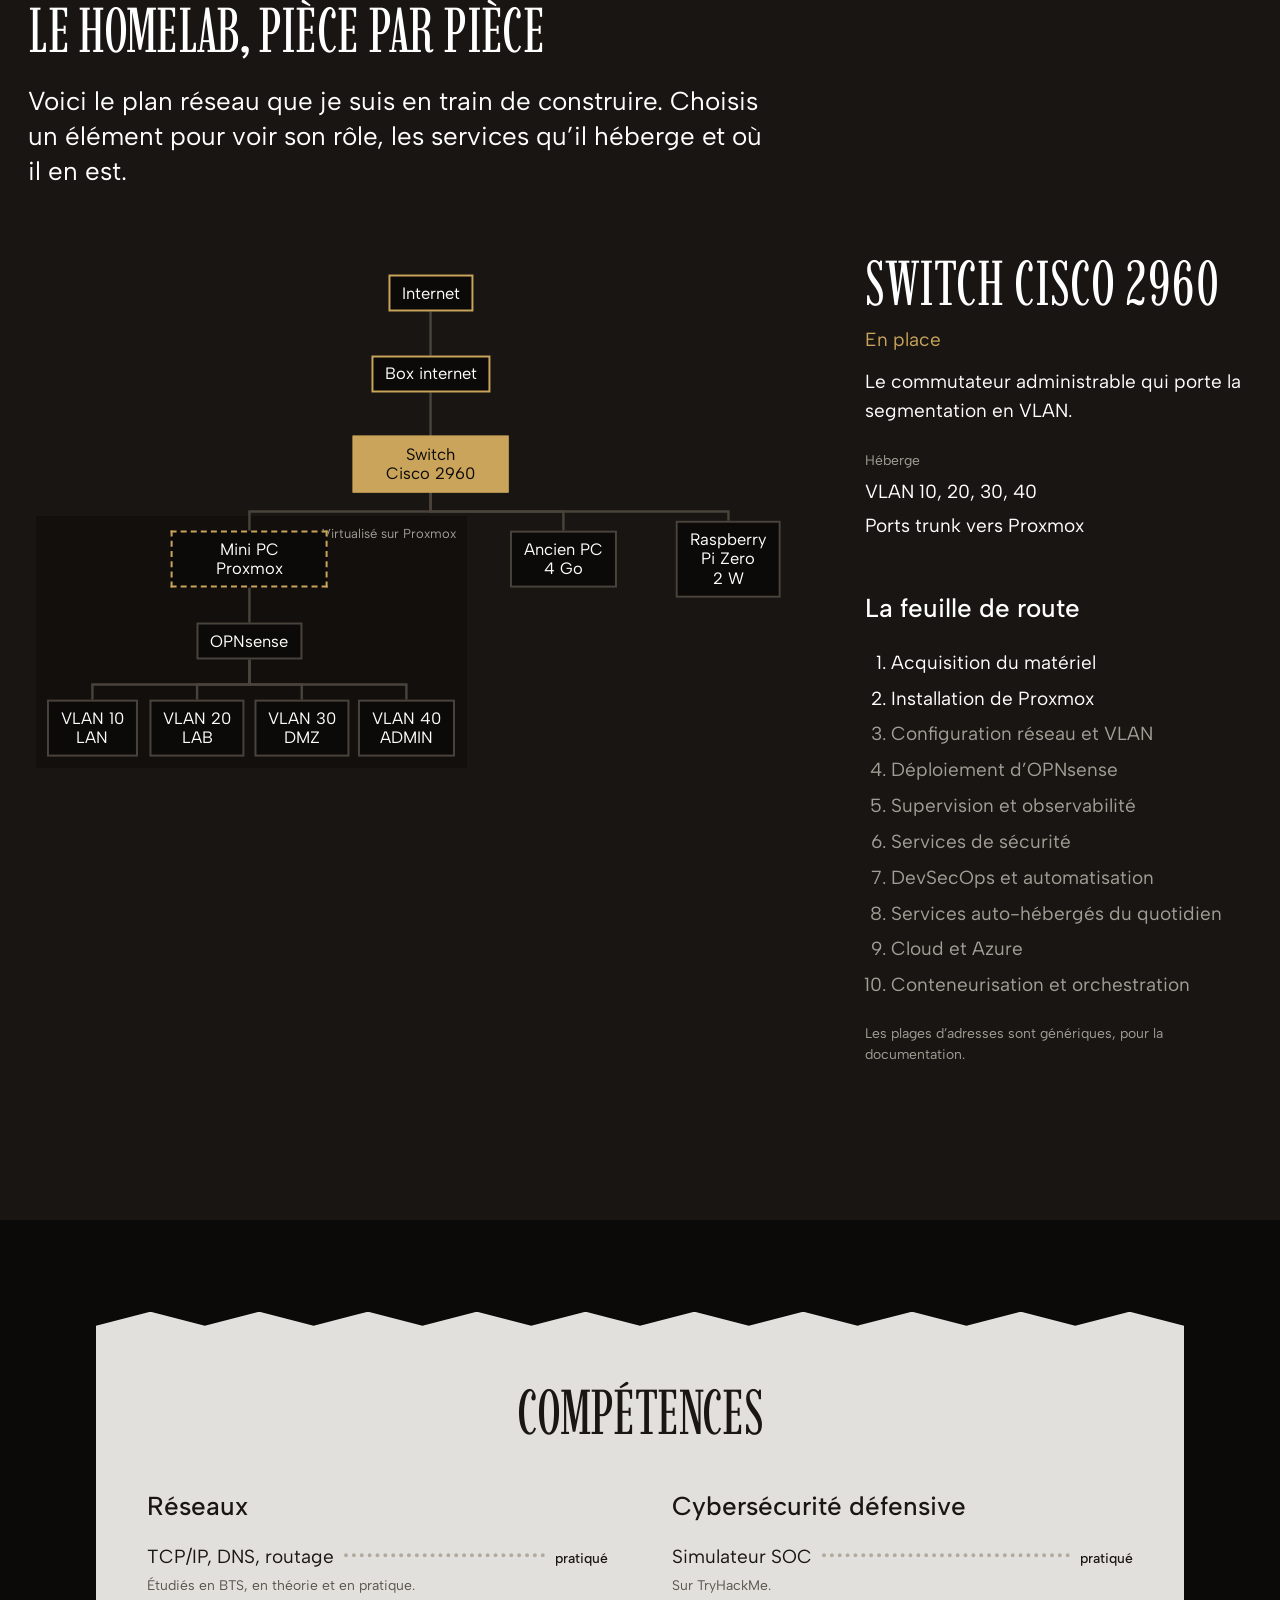
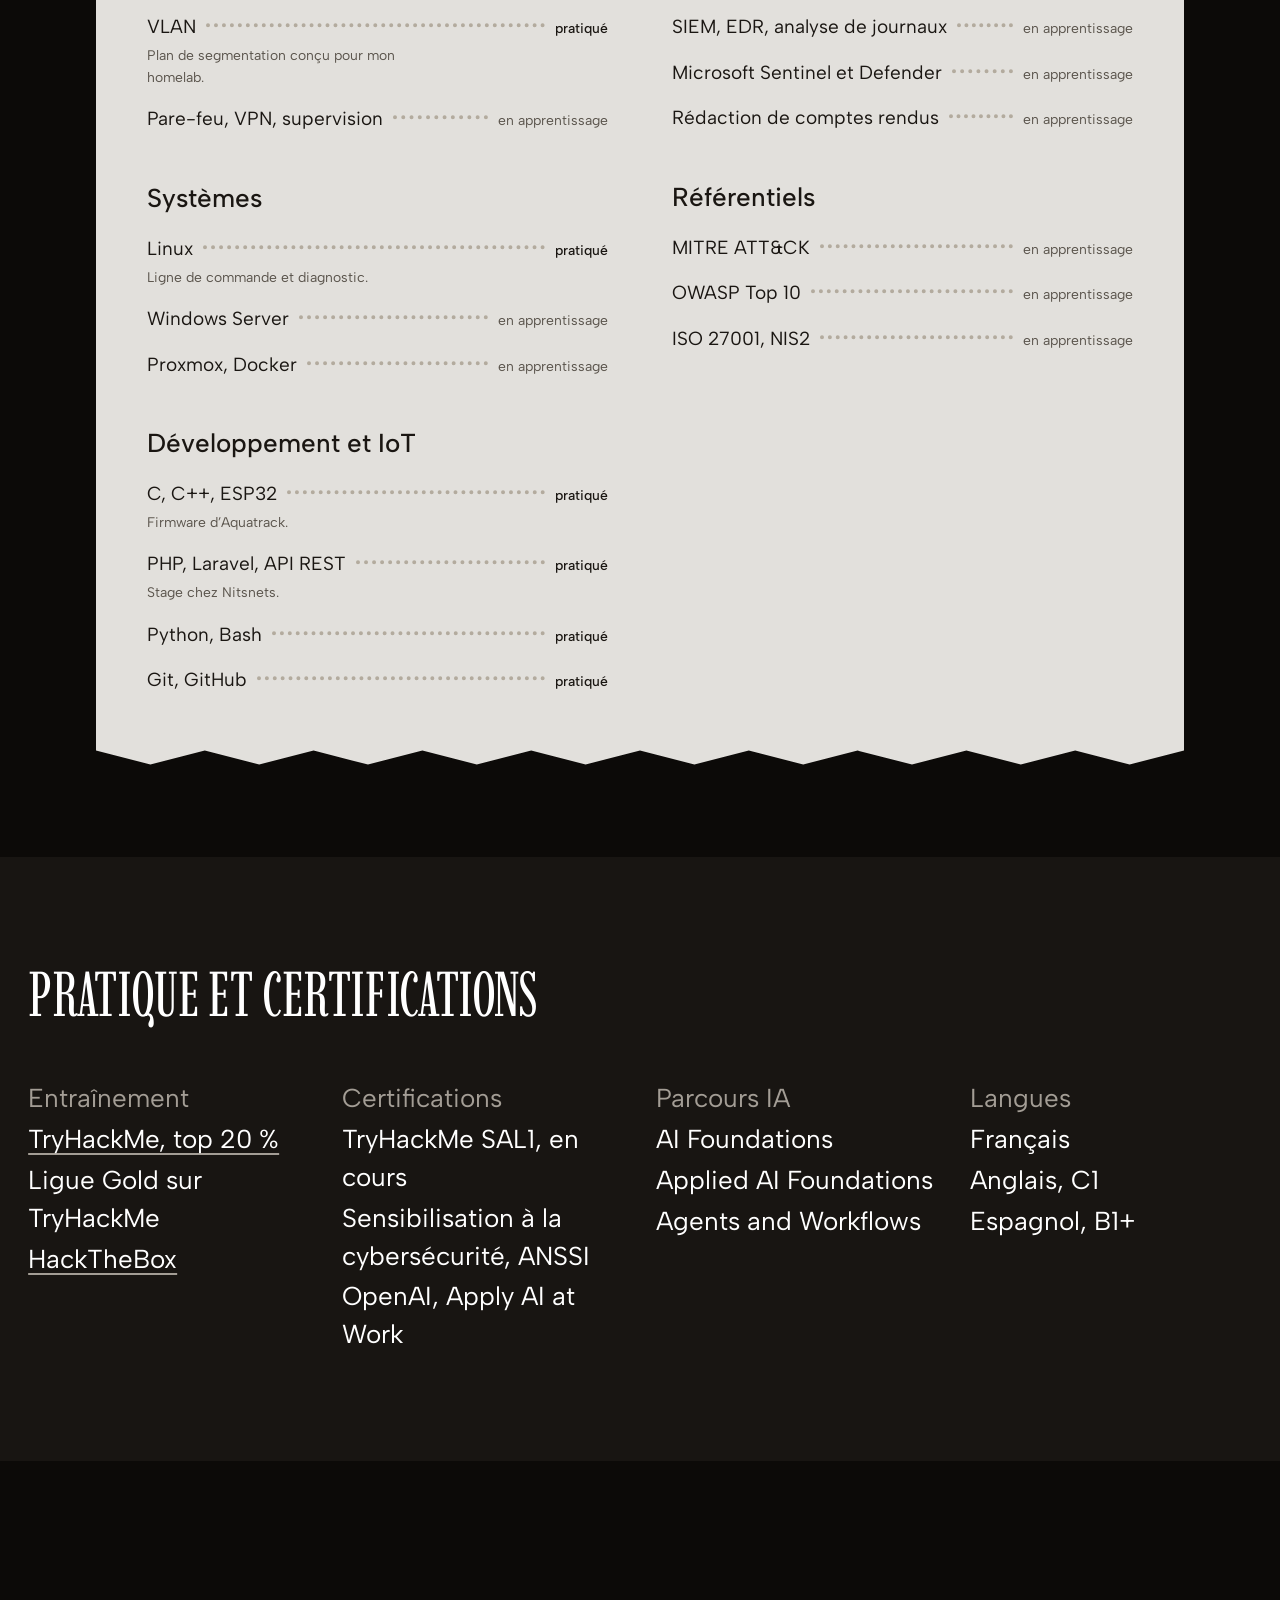
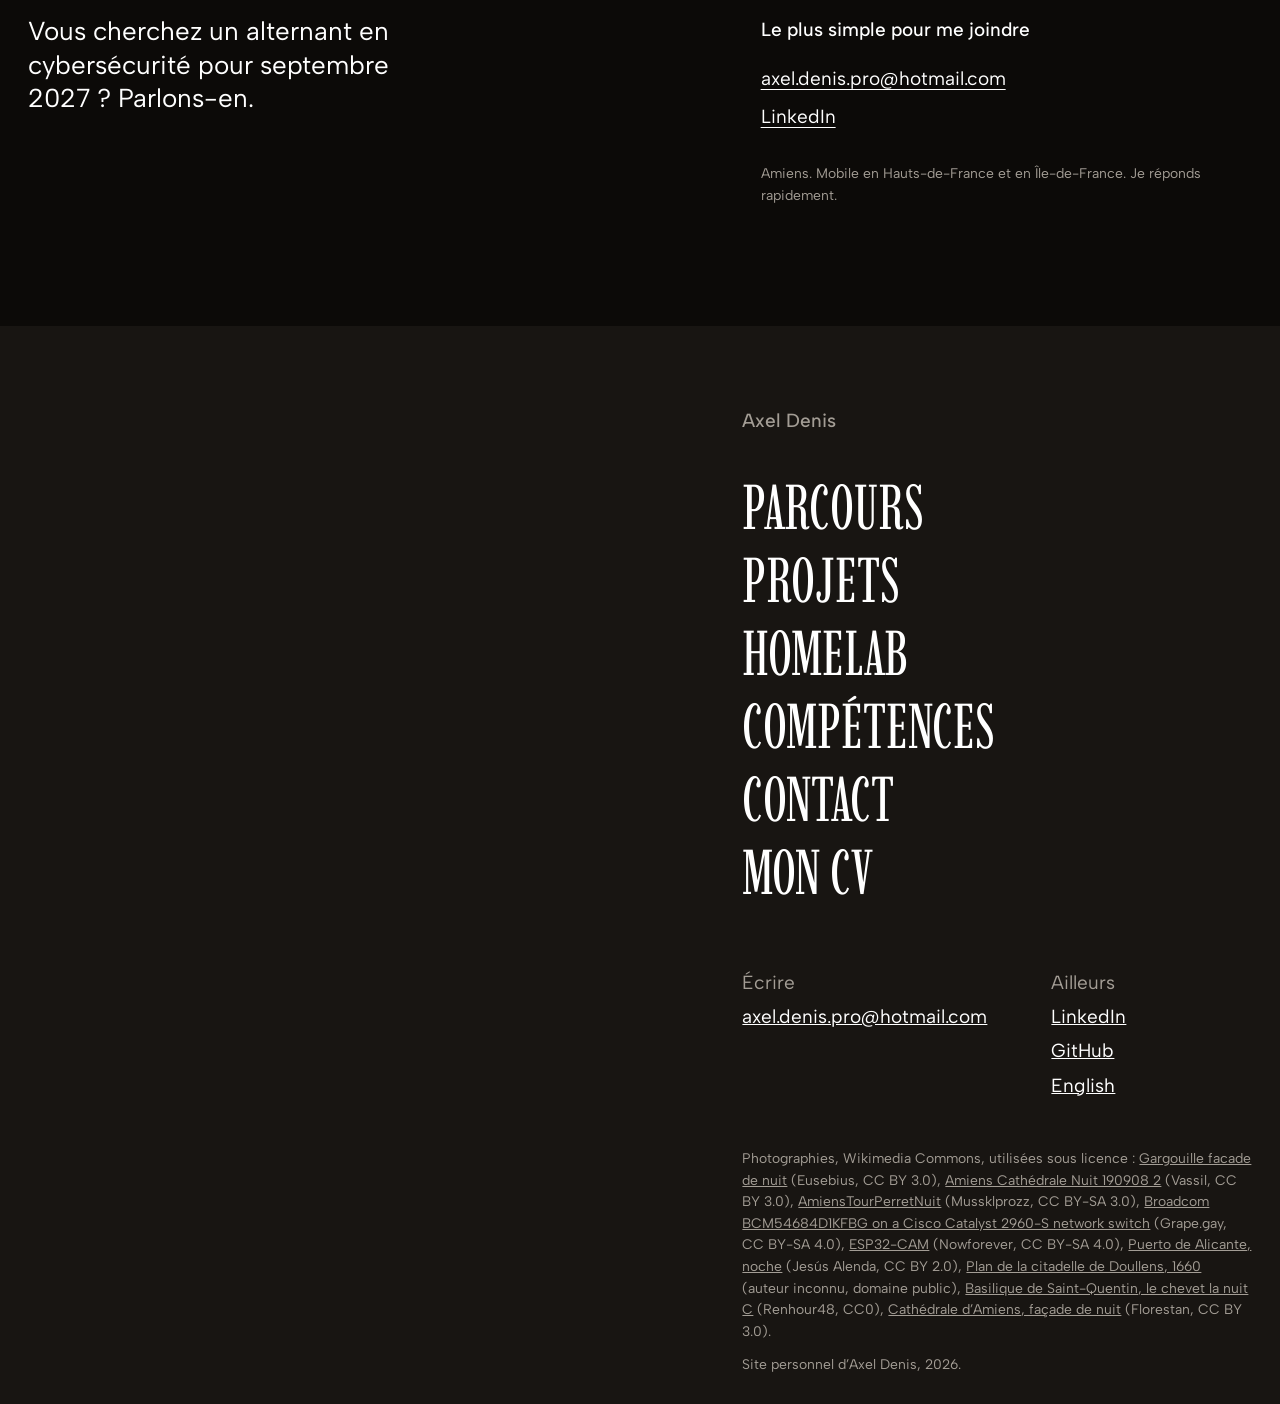
==== commit f9346e67: "Accueil : la phrase de présentation commence par le nom Co-Authored-By: Claude Opus 5.5 <noreply@ant" ====
--- a/index.html
+++ b/index.html
@@ -4,7 +4,7 @@
 <meta charset="utf-8">
 <meta name="viewport" content="width=device-width, initial-scale=1">
 <title>Axel Denis, élève-ingénieur en cybersécurité</title>
-<meta name="description" content="Élève-ingénieur en cybersécurité à l’EiJV (Amiens). Je recherche une alternance de deux ans en SOC, sécurité réseau ou des infrastructures dès septembre 2027.">
+<meta name="description" content="Axel Denis, élève-ingénieur en cybersécurité à l’EiJV (Amiens). Je cherche une alternance de deux ans en SOC ou sécurité réseau dès septembre 2027.">
 <meta name="theme-color" content="#0c0a08">
 <meta http-equiv="Content-Security-Policy" content="default-src 'self'; script-src 'self' 'sha256-Du+OJKJSbdUgz5nrHeWWINvez6XKDDU/tyj/5c2uvwo='; style-src 'self' 'sha256-KPCm1L2ZiZF8HVkoy0w/TpUQ48aGS4f8jQsD8G9MJAY='; style-src-attr 'unsafe-inline'; img-src 'self' data:; font-src 'self'; object-src 'none'; base-uri 'self'; form-action 'none'">
 <meta name="referrer" content="strict-origin-when-cross-origin">
@@ -14,7 +14,7 @@
 <link rel="alternate" hreflang="x-default" href="https://axeldenis.me/">
 <meta property="og:type" content="profile">
 <meta property="og:title" content="Axel Denis, élève-ingénieur en cybersécurité">
-<meta property="og:description" content="Élève-ingénieur en cybersécurité à l’EiJV (Amiens). Je recherche une alternance de deux ans en SOC, sécurité réseau ou des infrastructures dès septembre 2027.">
+<meta property="og:description" content="Axel Denis, élève-ingénieur en cybersécurité à l’EiJV (Amiens). Je cherche une alternance de deux ans en SOC ou sécurité réseau dès septembre 2027.">
 <meta property="og:url" content="https://axeldenis.me/">
 <meta property="og:locale" content="fr_FR">
 <meta property="og:image" content="https://axeldenis.me/assets/share-fr.jpg">
@@ -357,7 +357,7 @@
   .foot__side { padding: 3rem var(--margin) var(--margin); }
 }</style>
 <script>document.documentElement.classList.add('js')</script>
-<script type="application/ld+json">{"@context":"https://schema.org","@type":"Person","name":"Axel Denis","url":"https://axeldenis.me/","jobTitle":"Élève-ingénieur, cycle Cybersécurité, EiJV","description":"Élève-ingénieur en cybersécurité à l’EiJV (Amiens). Je recherche une alternance de deux ans en SOC, sécurité réseau ou des infrastructures dès septembre 2027.","email":"mailto:axel.denis.pro@hotmail.com","address":{"@type":"PostalAddress","addressLocality":"Amiens","addressCountry":"FR"},"alumniOf":"École d’Ingénieurs Jules Verne","knowsLanguage":["fr","en","es"],"sameAs":["https://www.linkedin.com/in/axel-denis-b68523292","https://github.com/Audrax42","https://tryhackme.com/p/axel802401"]}</script>
+<script type="application/ld+json">{"@context":"https://schema.org","@graph":[{"@type":"ProfilePage","@id":"https://axeldenis.me/#page","url":"https://axeldenis.me/","name":"Axel Denis, élève-ingénieur en cybersécurité","inLanguage":"fr","dateModified":"2026-11-24","mainEntity":{"@id":"https://axeldenis.me/#person"}},{"@type":"Person","@id":"https://axeldenis.me/#person","name":"Axel Denis","givenName":"Axel","familyName":"Denis","url":"https://axeldenis.me/","image":"https://axeldenis.me/assets/share-fr.jpg","jobTitle":"Élève-ingénieur, cycle Cybersécurité, EiJV","description":"Axel Denis, élève-ingénieur en cybersécurité à l’EiJV (Amiens). Je cherche une alternance de deux ans en SOC ou sécurité réseau dès septembre 2027.","email":"mailto:axel.denis.pro@hotmail.com","address":{"@type":"PostalAddress","addressLocality":"Amiens","addressRegion":"Hauts-de-France","addressCountry":"FR"},"affiliation":{"@type":"CollegeOrUniversity","name":"École d’Ingénieurs Jules Verne","alternateName":"EiJV","address":{"@type":"PostalAddress","addressLocality":"Amiens","addressCountry":"FR"}},"alumniOf":[{"@type":"EducationalOrganization","name":"Espace scolaire Condorcet","address":{"@type":"PostalAddress","addressLocality":"Saint-Quentin","addressCountry":"FR"}},{"@type":"CollegeOrUniversity","name":"Université de Picardie Jules Verne","alternateName":"UPJV"}],"knowsAbout":["Cybersécurité","SOC","Blue Team","SIEM","EDR","Sécurité réseau","VLAN","Linux","Proxmox","MITRE ATT&CK","ISO 27001","NIS2"],"knowsLanguage":["fr","en","es"],"seeks":{"@type":"Demand","name":"Alternance de deux ans en SOC, Blue Team ou sécurité des infrastructures, dès septembre 2027"},"sameAs":["https://www.linkedin.com/in/axel-denis-b68523292","https://github.com/Audrax42","https://tryhackme.com/p/axel802401","https://profile.hackthebox.com/profile/019cc2bf-5f03-7208-9cef-0fb1a0a8ac7f"]}]}</script>
 </head>
 <body>
 <a class="skip" href="#main">Aller au contenu</a>
@@ -398,7 +398,7 @@
       <h1 class="wordmark" id="name">Axel Denis</h1>
       <div class="hero__text">
         <p class="hero__lead">Je construis des systèmes pour comprendre comment les défendre.</p>
-        <p class="hero__intro">Élève-ingénieur en cybersécurité à l’École d’Ingénieurs Jules Verne d’Amiens, je cherche une alternance de deux ans en SOC à partir de septembre 2027.</p>
+        <p class="hero__intro">Je suis Axel Denis, élève-ingénieur en cybersécurité à l’École d’Ingénieurs Jules Verne d’Amiens. Je cherche une alternance de deux ans en SOC à partir de septembre 2027.</p>
         <dl class="hero__facts">
           <div><dt>Alternance</dt><dd>septembre 2027, deux ans</dd></div><div><dt>Rythme</dt><dd>une semaine école, une semaine entreprise</dd></div><div><dt>Mobilité</dt><dd>Hauts-de-France et Île-de-France</dd></div>
         </dl>
@@ -485,8 +485,8 @@
       </article><article class="project project--compare project--tall" id="project-compression" aria-labelledby="t-compression">
         <div class="project__media"><figure class="shot shot--compare">
       <div class="compare" style="--x: 50%">
-        <img class="compare__before" src="assets/compress-avant.jpg" width="1200" height="1668" alt="Portail de la cathédrale d’Amiens, la nuit" loading="lazy" decoding="async">
-        <img class="compare__after" src="assets/compress-apres.jpg" width="1200" height="1668" alt="" loading="lazy" decoding="async">
+        <img class="compare__before" src="assets/compress-avant.jpg" width="1200" height="1668" alt="Portail de la cathédrale d’Amiens, la nuit (Original, 544 Ko)" loading="lazy" decoding="async">
+        <img class="compare__after" src="assets/compress-apres.jpg" width="1200" height="1668" alt="Portail de la cathédrale d’Amiens, la nuit (Compressée, 108 Ko)" loading="lazy" decoding="async">
         <span class="compare__label compare__label--before">Original, 544 Ko</span>
         <span class="compare__label compare__label--after">Compressée, 108 Ko</span>
         <span class="compare__handle" aria-hidden="true"></span>
